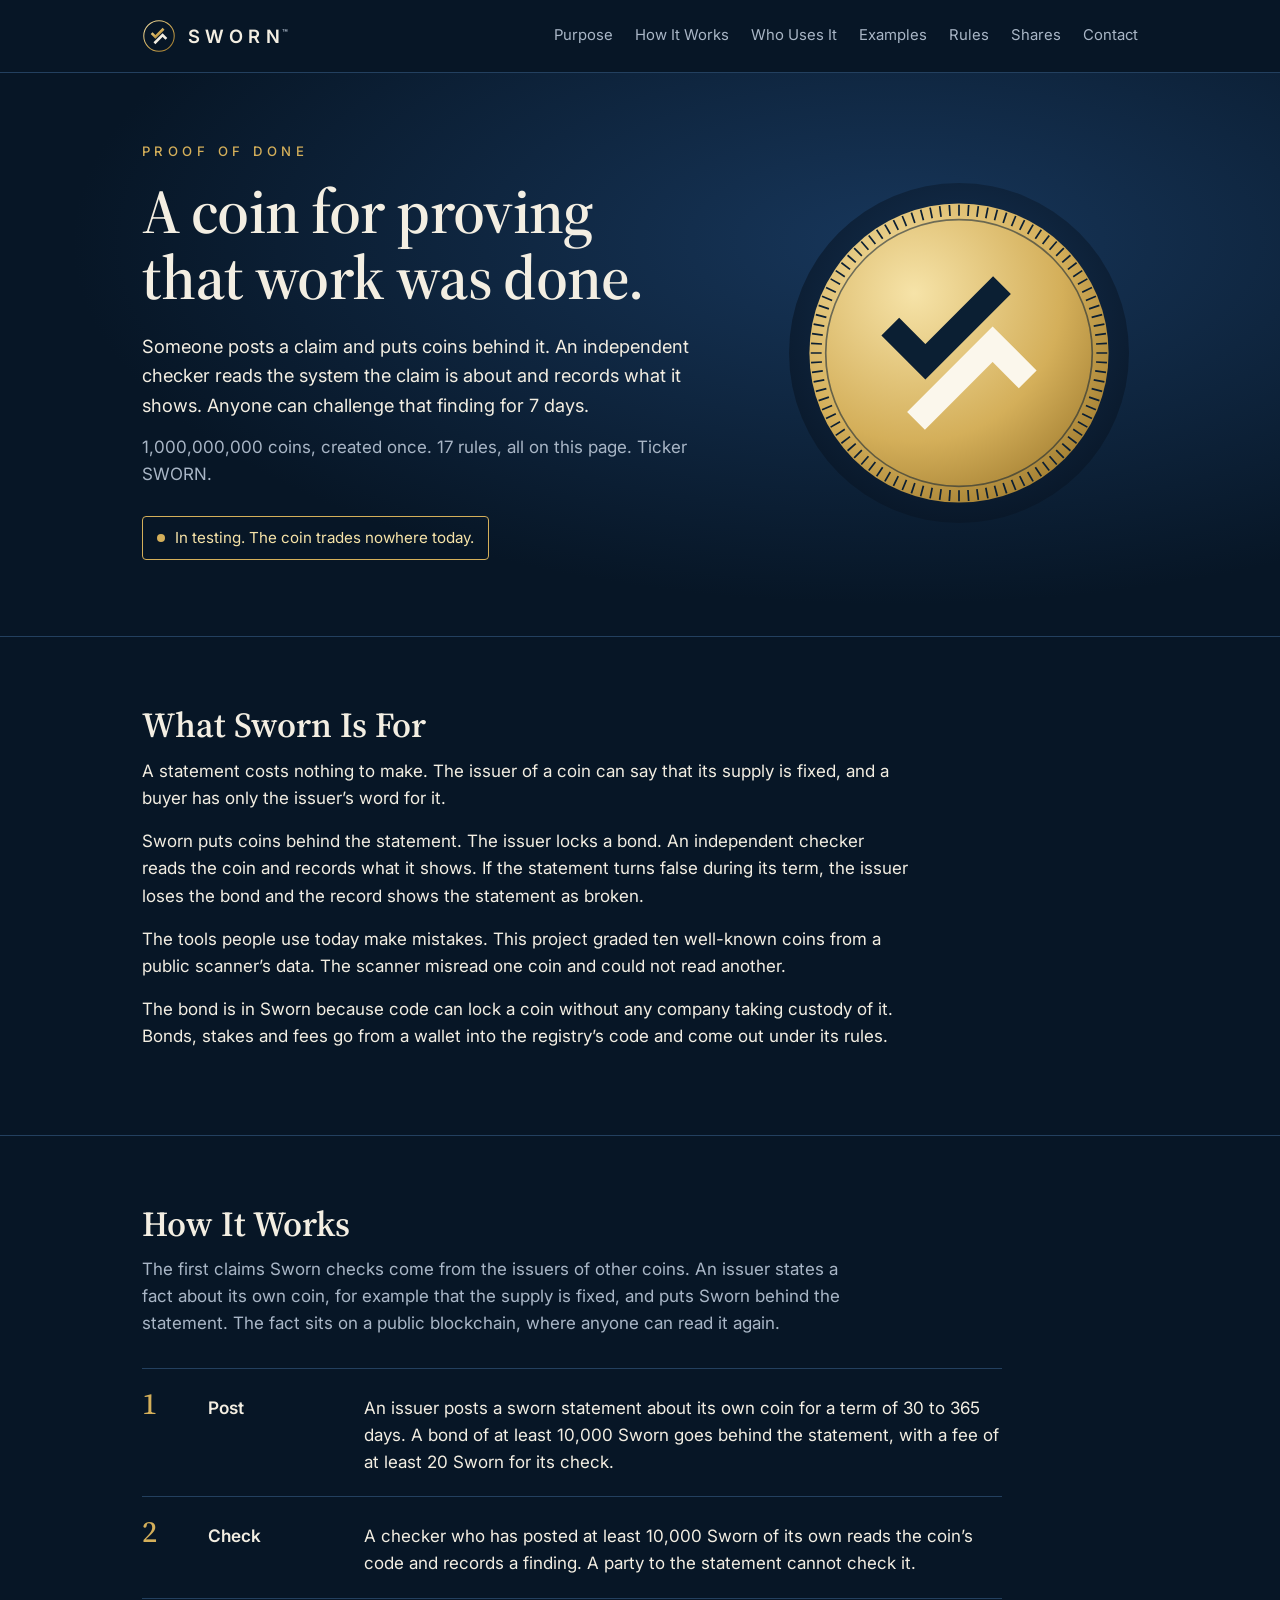
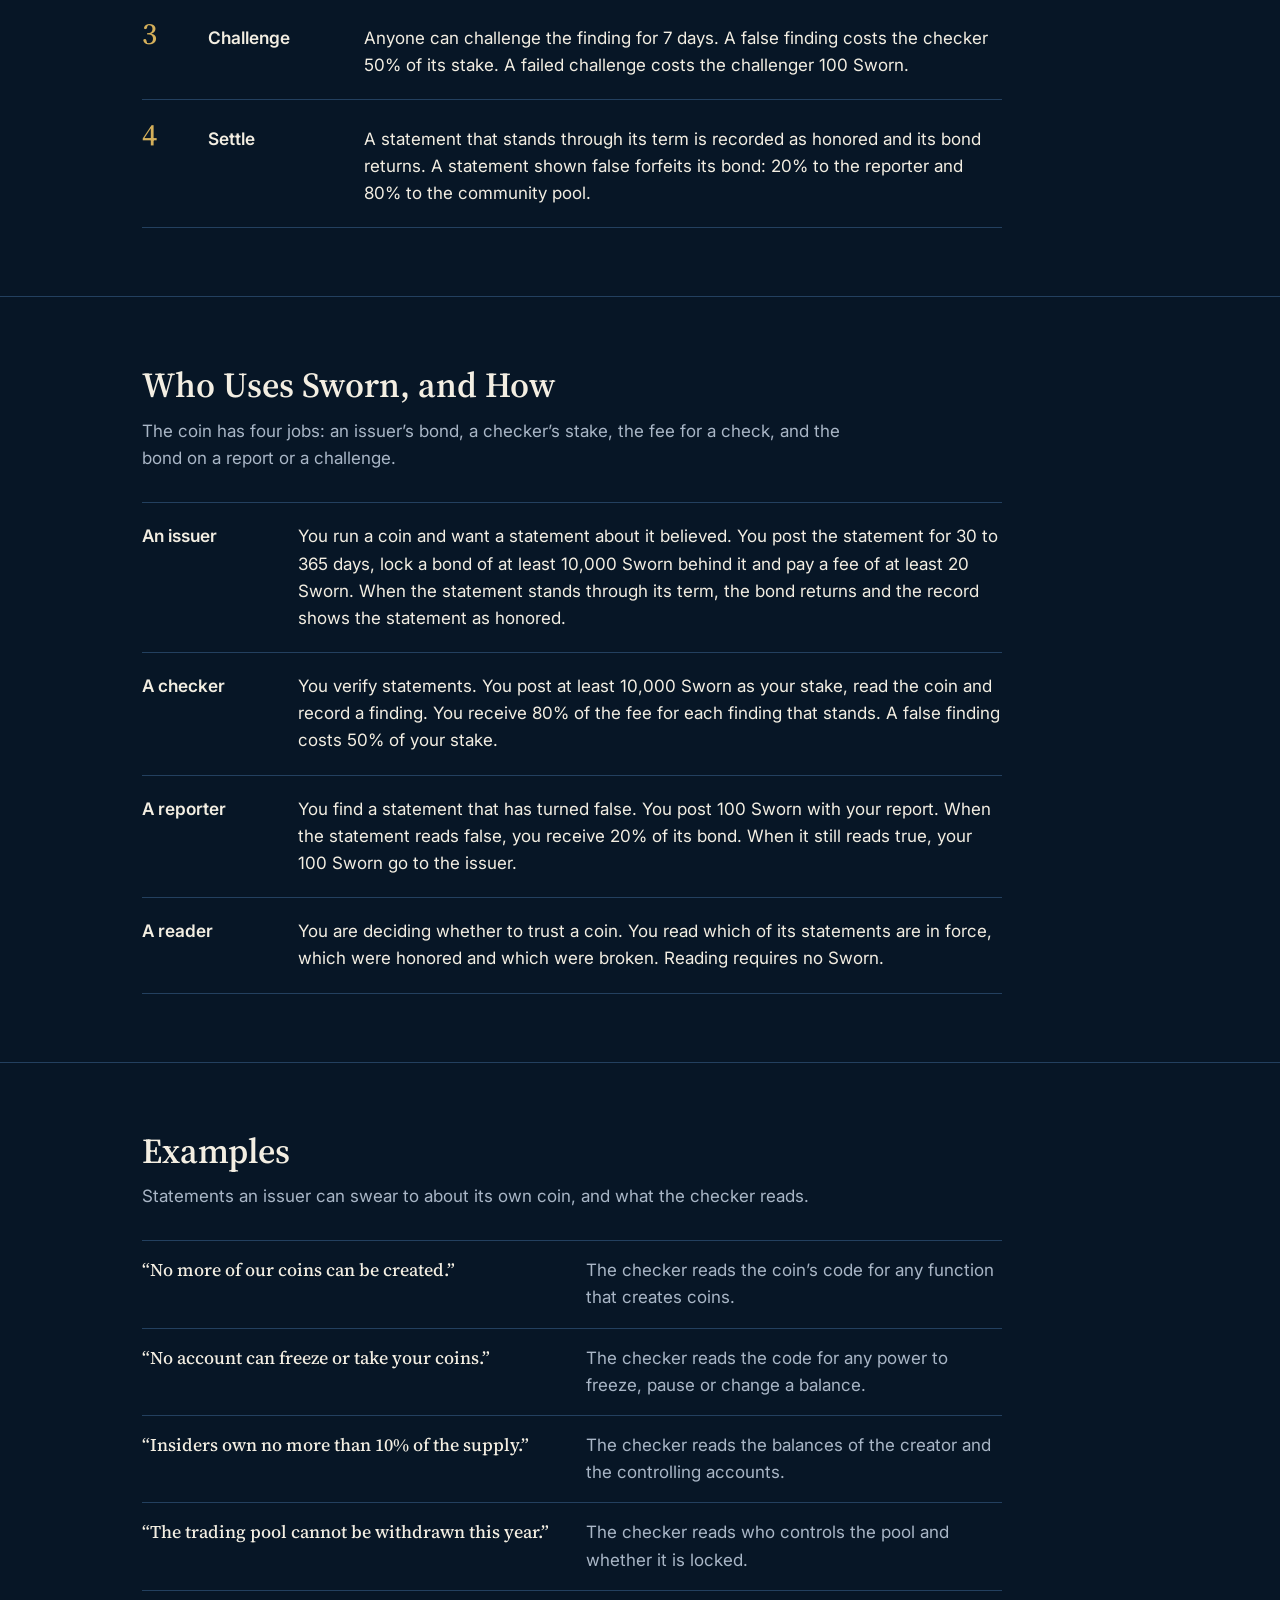
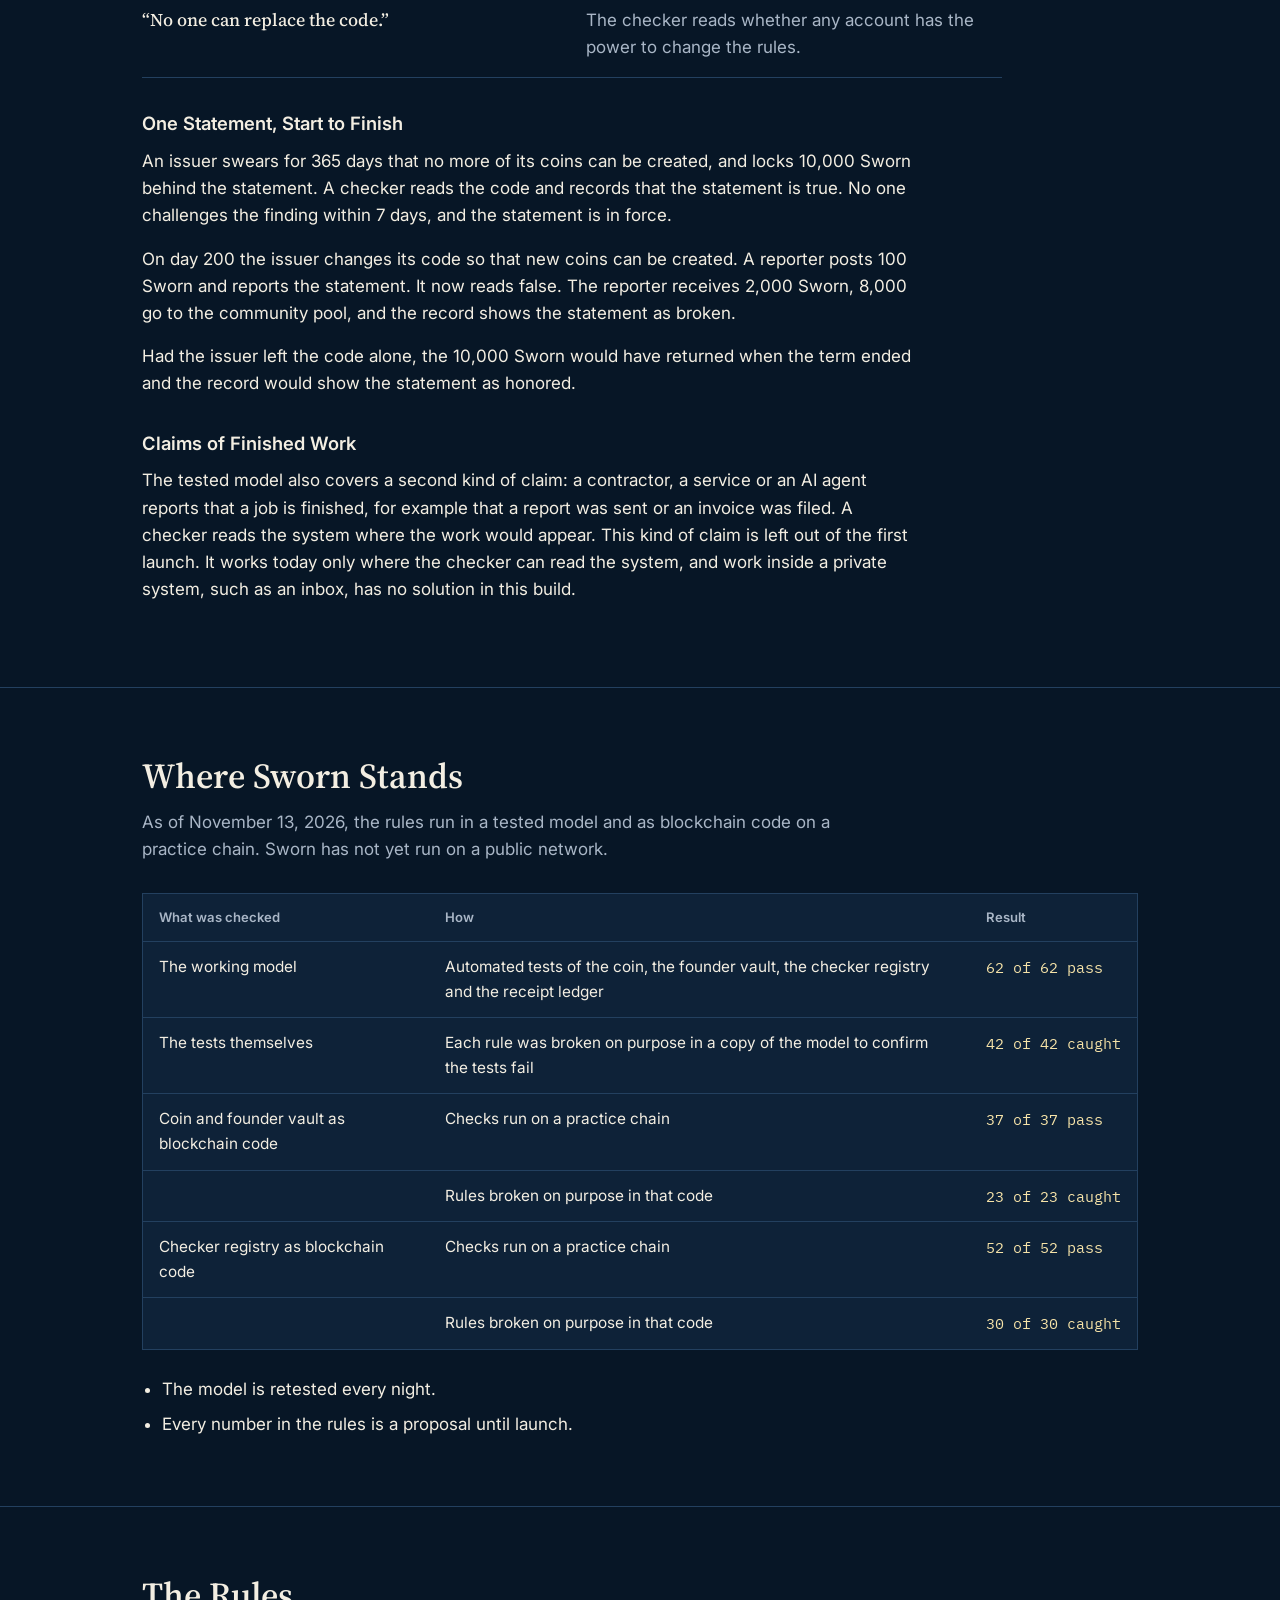
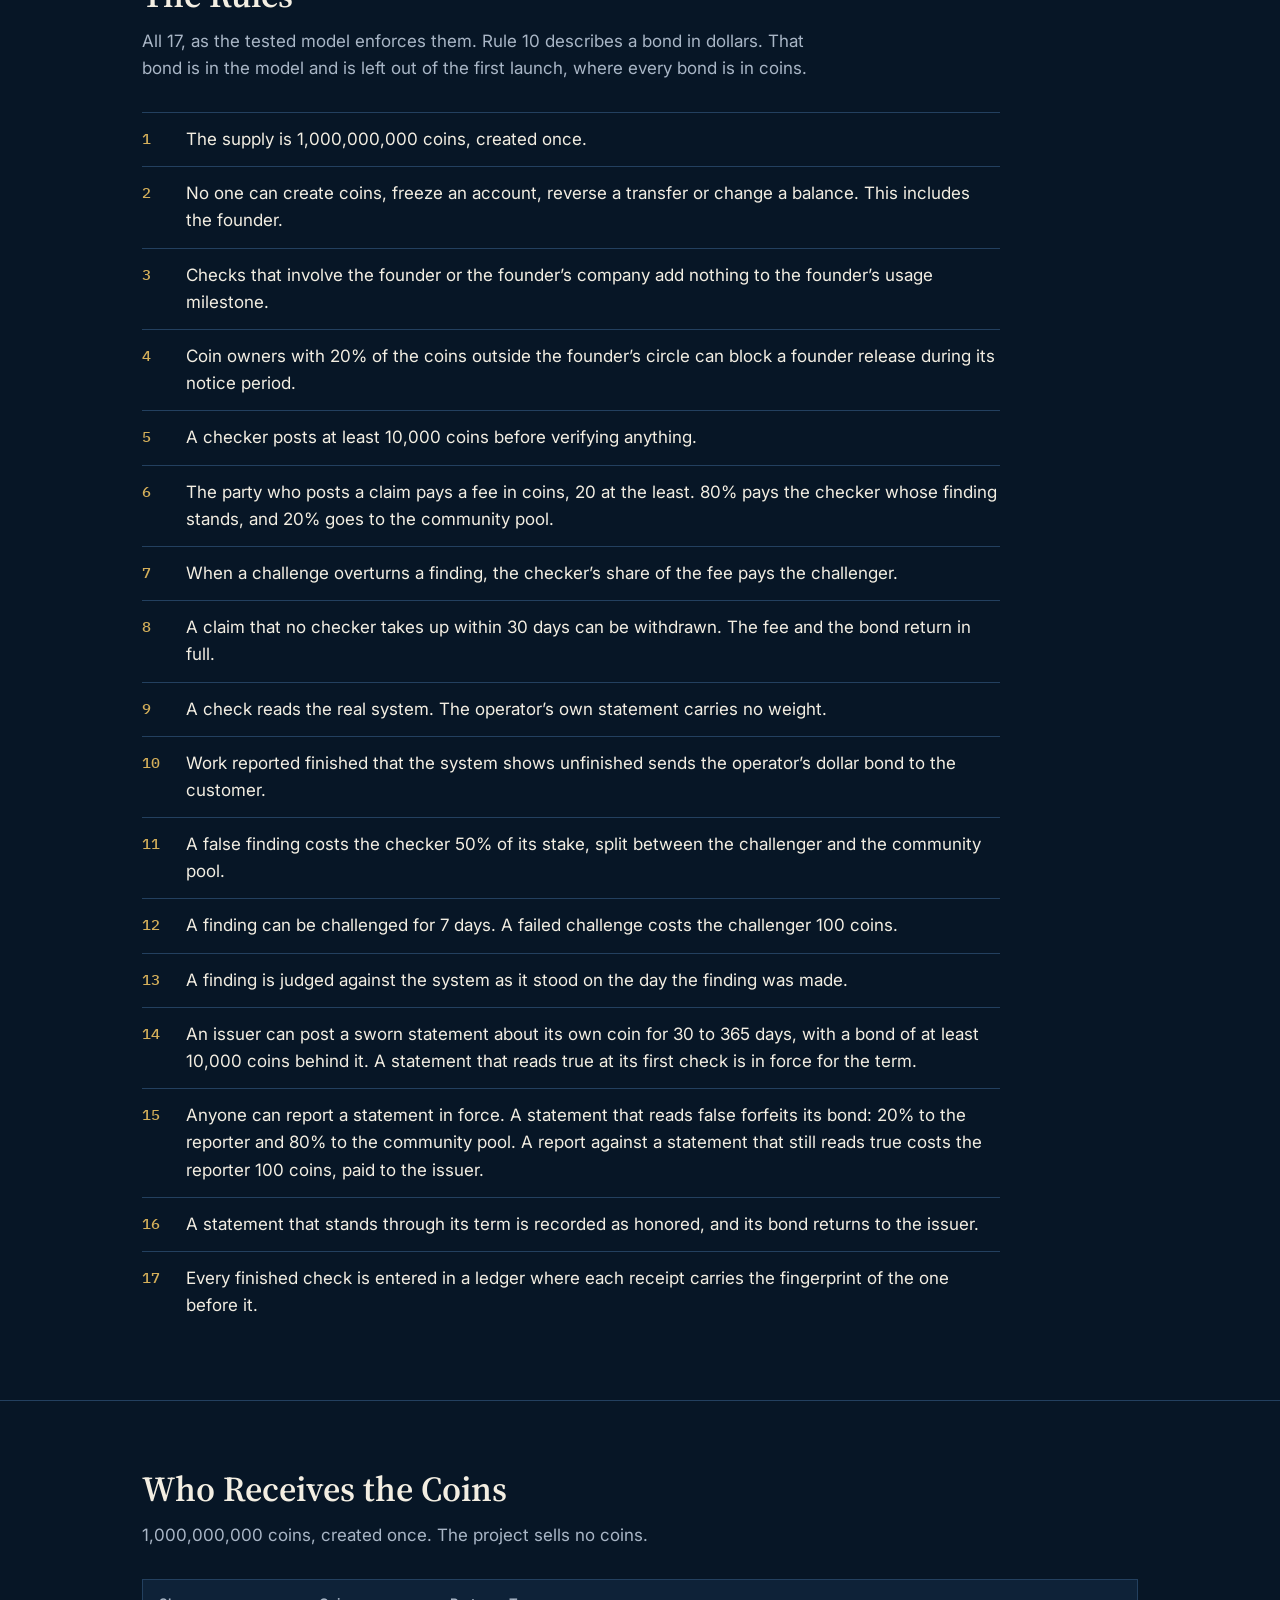
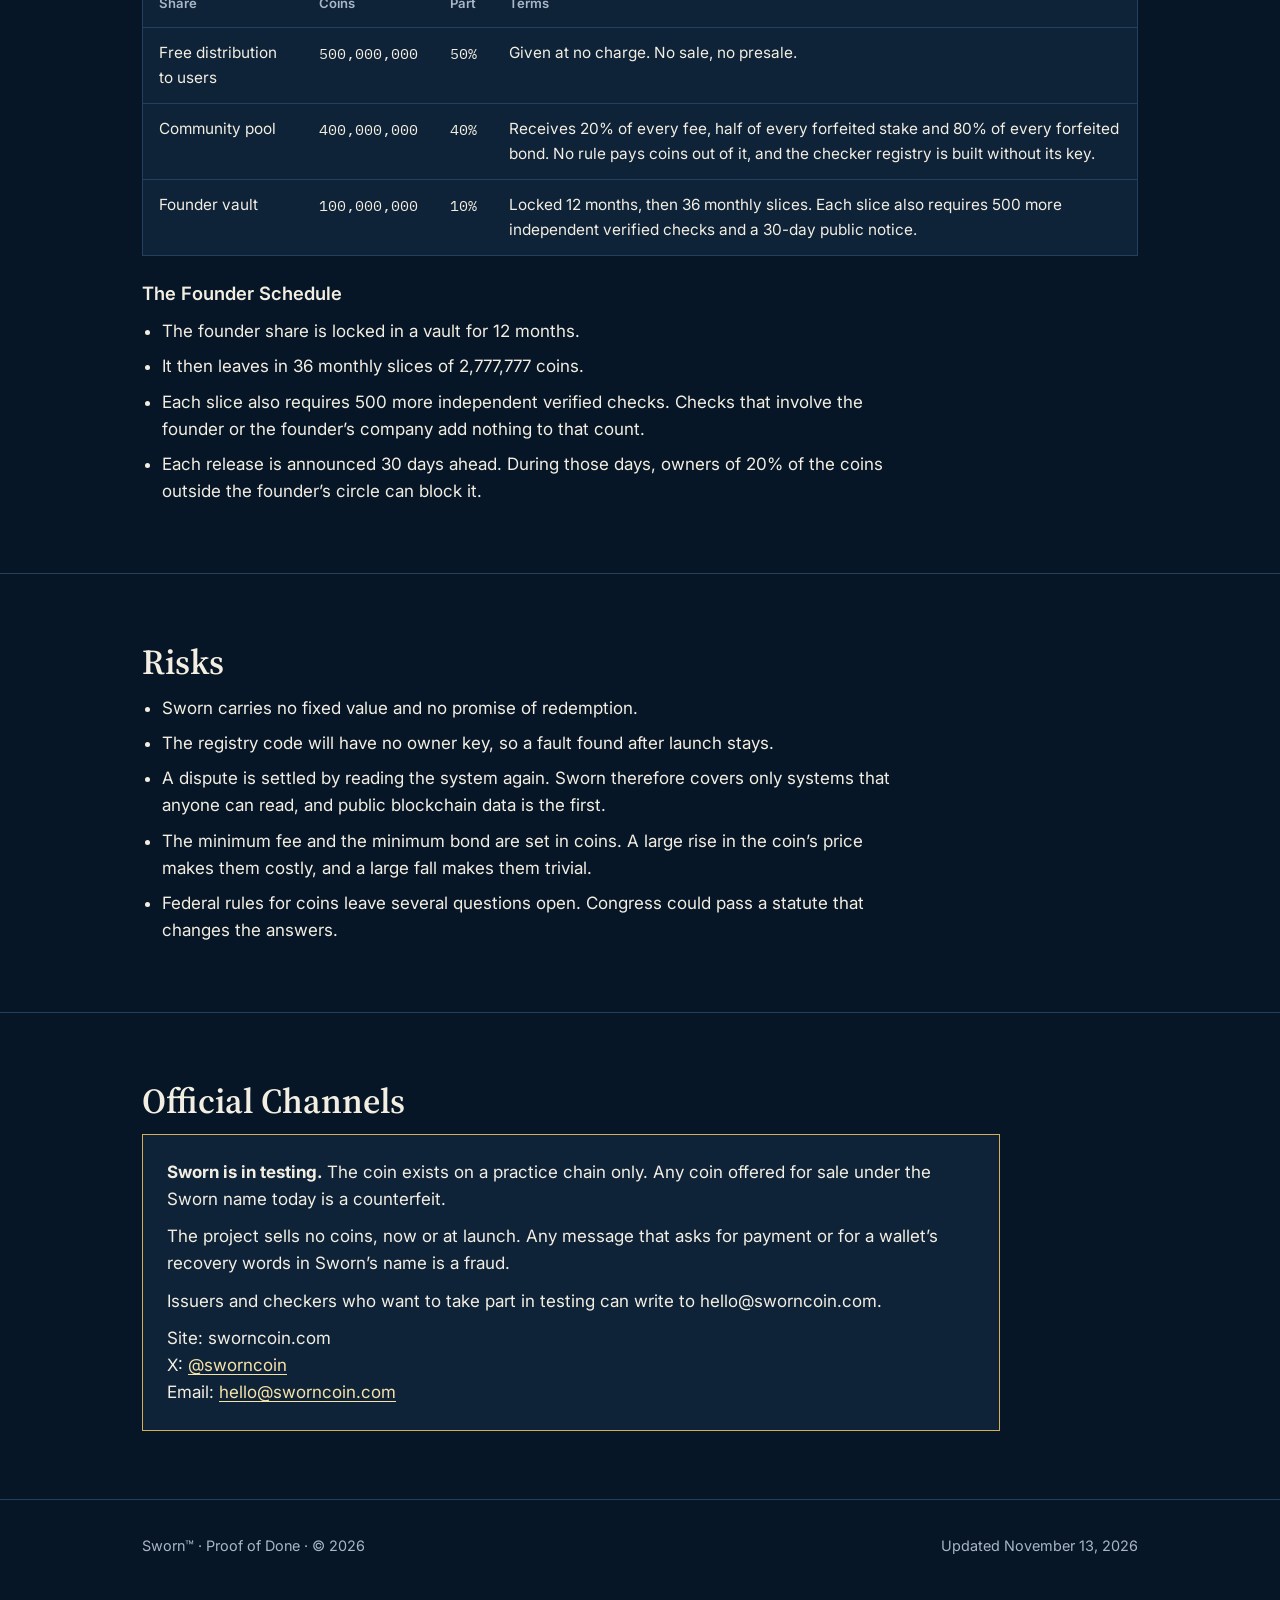
==== index.html @ 5431f6a1 "Phone layout for tables, not-found page, sitemap, example wording Co-Authored-By: Claude Fable 5.2 <" ====
<!DOCTYPE html>
<html lang="en">
<head>
<meta charset="utf-8">
<meta name="viewport" content="width=device-width, initial-scale=1">
<title>Sworn | Proof of Done</title>
<meta name="description" content="Sworn is a coin for proving that work was done. Fixed supply of 1 billion. Plain-English rules. In testing now.">
<link rel="canonical" href="https://sworncoin.com/">
<link rel="icon" type="image/svg+xml" href="/favicon.svg">
<link rel="apple-touch-icon" href="/sworn-profile-800.png">
<meta property="og:type" content="website">
<meta property="og:url" content="https://sworncoin.com/">
<meta property="og:title" content="Sworn | Proof of Done">
<meta property="og:description" content="A coin for proving that work was done. Fixed supply of 1 billion. Plain-English rules. In testing now.">
<meta property="og:image" content="https://sworncoin.com/sworn-banner-1500x500.png">
<meta property="og:image:width" content="1500">
<meta property="og:image:height" content="500">
<meta property="og:image:alt" content="The Sworn mark beside the words Sworn, Proof of Done">
<meta property="og:site_name" content="Sworn">
<meta name="twitter:card" content="summary_large_image">
<meta name="twitter:site" content="@sworncoin">
<meta name="theme-color" content="#071626">
<link rel="preconnect" href="https://fonts.googleapis.com">
<link rel="preconnect" href="https://fonts.gstatic.com" crossorigin>
<link href="https://fonts.googleapis.com/css2?family=IBM+Plex+Mono:wght@400;500&family=Inter:wght@400;500;600&family=Source+Serif+4:opsz,wght@8..60,500;8..60,600&display=swap" rel="stylesheet">
<style>
:root { color-scheme: dark; --field:#071626; --panel:#0E2238; --line:#23405F; --ink:#F3EEE2; --muted:#A9B6C6; --gold:#D4AF5A; --pale:#F6E3A8;
  --display:"Source Serif 4", Georgia, serif; --body:Inter, "Helvetica Neue", Arial, sans-serif; --mono:"IBM Plex Mono", ui-monospace, Menlo, monospace; }
* { box-sizing: border-box; }
html { -webkit-text-size-adjust: 100%; scroll-behavior: smooth; }
@media (prefers-reduced-motion: reduce) { html { scroll-behavior: auto; } }
body { margin: 0; background: var(--field); color: var(--ink); font: 17px/1.6 var(--body); }
a { color: var(--pale); text-underline-offset: 3px; }
a:focus-visible { outline: 2px solid var(--pale); outline-offset: 3px; border-radius: 2px; }
.skip { position: absolute; left: -999px; } .skip:focus { left: 12px; top: 12px; background: var(--panel); padding: 8px 12px; z-index: 5; }
.wrap { max-width: 1040px; margin: 0 auto; padding: 0 22px; }
header.top { border-bottom: 1px solid var(--line); }
header.top .wrap { display: flex; align-items: center; justify-content: space-between; gap: 16px; padding-top: 14px; padding-bottom: 14px; flex-wrap: wrap; }
.brand { display: flex; align-items: center; gap: 12px; text-decoration: none; color: var(--ink); font: 600 1.15rem/1 var(--body); letter-spacing: .28em; }
.brand sup { font-size: .5em; letter-spacing: 0; color: var(--muted); margin-left: -.3em; }
nav ul { list-style: none; display: flex; gap: 6px 22px; margin: 0; padding: 0; flex-wrap: wrap; }
nav a { color: var(--muted); text-decoration: none; font-size: .93rem; padding: 10px 0; display: inline-block; }
nav a:hover { color: var(--ink); }
.hero { background: radial-gradient(ellipse at 70% 30%, #17365A 0%, var(--field) 65%); border-bottom: 1px solid var(--line); }
.hero .wrap { display: grid; grid-template-columns: 1.25fr .75fr; gap: 40px; align-items: center; padding-top: 72px; padding-bottom: 76px; }
.eyebrow { font: 500 .82rem/1 var(--body); letter-spacing: .34em; color: var(--gold); text-transform: uppercase; margin: 0 0 20px; }
h1 { font: 600 clamp(2.3rem, 6vw, 3.9rem)/1.06 var(--display); margin: 0 0 22px; text-wrap: balance; letter-spacing: -.01em; }
.lede { font-size: 1.14rem; color: var(--ink); max-width: 56ch; margin: 0 0 14px; }
.facts { color: var(--muted); margin: 0 0 28px; max-width: 56ch; }
.status { display: inline-flex; align-items: center; gap: 10px; border: 1px solid var(--gold); color: var(--pale); padding: 9px 14px; border-radius: 4px; font-size: .95rem; }
.status::before { content: ""; width: 8px; height: 8px; border-radius: 50%; background: var(--gold); }
.hero img { width: 100%; max-width: 340px; height: auto; justify-self: center; border-radius: 50%; }
section { padding: 68px 0; border-bottom: 1px solid var(--line); }
h2 { font: 600 clamp(1.6rem, 3.6vw, 2.2rem)/1.15 var(--display); margin: 0 0 12px; text-wrap: balance; }
.sub { color: var(--muted); max-width: 64ch; margin: 0 0 30px; }
.steps { list-style: none; margin: 0; padding: 0; counter-reset: s; max-width: 860px; }
.steps li { counter-increment: s; display: grid; grid-template-columns: 3.4rem 9rem 1fr; gap: 0 12px; align-items: baseline; padding: 20px 0; border-top: 1px solid var(--line); }
.steps li:last-child { border-bottom: 1px solid var(--line); }
.steps li::before { content: counter(s); font: 500 1.9rem/1 var(--display); color: var(--gold); }
.steps h3 { font: 600 1.08rem/1.4 var(--body); margin: 0; }
.steps p { margin: 0; color: var(--ink); }
td.res { color: var(--pale); }
.h3 { font: 600 1.15rem/1.3 var(--body); margin: 0 0 12px; }
.roles li::before { content: none; } .roles li { grid-template-columns: 9rem 1fr; }
.prose { max-width: 70ch; } .prose p { margin: 0 0 16px; } .prose h3 { font: 600 1.15rem/1.3 var(--body); margin: 34px 0 12px; }
ul.ex { list-style: none; margin: 0 0 8px; padding: 0; max-width: 860px; }
ul.ex li { display: grid; grid-template-columns: 1fr 1fr; gap: 6px 28px; padding: 16px 0; border-top: 1px solid var(--line); color: var(--muted); }
ul.ex li:last-child { border-bottom: 1px solid var(--line); }
ul.ex .q { font: 500 1.12rem/1.4 var(--display); color: var(--ink); }
.tiles { display: grid; grid-template-columns: repeat(4, 1fr); gap: 14px; margin-bottom: 22px; }
.tile { background: var(--panel); border: 1px solid var(--line); padding: 18px; }
.tile .n { font: 500 1.6rem/1.2 var(--mono); color: var(--pale); font-variant-numeric: tabular-nums; display: block; margin-bottom: 6px; }
.tile .l { color: var(--muted); font-size: .92rem; }
ul.plain { margin: 0; padding-left: 1.2em; max-width: 70ch; display: flex; flex-direction: column; gap: 8px; }
ol.rules { margin: 0; padding: 0; list-style: none; counter-reset: r; max-width: 78ch; }
ol.rules li { counter-increment: r; display: grid; grid-template-columns: 2.6em 1fr; padding: 13px 0; border-top: 1px solid var(--line); }
ol.rules li::before { content: counter(r); font: 500 .95rem/1.7 var(--mono); color: var(--gold); }
.scroll { overflow-x: auto; border: 1px solid var(--line); background: var(--panel); margin-bottom: 26px; }
table { border-collapse: collapse; width: 100%; min-width: 560px; font-size: .96rem; }
th, td { text-align: left; vertical-align: top; padding: 13px 16px; border-bottom: 1px solid var(--line); }
th { color: var(--muted); font-weight: 600; font-size: .82rem; }
tr:last-child td { border-bottom: 0; }
td.num { font-family: var(--mono); white-space: nowrap; font-variant-numeric: tabular-nums; }
.notice { background: var(--panel); border: 1px solid var(--gold); padding: 24px; max-width: 78ch; }
.notice p { margin: 0 0 10px; } .notice p:last-child { margin: 0; }
footer { padding: 34px 0 48px; color: var(--muted); font-size: .9rem; }
footer .wrap { display: flex; justify-content: space-between; gap: 14px; flex-wrap: wrap; }
@media (max-width: 860px) {
  .hero .wrap { grid-template-columns: 1fr; padding-top: 44px; padding-bottom: 52px; }
  .hero img { max-width: 200px; order: -1; justify-self: start; }
  .steps li { grid-template-columns: 2.6rem 1fr; } .steps p { grid-column: 2; margin-top: 4px; }
  .roles li { grid-template-columns: 1fr; } .roles p { grid-column: 1; }
  ul.ex li { grid-template-columns: 1fr; }
  section { padding: 50px 0; }
}
@media (max-width: 640px) {
  nav ul { gap: 0 18px; }
  .scroll { overflow: visible; } table { min-width: 0; } thead { position: absolute; left: -999px; }
  tr { display: block; padding: 14px 16px; border-bottom: 1px solid var(--line); } tr:last-child { border-bottom: 0; } tr.cont { padding-top: 0; margin-top: -4px; }
  td { display: block; padding: 2px 0; border: 0; white-space: normal !important; } td:empty { display: none; }
  td:first-child { font-weight: 600; } td[data-l="Coins"]::before, td[data-l="Part"]::before { content: attr(data-l) ": "; color: var(--muted); font-family: var(--body); }
  td[data-l="How"], td[data-l="Terms"] { color: var(--muted); }
}
</style>
</head>
<body>
<a class="skip" href="#main">Go to the main text</a>
<header class="top"><div class="wrap">
  <a class="brand" href="/" aria-label="Sworn, home"><svg width="34" height="34" viewBox="0 0 1000 1000" aria-hidden="true"><defs><linearGradient id="mg" x1="0" y1="0" x2="1" y2="1"><stop offset="0" stop-color="#F6E3A8"/><stop offset=".5" stop-color="#D4AF5A"/><stop offset="1" stop-color="#9C7526"/></linearGradient></defs><circle cx="500" cy="500" r="448" fill="none" stroke="url(#mg)" stroke-width="30"/><g transform="translate(500 500) scale(.92) translate(-500 -500)"><path d="M265 410 L385 530 L647 268" fill="none" stroke="url(#mg)" stroke-width="84"/><path d="M735 590 L615 470 L353 732" fill="none" stroke="#F3EEE2" stroke-width="84"/></g></svg><span>SWORN<sup>™</sup></span></a>
  <nav aria-label="Sections"><ul>
    <li><a href="#purpose">Purpose</a></li><li><a href="#how">How It Works</a></li><li><a href="#uses">Who Uses It</a></li><li><a href="#examples">Examples</a></li><li><a href="#rules">Rules</a></li><li><a href="#shares">Shares</a></li><li><a href="#contact">Contact</a></li>
  </ul></nav>
</div></header>
<main id="main">
<div class="hero"><div class="wrap">
  <div>
    <p class="eyebrow">Proof of Done</p>
    <h1>A coin for proving that work was done.</h1>
    <p class="lede">Someone posts a claim and puts coins behind it. An independent checker reads the system the claim is about and records what it shows. Anyone can challenge that finding for 7 days.</p>
    <p class="facts">1,000,000,000 coins, created once. 17 rules, all on this page. Ticker SWORN.</p>
    <span class="status">In testing. The coin trades nowhere today.</span>
  </div>
  <img src="/sworn-coin.svg" width="340" height="340" alt="The Sworn coin: two interlocked check marks on a gold face">
</div></div>

<section id="purpose" aria-labelledby="h-purpose"><div class="wrap">
  <h2 id="h-purpose">What Sworn Is For</h2>
  <div class="prose">
    <p>A statement costs nothing to make. The issuer of a coin can say that its supply is fixed, and a buyer has only the issuer’s word for it.</p>
    <p>Sworn puts coins behind the statement. The issuer locks a bond. An independent checker reads the coin and records what it shows. If the statement turns false during its term, the issuer loses the bond and the record shows the statement as broken.</p>
    <p>The tools people use today make mistakes. This project graded ten well-known coins from a public scanner’s data. The scanner misread one coin and could not read another.</p>
    <p>The bond is in Sworn because code can lock a coin without any company taking custody of it. Bonds, stakes and fees go from a wallet into the registry’s code and come out under its rules.</p>
  </div>
</div></section>

<section id="how" aria-labelledby="h-how"><div class="wrap">
  <h2 id="h-how">How It Works</h2>
  <p class="sub">The first claims Sworn checks come from the issuers of other coins. An issuer states a fact about its own coin, for example that the supply is fixed, and puts Sworn behind the statement. The fact sits on a public blockchain, where anyone can read it again.</p>
  <ol class="steps"><li><h3>Post</h3><p>An issuer posts a sworn statement about its own coin for a term of 30 to 365 days. A bond of at least 10,000 Sworn goes behind the statement, with a fee of at least 20 Sworn for its check.</p></li><li><h3>Check</h3><p>A checker who has posted at least 10,000 Sworn of its own reads the coin’s code and records a finding. A party to the statement cannot check it.</p></li><li><h3>Challenge</h3><p>Anyone can challenge the finding for 7 days. A false finding costs the checker 50% of its stake. A failed challenge costs the challenger 100 Sworn.</p></li><li><h3>Settle</h3><p>A statement that stands through its term is recorded as honored and its bond returns. A statement shown false forfeits its bond: 20% to the reporter and 80% to the community pool.</p></li></ol>
</div></section>

<section id="uses" aria-labelledby="h-uses"><div class="wrap">
  <h2 id="h-uses">Who Uses Sworn, and How</h2>
  <p class="sub">The coin has four jobs: an issuer’s bond, a checker’s stake, the fee for a check, and the bond on a report or a challenge.</p>
  <ul class="steps roles"><li><h3>An issuer</h3><p>You run a coin and want a statement about it believed. You post the statement for 30 to 365 days, lock a bond of at least 10,000 Sworn behind it and pay a fee of at least 20 Sworn. When the statement stands through its term, the bond returns and the record shows the statement as honored.</p></li><li><h3>A checker</h3><p>You verify statements. You post at least 10,000 Sworn as your stake, read the coin and record a finding. You receive 80% of the fee for each finding that stands. A false finding costs 50% of your stake.</p></li><li><h3>A reporter</h3><p>You find a statement that has turned false. You post 100 Sworn with your report. When the statement reads false, you receive 20% of its bond. When it still reads true, your 100 Sworn go to the issuer.</p></li><li><h3>A reader</h3><p>You are deciding whether to trust a coin. You read which of its statements are in force, which were honored and which were broken. Reading requires no Sworn.</p></li></ul>
</div></section>

<section id="examples" aria-labelledby="h-examples"><div class="wrap">
  <h2 id="h-examples">Examples</h2>
  <p class="sub">Statements an issuer can swear to about its own coin, and what the checker reads.</p>
  <ul class="ex"><li><span class="q">“No more of our coins can be created.”</span><span>The checker reads the coin’s code for any function that creates coins.</span></li><li><span class="q">“No account can freeze or take your coins.”</span><span>The checker reads the code for any power to freeze, pause or change a balance.</span></li><li><span class="q">“Insiders own no more than 10% of the supply.”</span><span>The checker reads the balances of the creator and the controlling accounts.</span></li><li><span class="q">“The trading pool cannot be withdrawn this year.”</span><span>The checker reads who controls the pool and whether it is locked.</span></li><li><span class="q">“No one can replace the code.”</span><span>The checker reads whether any account has the power to change the rules.</span></li></ul>
  <div class="prose">
    <h3>One Statement, Start to Finish</h3>
    <p>An issuer swears for 365 days that no more of its coins can be created, and locks 10,000 Sworn behind the statement. A checker reads the code and records that the statement is true. No one challenges the finding within 7 days, and the statement is in force.</p>
    <p>On day 200 the issuer changes its code so that new coins can be created. A reporter posts 100 Sworn and reports the statement. It now reads false. The reporter receives 2,000 Sworn, 8,000 go to the community pool, and the record shows the statement as broken.</p>
    <p>Had the issuer left the code alone, the 10,000 Sworn would have returned when the term ended and the record would show the statement as honored.</p>
    <h3>Claims of Finished Work</h3>
    <p>The tested model also covers a second kind of claim: a contractor, a service or an AI agent reports that a job is finished, for example that a report was sent or an invoice was filed. A checker reads the system where the work would appear. This kind of claim is left out of the first launch. It works today only where the checker can read the system, and work inside a private system, such as an inbox, has no solution in this build.</p>
  </div>
</div></section>

<section id="standing" aria-labelledby="h-standing"><div class="wrap">
  <h2 id="h-standing">Where Sworn Stands</h2>
  <p class="sub">As of November 13, 2026, the rules run in a tested model and as blockchain code on a practice chain. Sworn has not yet run on a public network.</p>
  <div class="scroll"><table><thead><tr><th scope="col">What was checked</th><th scope="col">How</th><th scope="col">Result</th></tr></thead><tbody>
  <tr><td data-l="Checked">The working model</td><td data-l="How">Automated tests of the coin, the founder vault, the checker registry and the receipt ledger</td><td class="num res" data-l="Result">62 of 62 pass</td></tr><tr><td data-l="Checked">The tests themselves</td><td data-l="How">Each rule was broken on purpose in a copy of the model to confirm the tests fail</td><td class="num res" data-l="Result">42 of 42 caught</td></tr><tr><td data-l="Checked">Coin and founder vault as blockchain code</td><td data-l="How">Checks run on a practice chain</td><td class="num res" data-l="Result">37 of 37 pass</td></tr><tr class="cont"><td data-l="Checked"></td><td data-l="How">Rules broken on purpose in that code</td><td class="num res" data-l="Result">23 of 23 caught</td></tr><tr><td data-l="Checked">Checker registry as blockchain code</td><td data-l="How">Checks run on a practice chain</td><td class="num res" data-l="Result">52 of 52 pass</td></tr><tr class="cont"><td data-l="Checked"></td><td data-l="How">Rules broken on purpose in that code</td><td class="num res" data-l="Result">30 of 30 caught</td></tr>
  </tbody></table></div>
  <ul class="plain">
    <li>The model is retested every night.</li>
    <li>Every number in the rules is a proposal until launch.</li>
  </ul>
</div></section>

<section id="rules" aria-labelledby="h-rules"><div class="wrap">
  <h2 id="h-rules">The Rules</h2>
  <p class="sub">All 17, as the tested model enforces them. Rule 10 describes a bond in dollars. That bond is in the model and is left out of the first launch, where every bond is in coins.</p>
  <ol class="rules"><li><span>The supply is 1,000,000,000 coins, created once.</span></li><li><span>No one can create coins, freeze an account, reverse a transfer or change a balance. This includes the founder.</span></li><li><span>Checks that involve the founder or the founder’s company add nothing to the founder’s usage milestone.</span></li><li><span>Coin owners with 20% of the coins outside the founder’s circle can block a founder release during its notice period.</span></li><li><span>A checker posts at least 10,000 coins before verifying anything.</span></li><li><span>The party who posts a claim pays a fee in coins, 20 at the least. 80% pays the checker whose finding stands, and 20% goes to the community pool.</span></li><li><span>When a challenge overturns a finding, the checker’s share of the fee pays the challenger.</span></li><li><span>A claim that no checker takes up within 30 days can be withdrawn. The fee and the bond return in full.</span></li><li><span>A check reads the real system. The operator’s own statement carries no weight.</span></li><li><span>Work reported finished that the system shows unfinished sends the operator’s dollar bond to the customer.</span></li><li><span>A false finding costs the checker 50% of its stake, split between the challenger and the community pool.</span></li><li><span>A finding can be challenged for 7 days. A failed challenge costs the challenger 100 coins.</span></li><li><span>A finding is judged against the system as it stood on the day the finding was made.</span></li><li><span>An issuer can post a sworn statement about its own coin for 30 to 365 days, with a bond of at least 10,000 coins behind it. A statement that reads true at its first check is in force for the term.</span></li><li><span>Anyone can report a statement in force. A statement that reads false forfeits its bond: 20% to the reporter and 80% to the community pool. A report against a statement that still reads true costs the reporter 100 coins, paid to the issuer.</span></li><li><span>A statement that stands through its term is recorded as honored, and its bond returns to the issuer.</span></li><li><span>Every finished check is entered in a ledger where each receipt carries the fingerprint of the one before it.</span></li></ol>
</div></section>

<section id="shares" aria-labelledby="h-shares"><div class="wrap">
  <h2 id="h-shares">Who Receives the Coins</h2>
  <p class="sub">1,000,000,000 coins, created once. The project sells no coins.</p>
  <div class="scroll"><table><thead><tr><th scope="col">Share</th><th scope="col">Coins</th><th scope="col">Part</th><th scope="col">Terms</th></tr></thead><tbody>
  <tr><td data-l="Share">Free distribution to users</td><td class="num" data-l="Coins">500,000,000</td><td class="num" data-l="Part">50%</td><td data-l="Terms">Given at no charge. No sale, no presale.</td></tr><tr><td data-l="Share">Community pool</td><td class="num" data-l="Coins">400,000,000</td><td class="num" data-l="Part">40%</td><td data-l="Terms">Receives 20% of every fee, half of every forfeited stake and 80% of every forfeited bond. No rule pays coins out of it, and the checker registry is built without its key.</td></tr><tr><td data-l="Share">Founder vault</td><td class="num" data-l="Coins">100,000,000</td><td class="num" data-l="Part">10%</td><td data-l="Terms">Locked 12 months, then 36 monthly slices. Each slice also requires 500 more independent verified checks and a 30-day public notice.</td></tr>
  </tbody></table></div>
  <h3 class="h3">The Founder Schedule</h3>
  <ul class="plain">
    <li>The founder share is locked in a vault for 12 months.</li>
    <li>It then leaves in 36 monthly slices of 2,777,777 coins.</li>
    <li>Each slice also requires 500 more independent verified checks. Checks that involve the founder or the founder’s company add nothing to that count.</li>
    <li>Each release is announced 30 days ahead. During those days, owners of 20% of the coins outside the founder’s circle can block it.</li>
  </ul>
</div></section>

<section id="risks" aria-labelledby="h-risks"><div class="wrap">
  <h2 id="h-risks">Risks</h2>
  <ul class="plain">
    <li>Sworn carries no fixed value and no promise of redemption.</li>
    <li>The registry code will have no owner key, so a fault found after launch stays.</li>
    <li>A dispute is settled by reading the system again. Sworn therefore covers only systems that anyone can read, and public blockchain data is the first.</li>
    <li>The minimum fee and the minimum bond are set in coins. A large rise in the coin’s price makes them costly, and a large fall makes them trivial.</li>
    <li>Federal rules for coins leave several questions open. Congress could pass a statute that changes the answers.</li>
  </ul>
</div></section>

<section id="contact" aria-labelledby="h-contact"><div class="wrap">
  <h2 id="h-contact">Official Channels</h2>
  <div class="notice">
    <p><strong>Sworn is in testing.</strong> The coin exists on a practice chain only. Any coin offered for sale under the Sworn name today is a counterfeit.</p>
    <p>The project sells no coins, now or at launch. Any message that asks for payment or for a wallet’s recovery words in Sworn’s name is a fraud.</p>
    <p>Issuers and checkers who want to take part in testing can write to hello@sworncoin.com.</p>
    <p>Site: sworncoin.com<br>X: <a href="https://x.com/sworncoin" rel="noopener">@sworncoin</a><br>Email: <a href="mailto:hello@sworncoin.com">hello@sworncoin.com</a></p>
  </div>
</div></section>
</main>
<footer><div class="wrap"><span>Sworn™ · Proof of Done · © 2026</span><span>Updated November 13, 2026</span></div></footer>
</body>
</html>
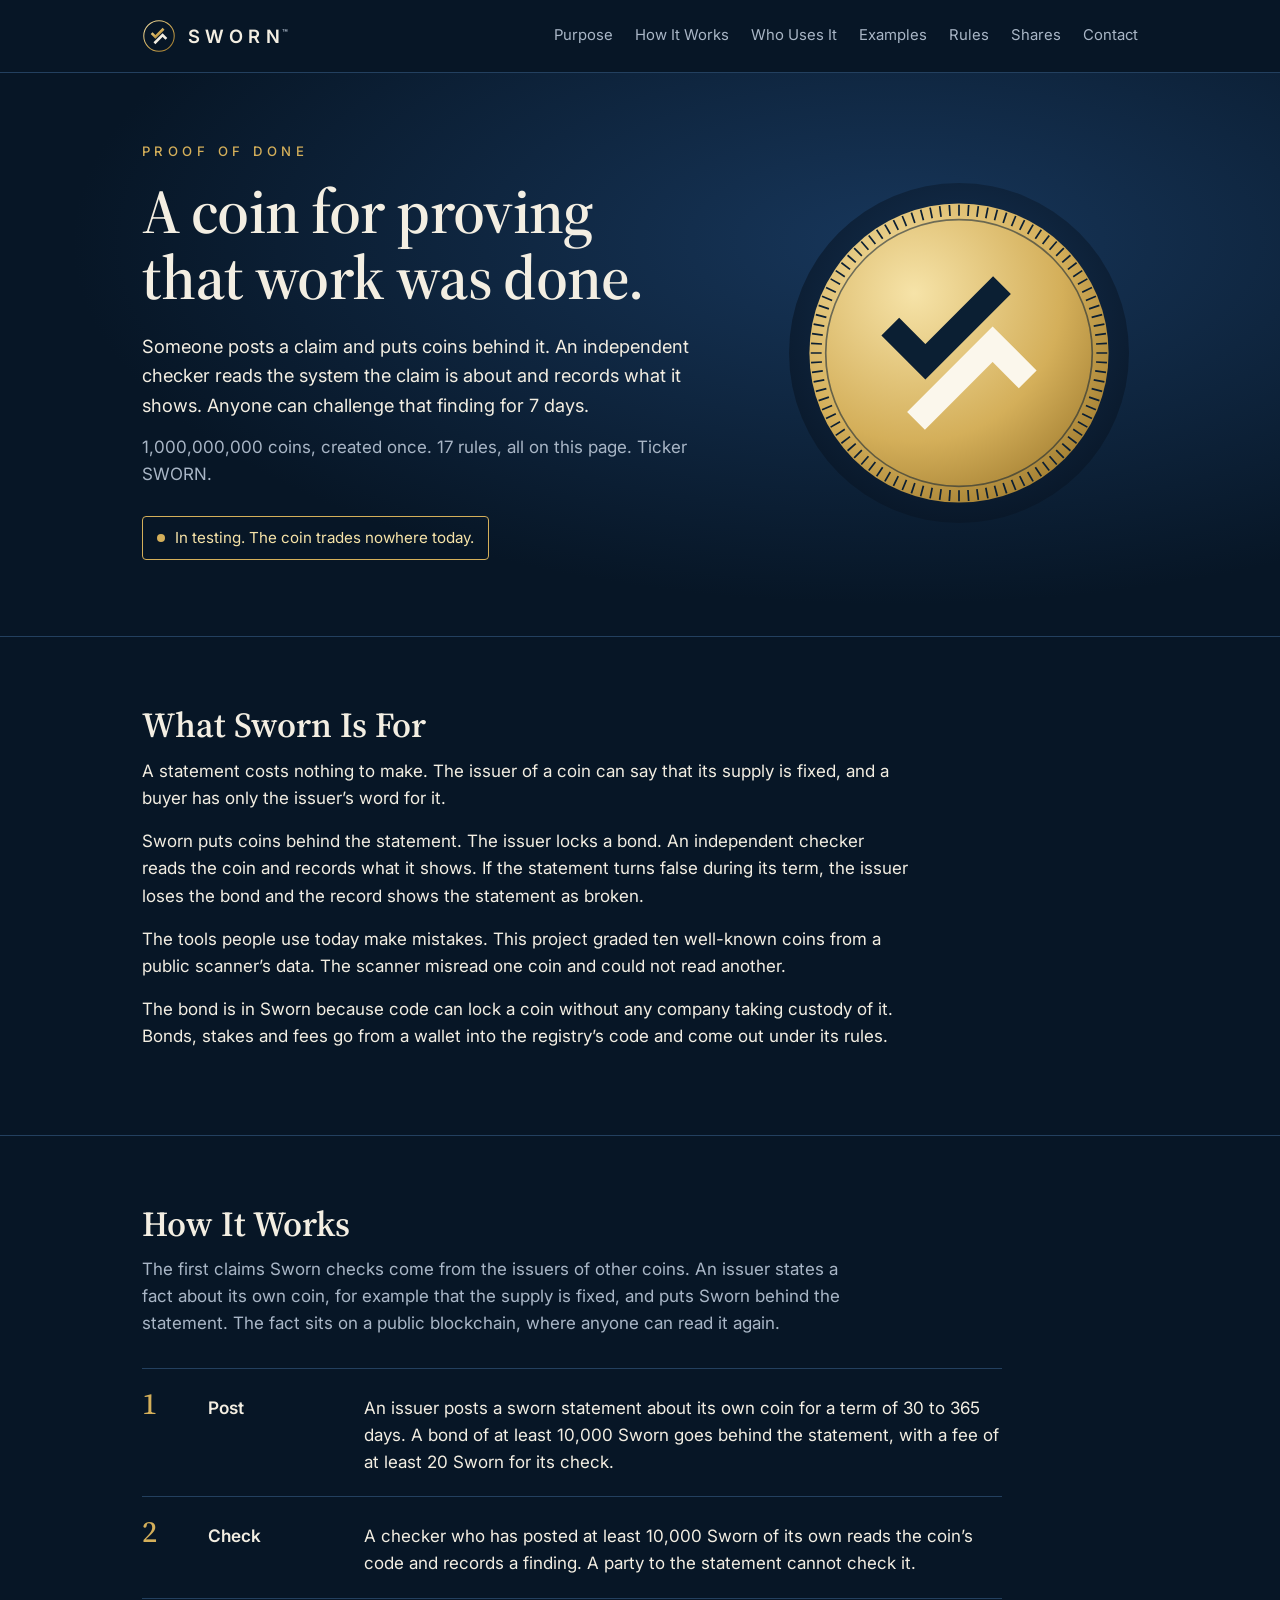
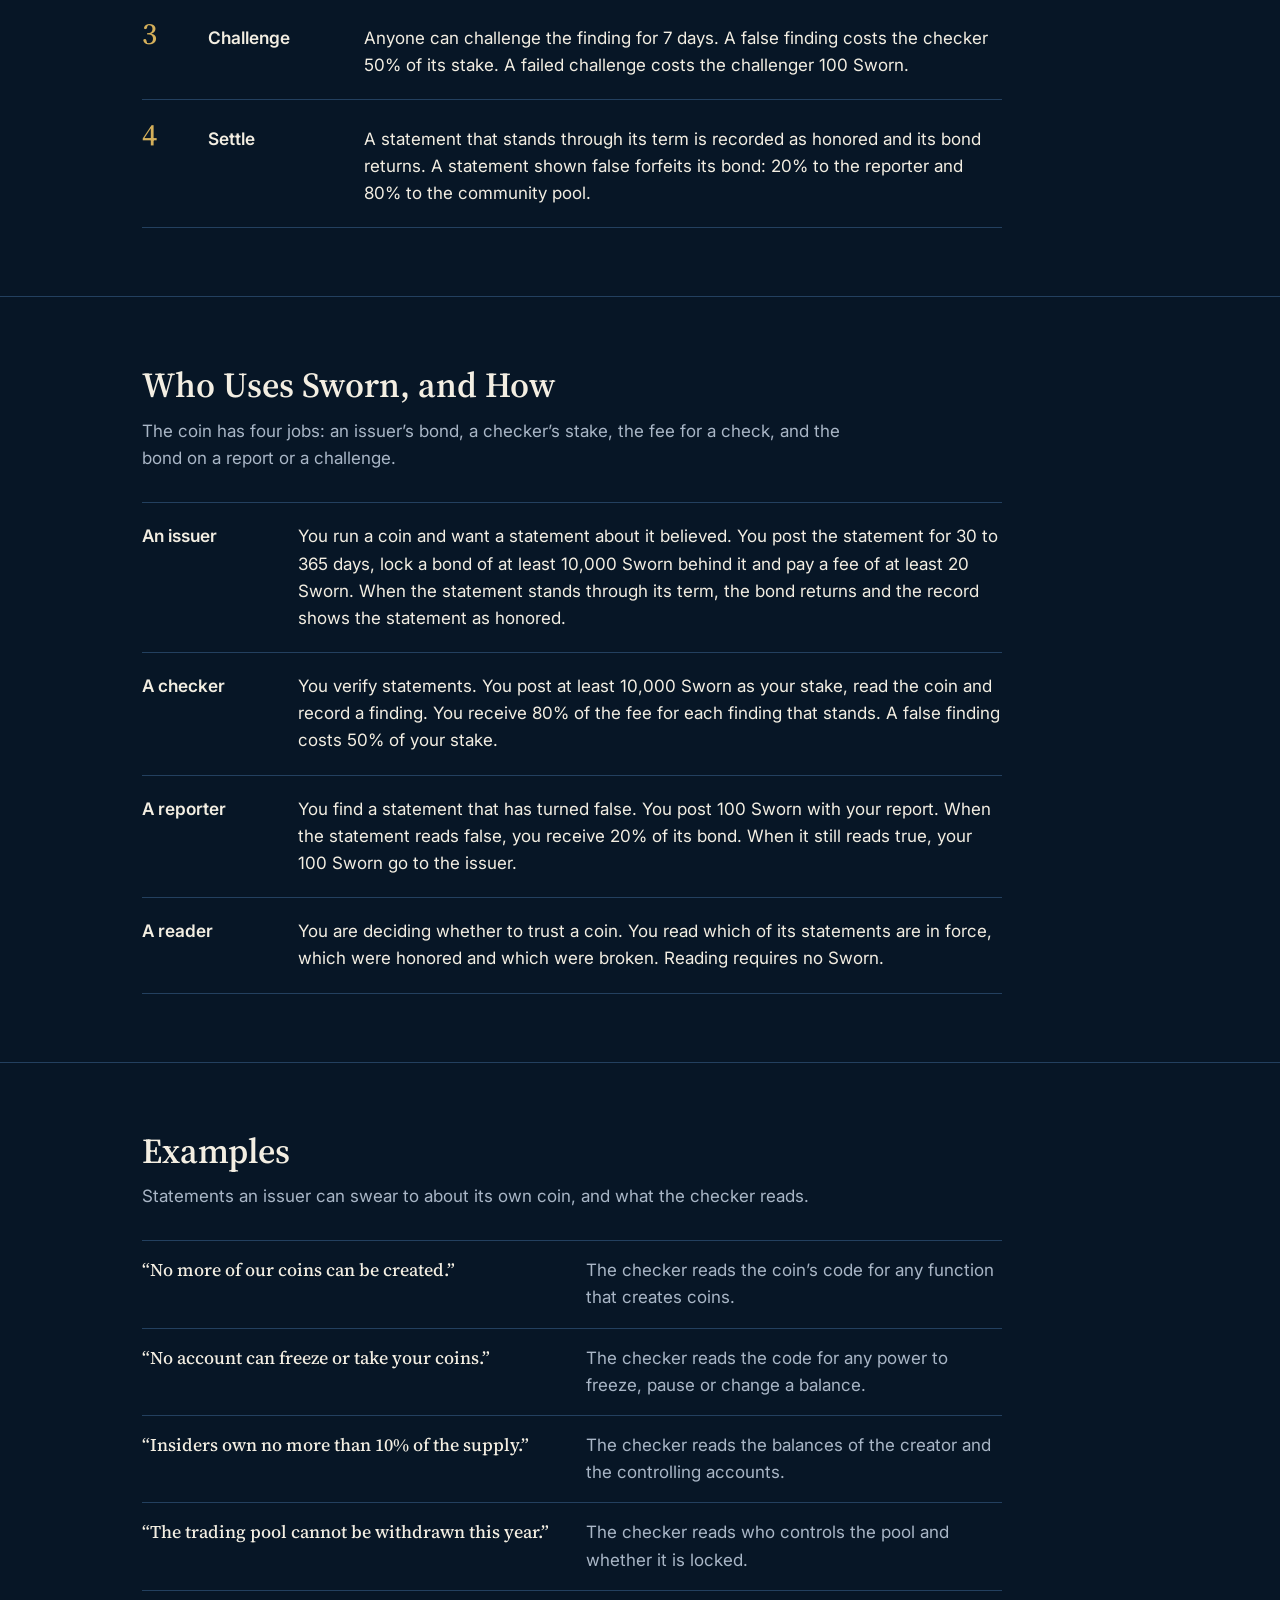
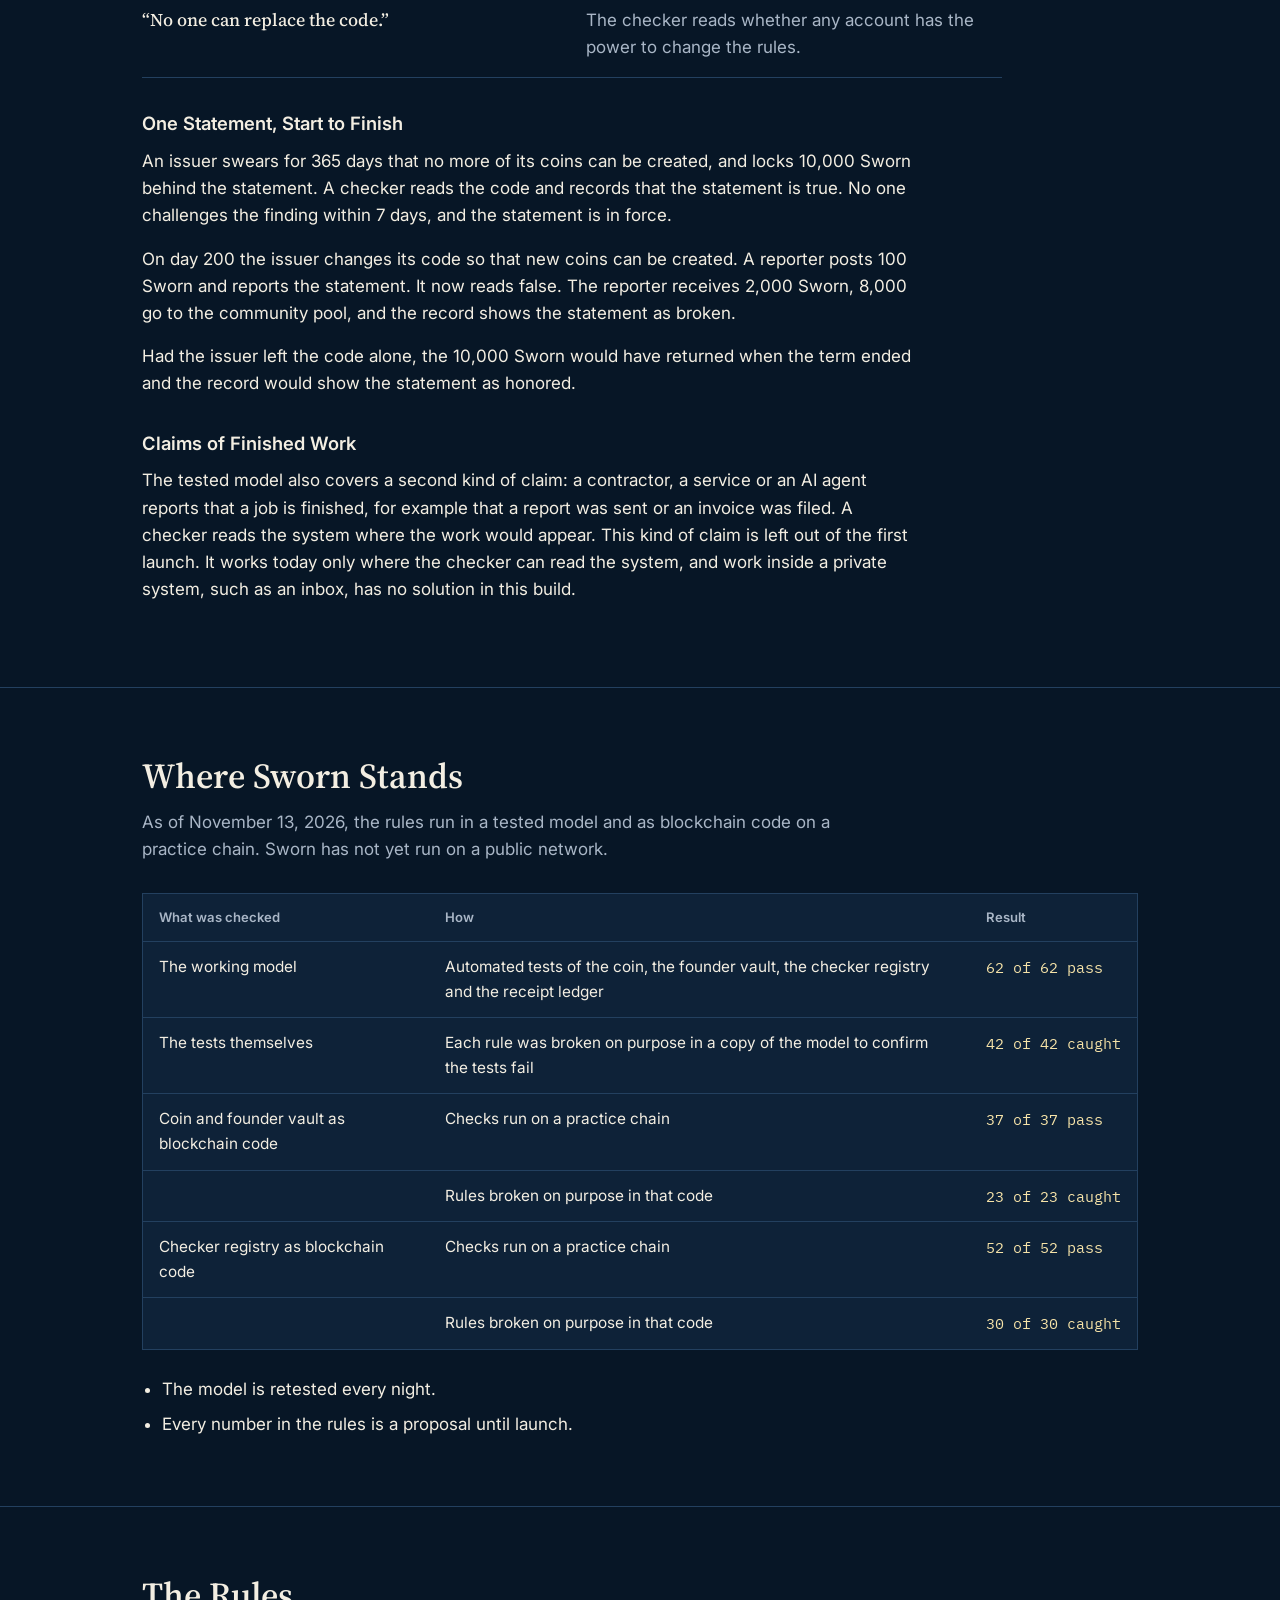
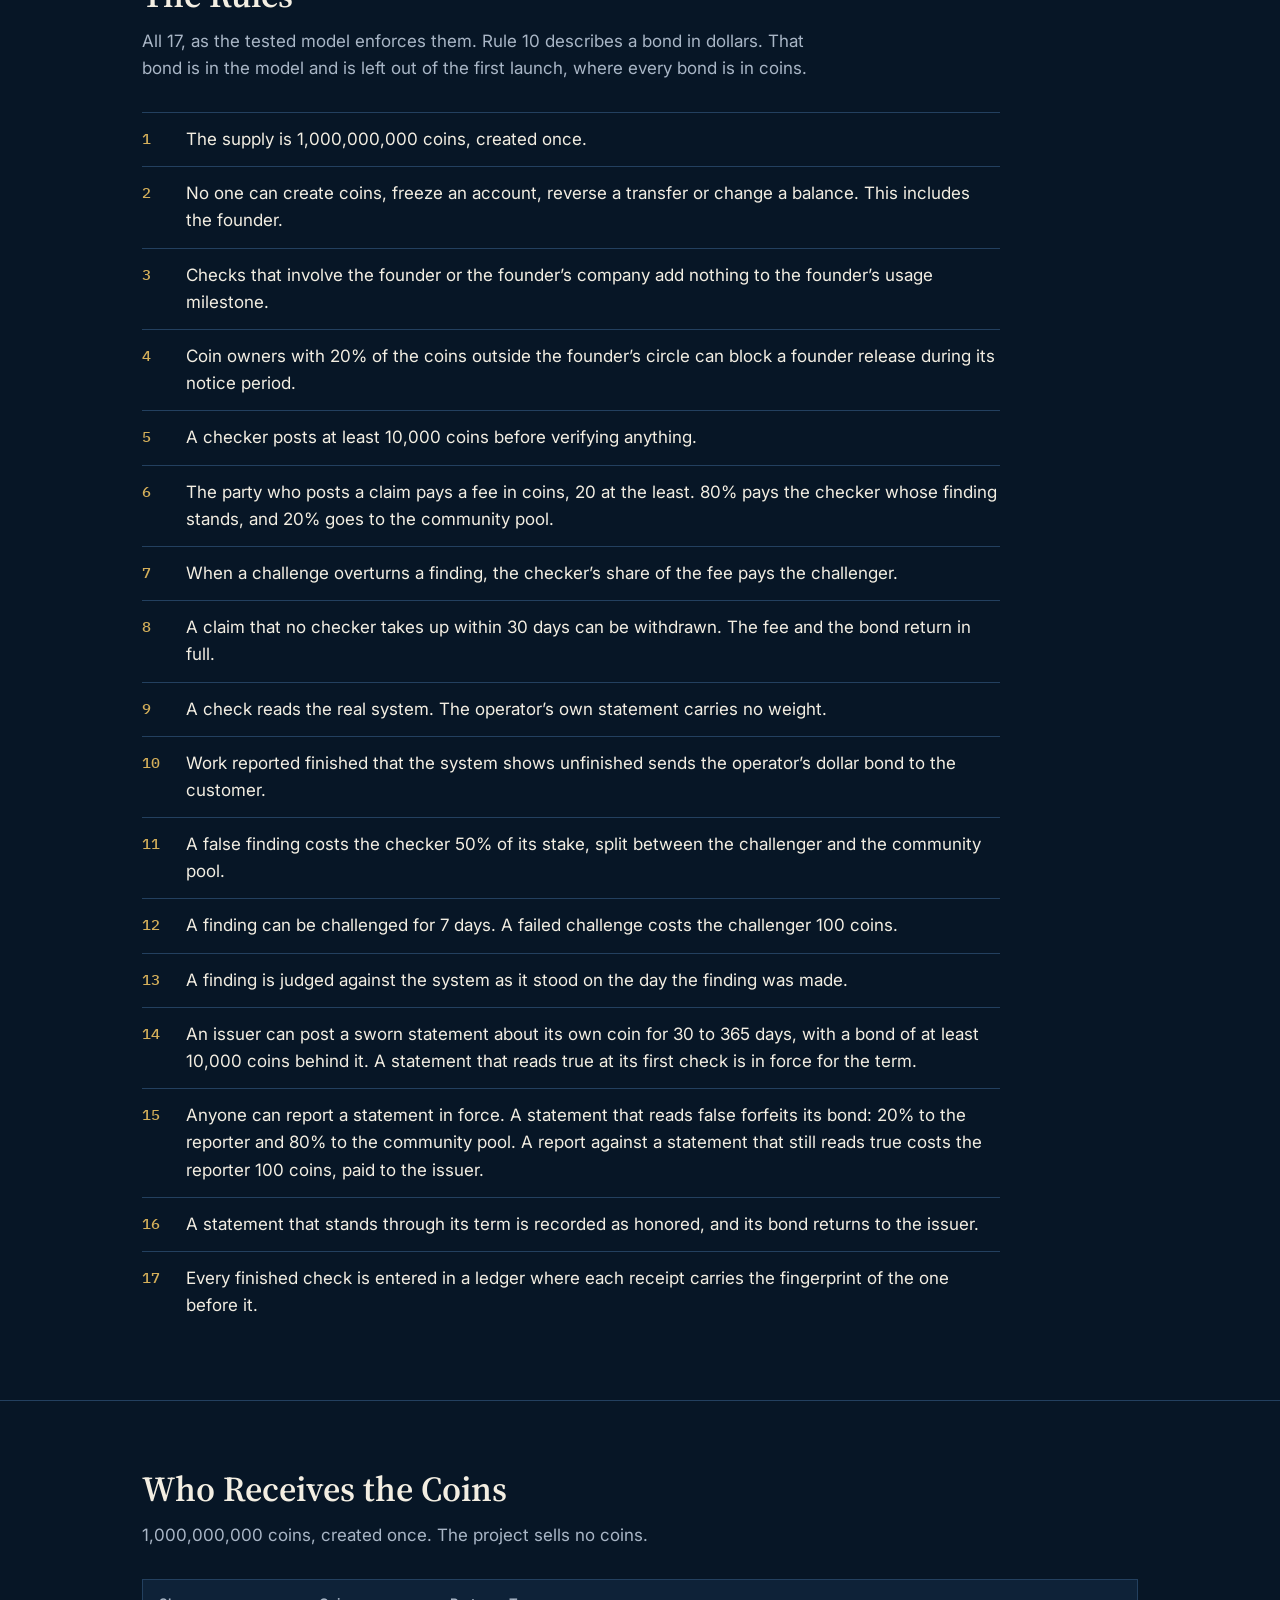
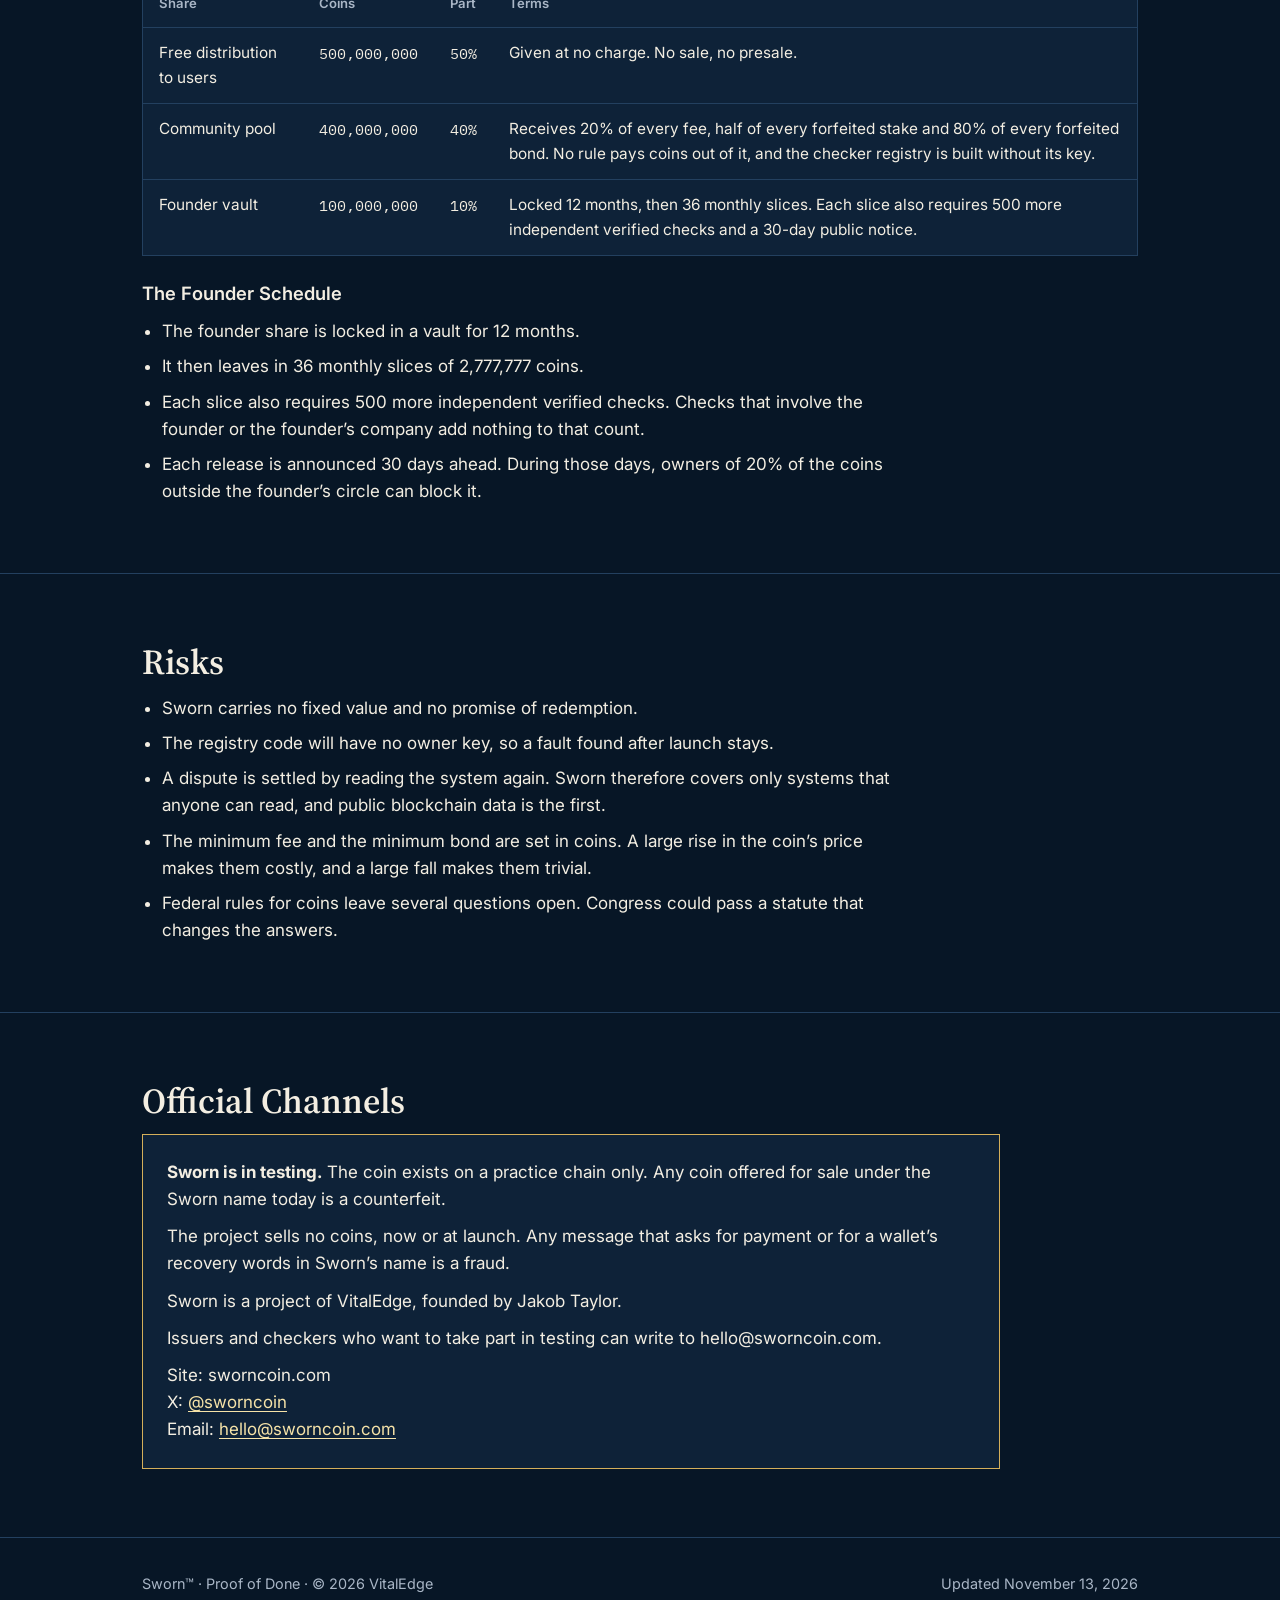
==== commit 6cf1d6e9: "Name the company and the founder Co-Authored-By: Claude Fable 5.2 <noreply@anthropic.com> Claude-Ses" ====
--- a/index.html
+++ b/index.html
@@ -208,11 +208,12 @@
   <div class="notice">
     <p><strong>Sworn is in testing.</strong> The coin exists on a practice chain only. Any coin offered for sale under the Sworn name today is a counterfeit.</p>
     <p>The project sells no coins, now or at launch. Any message that asks for payment or for a wallet’s recovery words in Sworn’s name is a fraud.</p>
+    <p>Sworn is a project of VitalEdge, founded by Jakob Taylor.</p>
     <p>Issuers and checkers who want to take part in testing can write to hello@sworncoin.com.</p>
     <p>Site: sworncoin.com<br>X: <a href="https://x.com/sworncoin" rel="noopener">@sworncoin</a><br>Email: <a href="mailto:hello@sworncoin.com">hello@sworncoin.com</a></p>
   </div>
 </div></section>
 </main>
-<footer><div class="wrap"><span>Sworn™ · Proof of Done · © 2026</span><span>Updated November 13, 2026</span></div></footer>
+<footer><div class="wrap"><span>Sworn™ · Proof of Done · © 2026 VitalEdge</span><span>Updated November 13, 2026</span></div></footer>
 </body>
 </html>
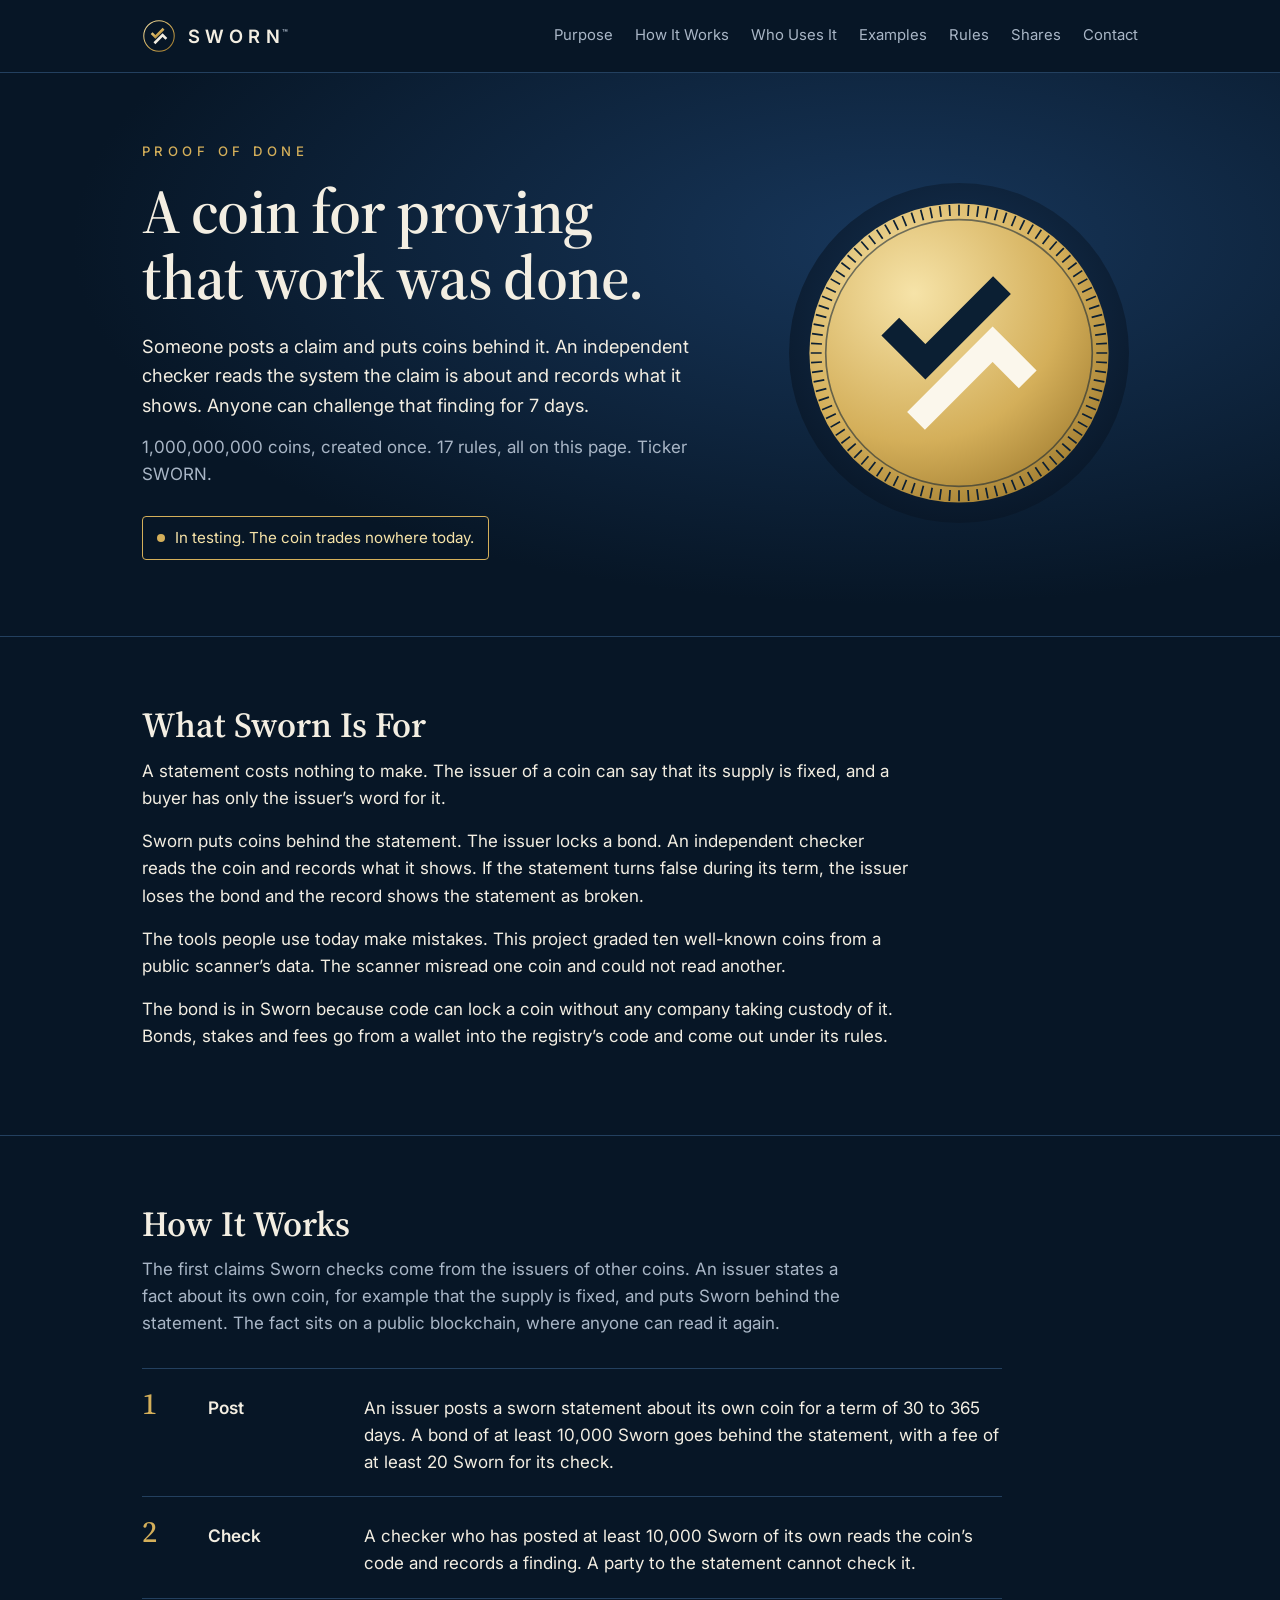
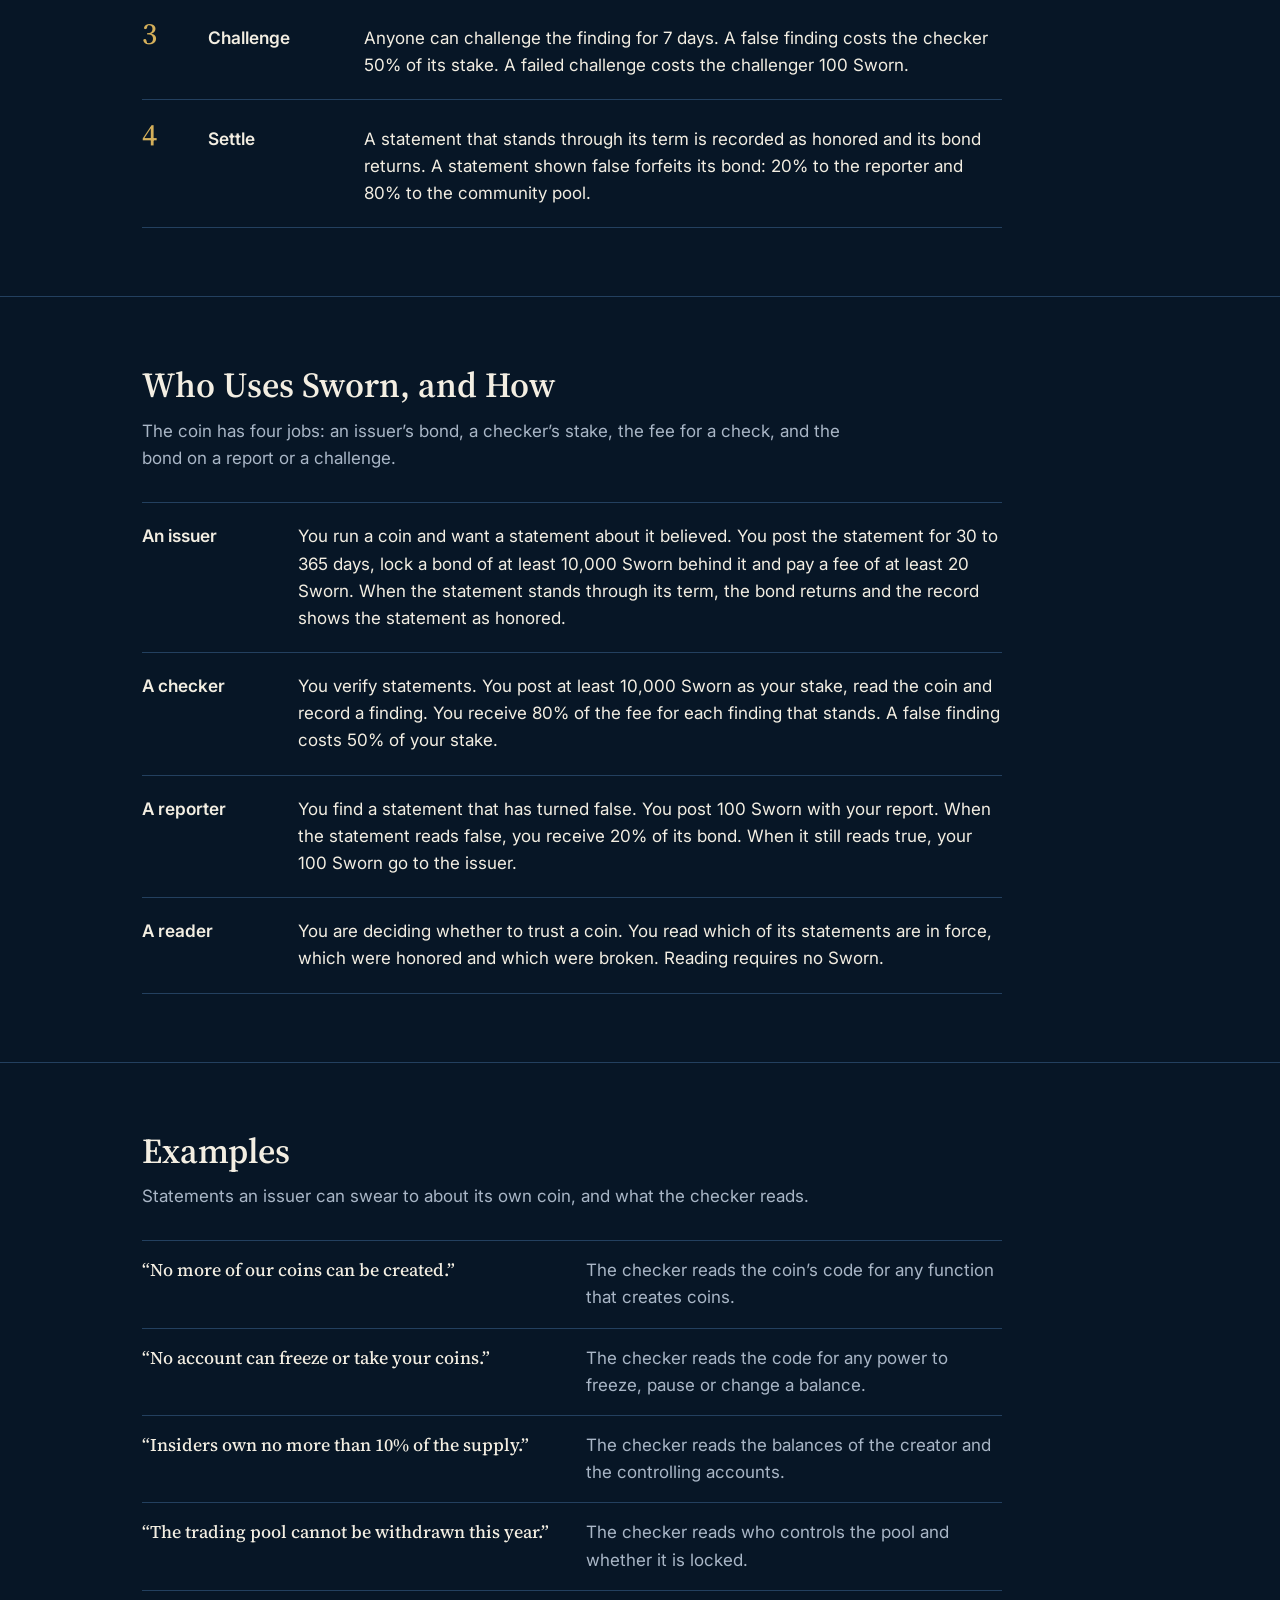
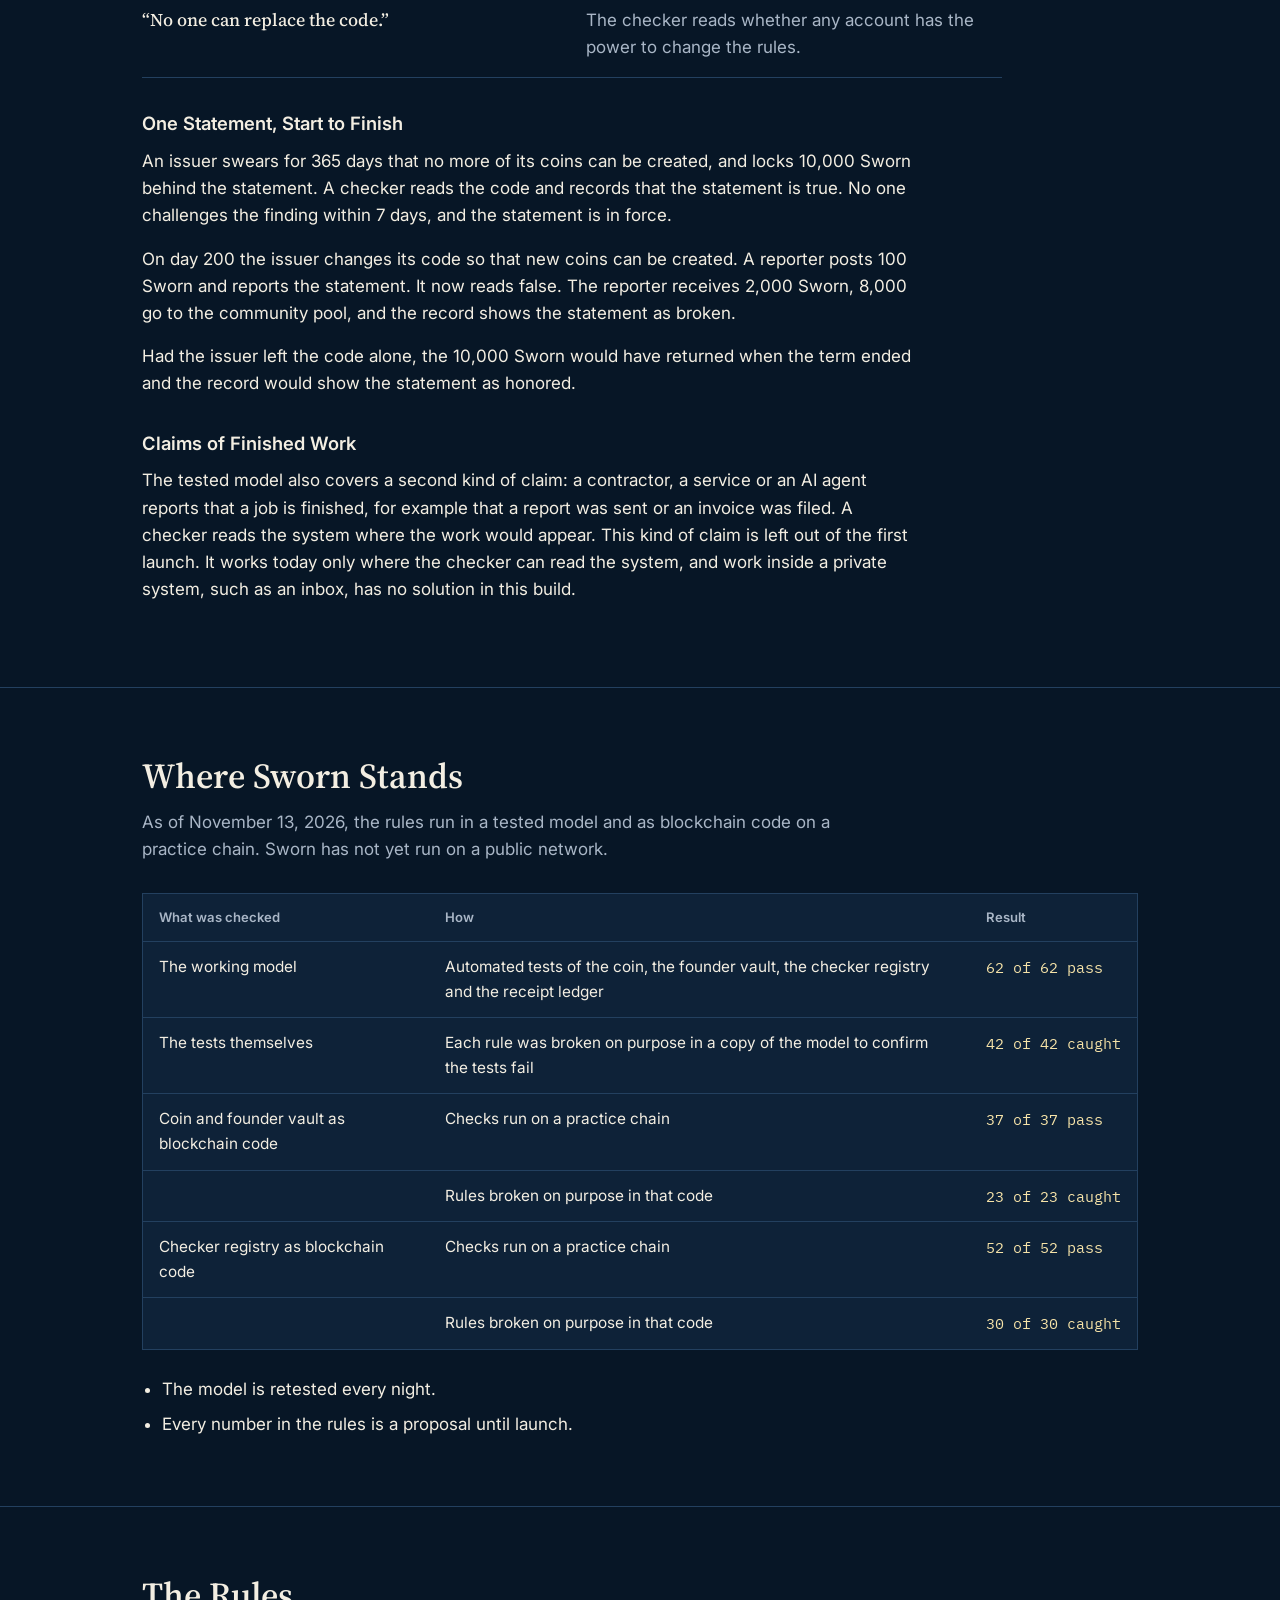
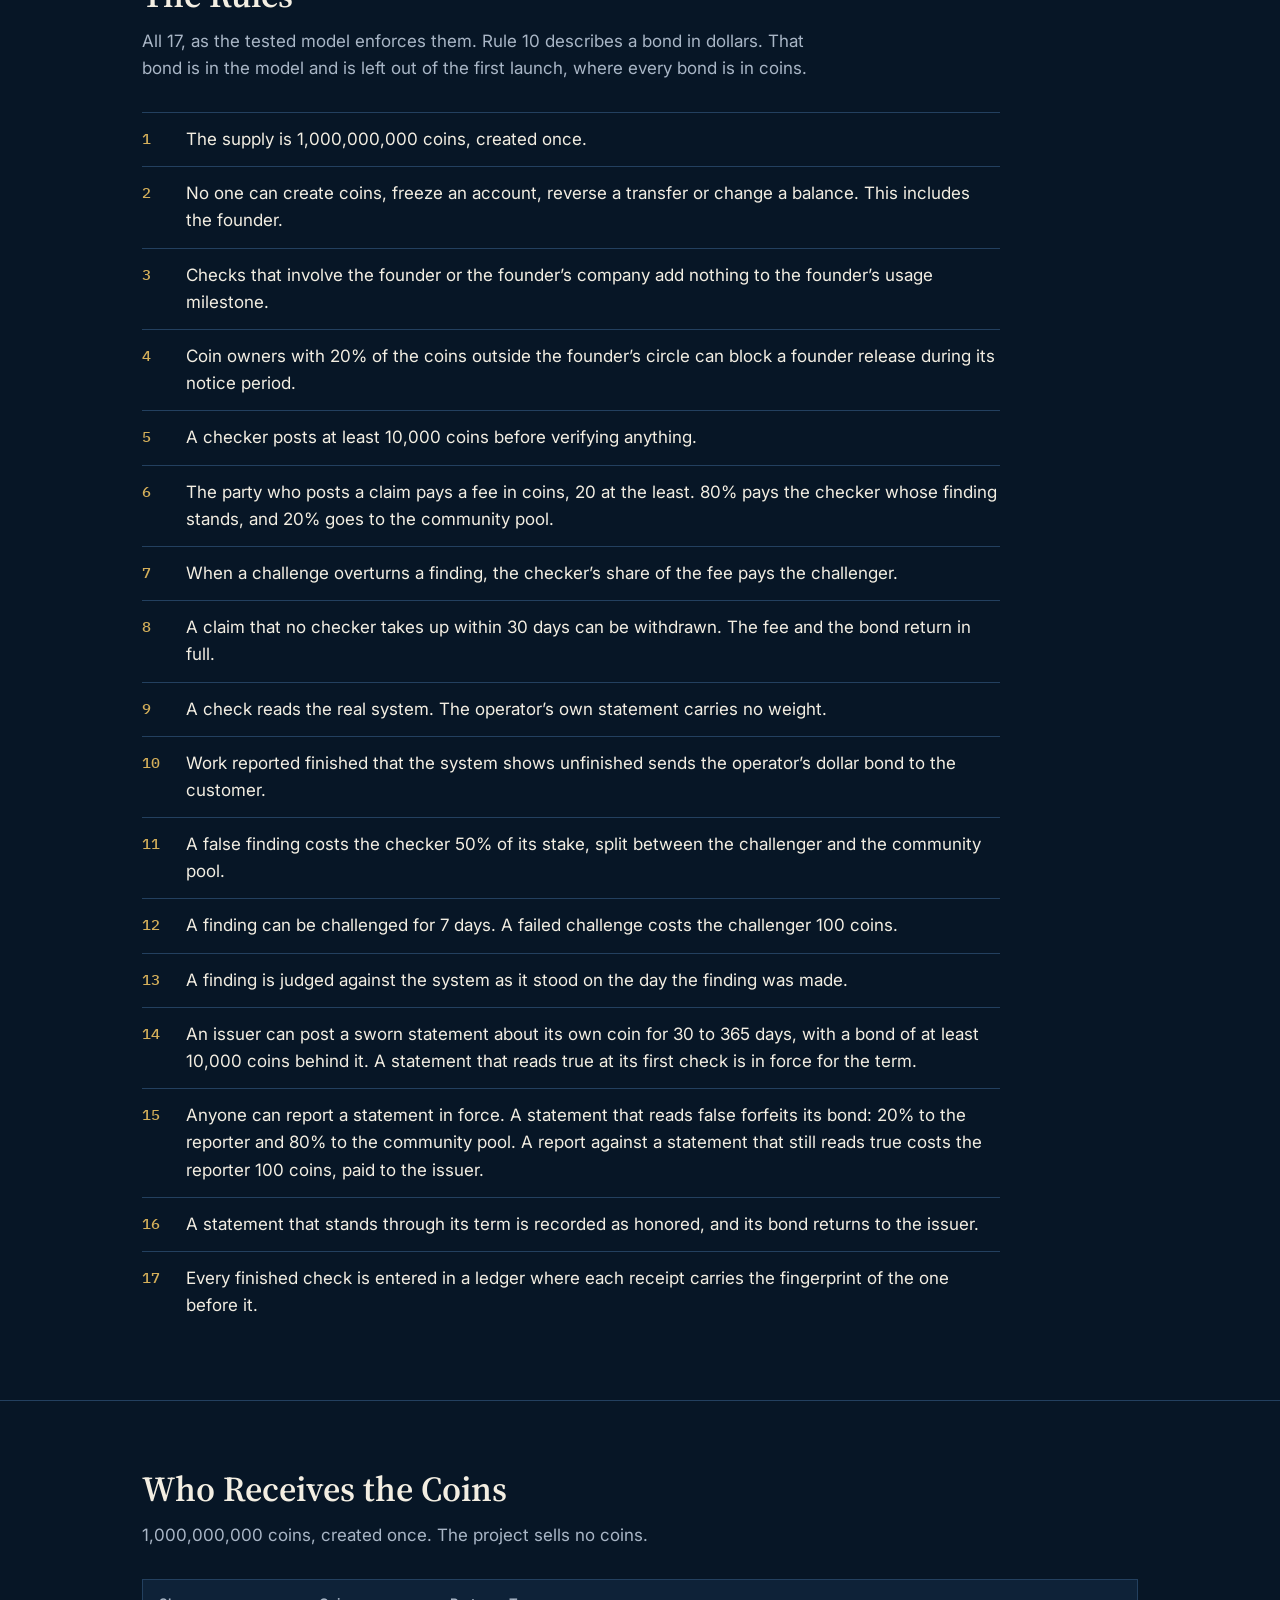
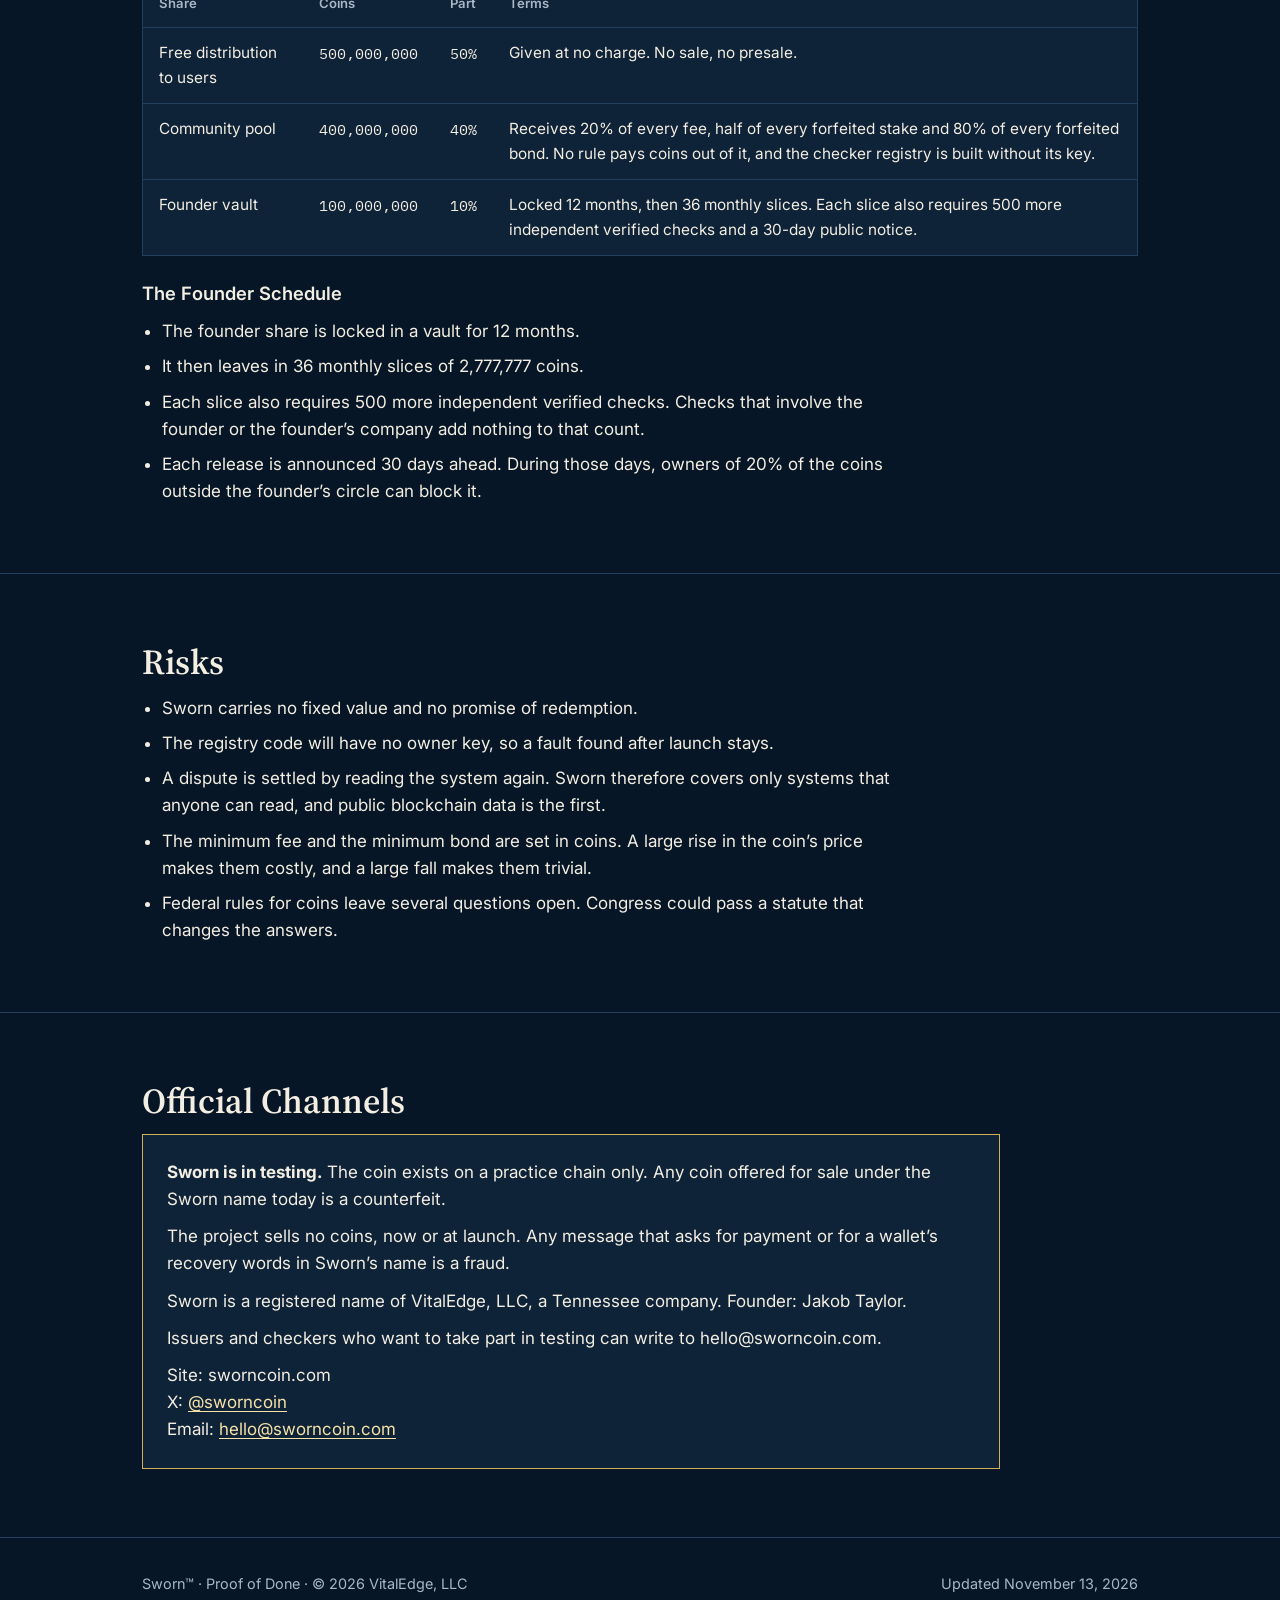
==== commit ce1527dd: "Company's legal name Co-Authored-By: Claude Fable 5.2 <noreply@anthropic.com> Claude-Session: https:" ====
--- a/index.html
+++ b/index.html
@@ -208,12 +208,12 @@
   <div class="notice">
     <p><strong>Sworn is in testing.</strong> The coin exists on a practice chain only. Any coin offered for sale under the Sworn name today is a counterfeit.</p>
     <p>The project sells no coins, now or at launch. Any message that asks for payment or for a wallet’s recovery words in Sworn’s name is a fraud.</p>
-    <p>Sworn is a project of VitalEdge, founded by Jakob Taylor.</p>
+    <p>Sworn is a registered name of VitalEdge, LLC, a Tennessee company. Founder: Jakob Taylor.</p>
     <p>Issuers and checkers who want to take part in testing can write to hello@sworncoin.com.</p>
     <p>Site: sworncoin.com<br>X: <a href="https://x.com/sworncoin" rel="noopener">@sworncoin</a><br>Email: <a href="mailto:hello@sworncoin.com">hello@sworncoin.com</a></p>
   </div>
 </div></section>
 </main>
-<footer><div class="wrap"><span>Sworn™ · Proof of Done · © 2026 VitalEdge</span><span>Updated November 13, 2026</span></div></footer>
+<footer><div class="wrap"><span>Sworn™ · Proof of Done · © 2026 VitalEdge, LLC</span><span>Updated November 13, 2026</span></div></footer>
 </body>
 </html>
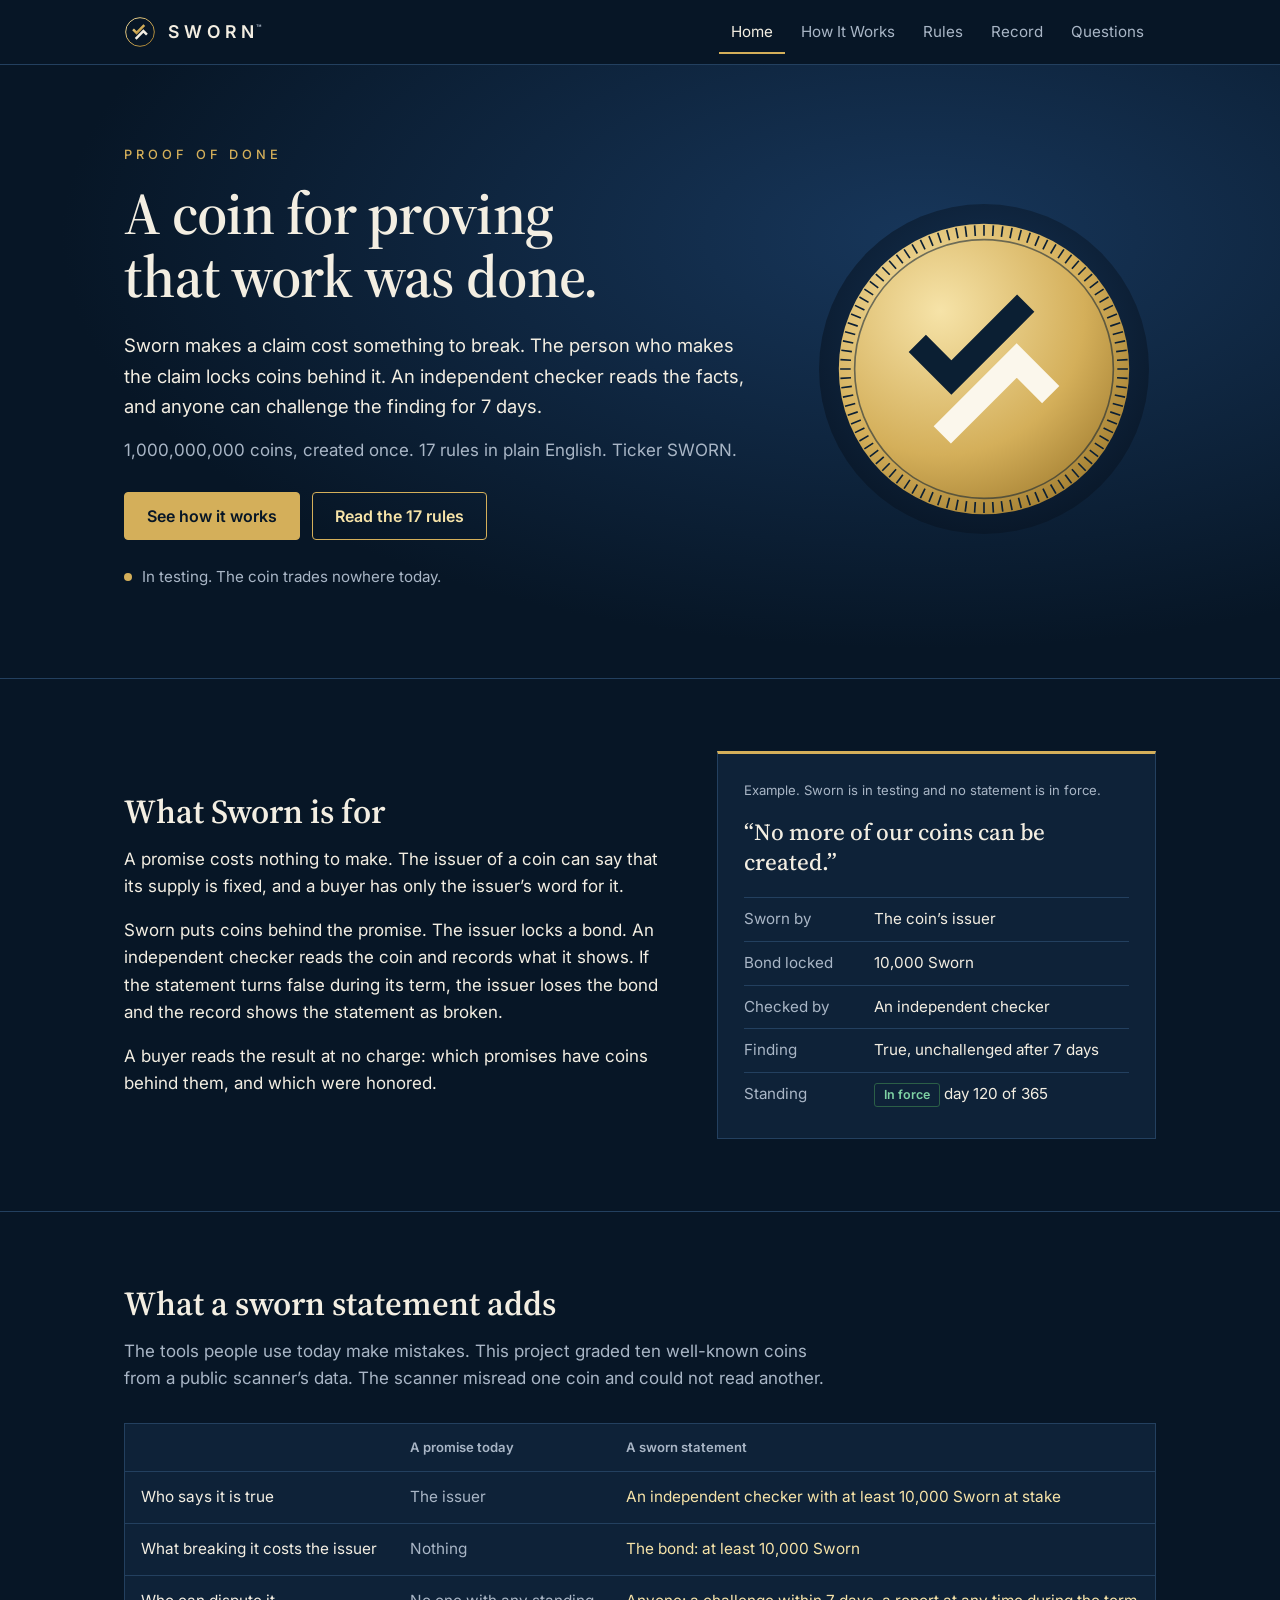
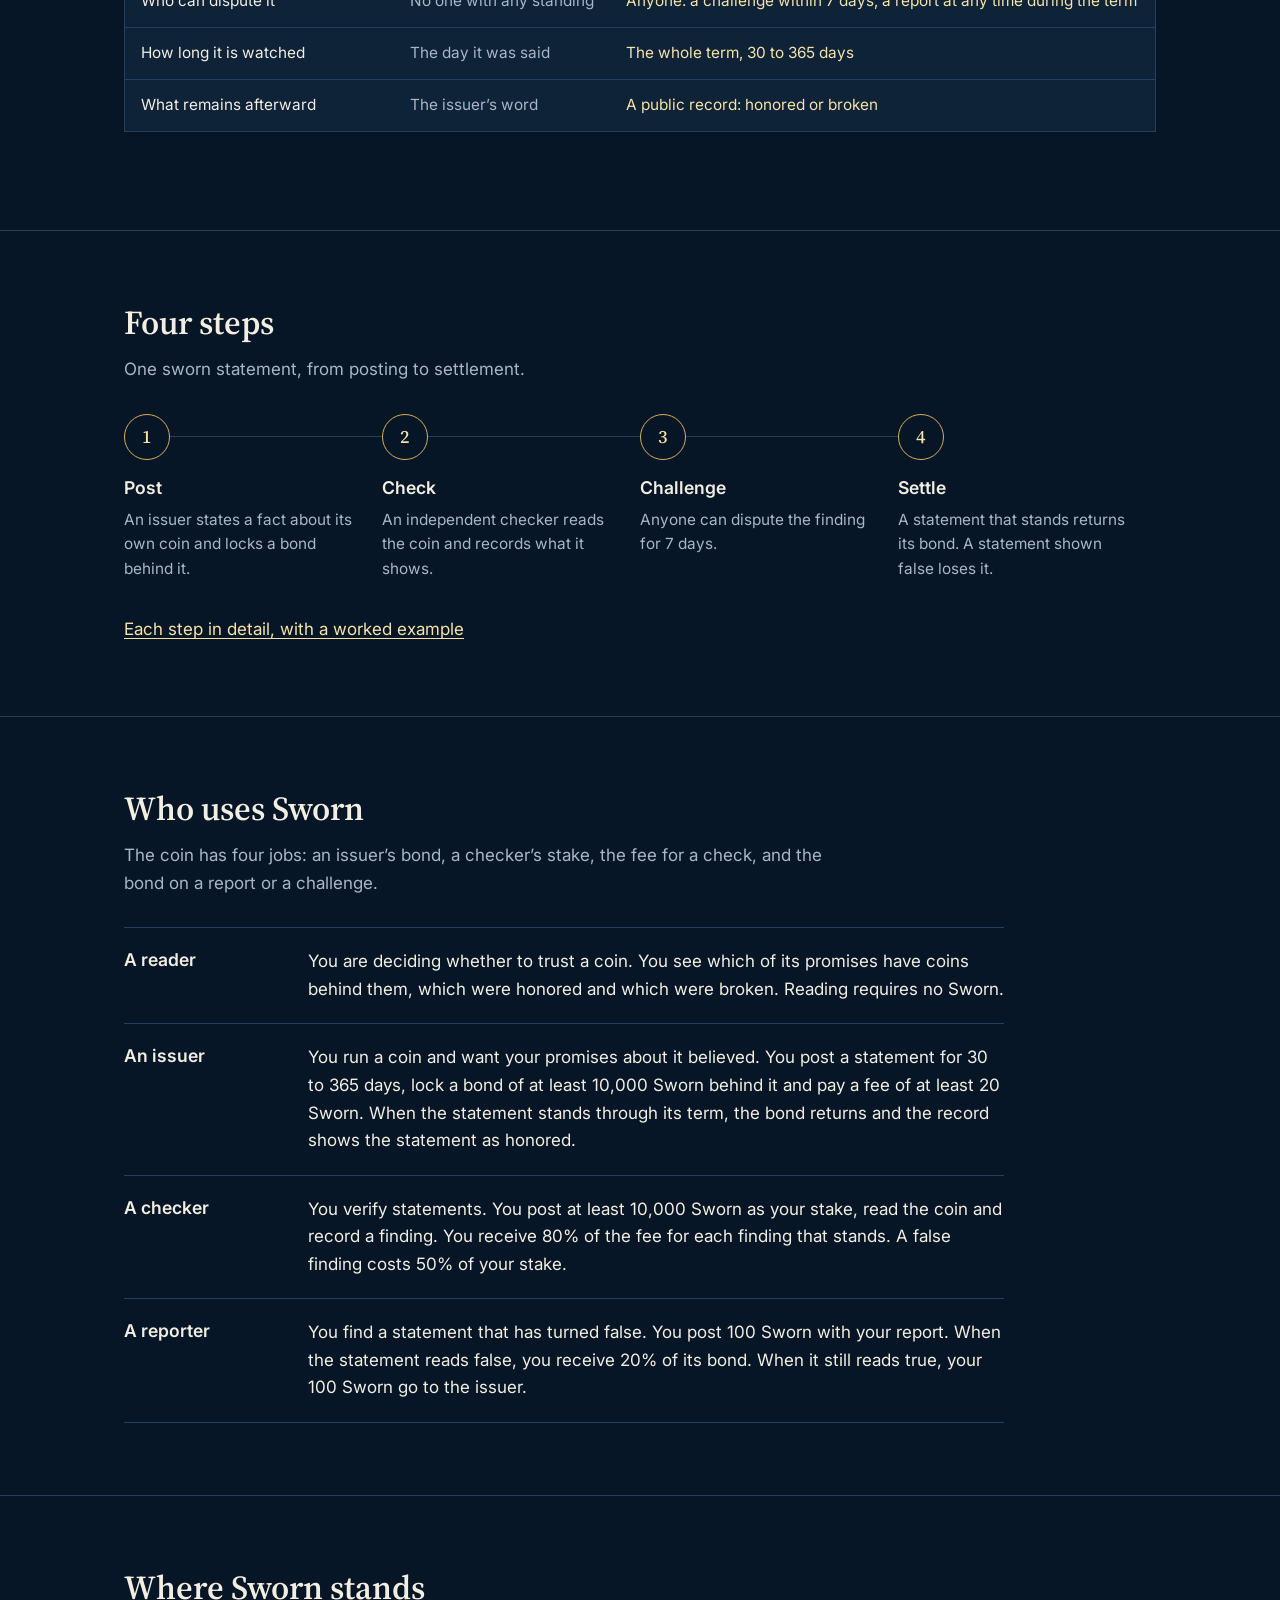
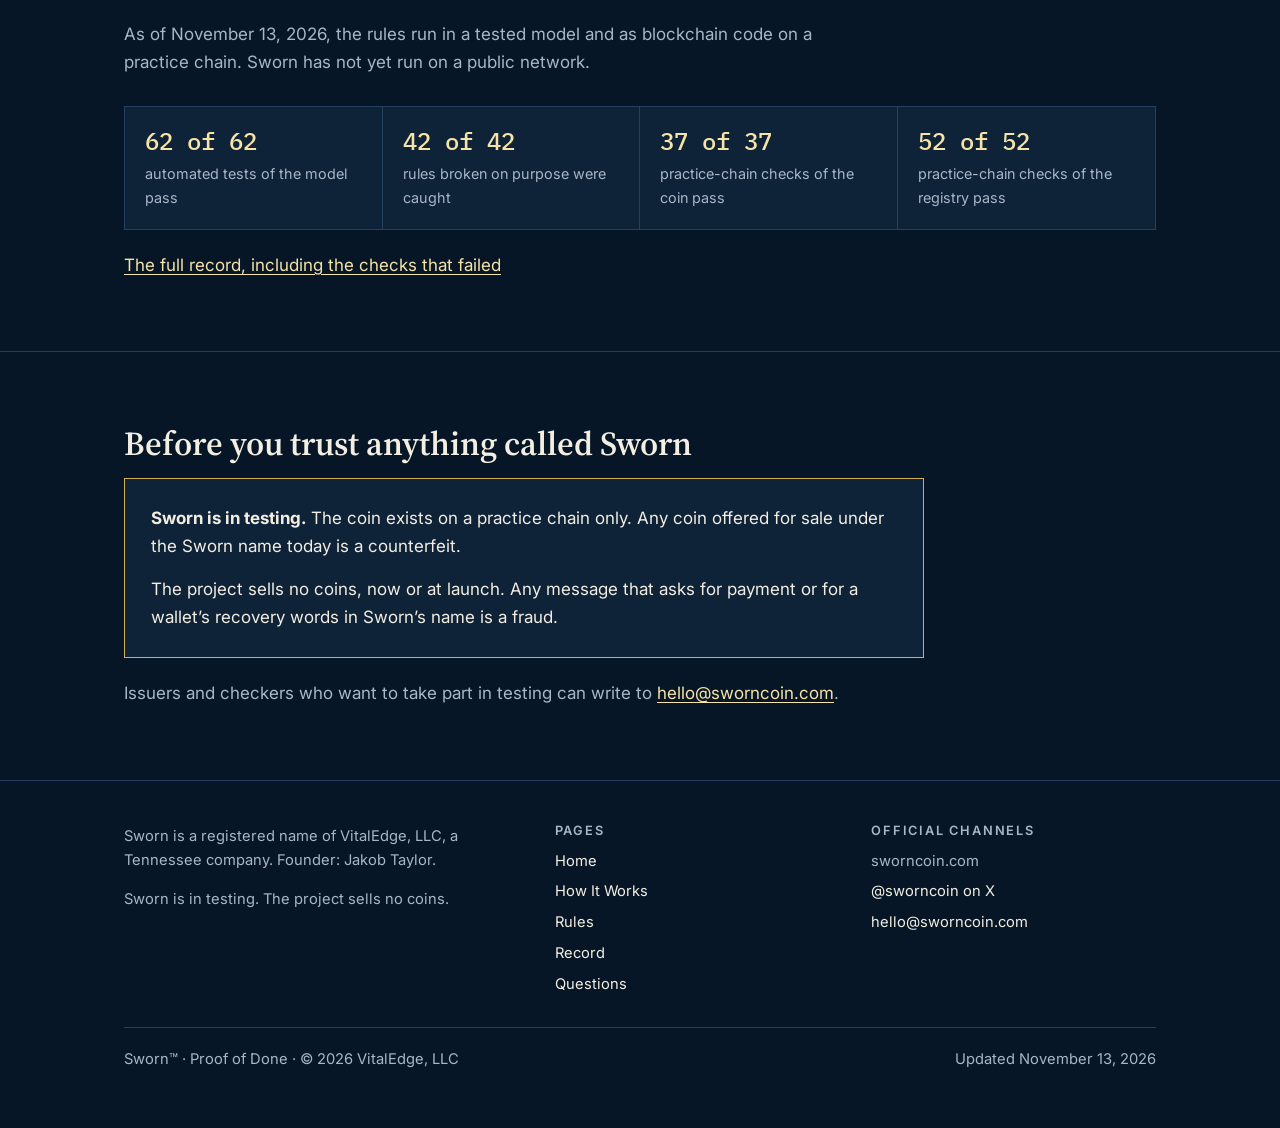
==== commit 7a570ebd: "Version 2: five pages Co-Authored-By: Claude Fable 5.2 <noreply@anthropic.com> Claude-Session: https" ====
--- a/index.html
+++ b/index.html
@@ -3,217 +3,119 @@
 <head>
 <meta charset="utf-8">
 <meta name="viewport" content="width=device-width, initial-scale=1">
-<title>Sworn | Proof of Done</title>
-<meta name="description" content="Sworn is a coin for proving that work was done. Fixed supply of 1 billion. Plain-English rules. In testing now.">
+<title>Sworn | A Coin for Proving That Work Was Done</title>
+<meta name="description" content="Sworn is a coin for proving that a claim is true: a bond, an independent check and a 7-day challenge. Fixed supply of 1 billion. In testing now.">
 <link rel="canonical" href="https://sworncoin.com/">
-<link rel="icon" type="image/svg+xml" href="/favicon.svg">
-<link rel="apple-touch-icon" href="/sworn-profile-800.png">
+<link rel="icon" type="image/svg+xml" href="favicon.svg">
+<link rel="apple-touch-icon" href="sworn-profile-800.png">
 <meta property="og:type" content="website">
+<meta property="og:site_name" content="Sworn">
 <meta property="og:url" content="https://sworncoin.com/">
-<meta property="og:title" content="Sworn | Proof of Done">
-<meta property="og:description" content="A coin for proving that work was done. Fixed supply of 1 billion. Plain-English rules. In testing now.">
-<meta property="og:image" content="https://sworncoin.com/sworn-banner-1500x500.png">
-<meta property="og:image:width" content="1500">
-<meta property="og:image:height" content="500">
-<meta property="og:image:alt" content="The Sworn mark beside the words Sworn, Proof of Done">
-<meta property="og:site_name" content="Sworn">
+<meta property="og:title" content="Sworn | A Coin for Proving That Work Was Done">
+<meta property="og:description" content="Sworn is a coin for proving that a claim is true: a bond, an independent check and a 7-day challenge. Fixed supply of 1 billion. In testing now.">
+<meta property="og:image" content="https://sworncoin.com/sworn-share-1200x630.png">
+<meta property="og:image:width" content="1200">
+<meta property="og:image:height" content="630">
+<meta property="og:image:alt" content="The Sworn coin beside the words Sworn, Proof of Done">
 <meta name="twitter:card" content="summary_large_image">
 <meta name="twitter:site" content="@sworncoin">
 <meta name="theme-color" content="#071626">
 <link rel="preconnect" href="https://fonts.googleapis.com">
 <link rel="preconnect" href="https://fonts.gstatic.com" crossorigin>
 <link href="https://fonts.googleapis.com/css2?family=IBM+Plex+Mono:wght@400;500&family=Inter:wght@400;500;600&family=Source+Serif+4:opsz,wght@8..60,500;8..60,600&display=swap" rel="stylesheet">
-<style>
-:root { color-scheme: dark; --field:#071626; --panel:#0E2238; --line:#23405F; --ink:#F3EEE2; --muted:#A9B6C6; --gold:#D4AF5A; --pale:#F6E3A8;
-  --display:"Source Serif 4", Georgia, serif; --body:Inter, "Helvetica Neue", Arial, sans-serif; --mono:"IBM Plex Mono", ui-monospace, Menlo, monospace; }
-* { box-sizing: border-box; }
-html { -webkit-text-size-adjust: 100%; scroll-behavior: smooth; }
-@media (prefers-reduced-motion: reduce) { html { scroll-behavior: auto; } }
-body { margin: 0; background: var(--field); color: var(--ink); font: 17px/1.6 var(--body); }
-a { color: var(--pale); text-underline-offset: 3px; }
-a:focus-visible { outline: 2px solid var(--pale); outline-offset: 3px; border-radius: 2px; }
-.skip { position: absolute; left: -999px; } .skip:focus { left: 12px; top: 12px; background: var(--panel); padding: 8px 12px; z-index: 5; }
-.wrap { max-width: 1040px; margin: 0 auto; padding: 0 22px; }
-header.top { border-bottom: 1px solid var(--line); }
-header.top .wrap { display: flex; align-items: center; justify-content: space-between; gap: 16px; padding-top: 14px; padding-bottom: 14px; flex-wrap: wrap; }
-.brand { display: flex; align-items: center; gap: 12px; text-decoration: none; color: var(--ink); font: 600 1.15rem/1 var(--body); letter-spacing: .28em; }
-.brand sup { font-size: .5em; letter-spacing: 0; color: var(--muted); margin-left: -.3em; }
-nav ul { list-style: none; display: flex; gap: 6px 22px; margin: 0; padding: 0; flex-wrap: wrap; }
-nav a { color: var(--muted); text-decoration: none; font-size: .93rem; padding: 10px 0; display: inline-block; }
-nav a:hover { color: var(--ink); }
-.hero { background: radial-gradient(ellipse at 70% 30%, #17365A 0%, var(--field) 65%); border-bottom: 1px solid var(--line); }
-.hero .wrap { display: grid; grid-template-columns: 1.25fr .75fr; gap: 40px; align-items: center; padding-top: 72px; padding-bottom: 76px; }
-.eyebrow { font: 500 .82rem/1 var(--body); letter-spacing: .34em; color: var(--gold); text-transform: uppercase; margin: 0 0 20px; }
-h1 { font: 600 clamp(2.3rem, 6vw, 3.9rem)/1.06 var(--display); margin: 0 0 22px; text-wrap: balance; letter-spacing: -.01em; }
-.lede { font-size: 1.14rem; color: var(--ink); max-width: 56ch; margin: 0 0 14px; }
-.facts { color: var(--muted); margin: 0 0 28px; max-width: 56ch; }
-.status { display: inline-flex; align-items: center; gap: 10px; border: 1px solid var(--gold); color: var(--pale); padding: 9px 14px; border-radius: 4px; font-size: .95rem; }
-.status::before { content: ""; width: 8px; height: 8px; border-radius: 50%; background: var(--gold); }
-.hero img { width: 100%; max-width: 340px; height: auto; justify-self: center; border-radius: 50%; }
-section { padding: 68px 0; border-bottom: 1px solid var(--line); }
-h2 { font: 600 clamp(1.6rem, 3.6vw, 2.2rem)/1.15 var(--display); margin: 0 0 12px; text-wrap: balance; }
-.sub { color: var(--muted); max-width: 64ch; margin: 0 0 30px; }
-.steps { list-style: none; margin: 0; padding: 0; counter-reset: s; max-width: 860px; }
-.steps li { counter-increment: s; display: grid; grid-template-columns: 3.4rem 9rem 1fr; gap: 0 12px; align-items: baseline; padding: 20px 0; border-top: 1px solid var(--line); }
-.steps li:last-child { border-bottom: 1px solid var(--line); }
-.steps li::before { content: counter(s); font: 500 1.9rem/1 var(--display); color: var(--gold); }
-.steps h3 { font: 600 1.08rem/1.4 var(--body); margin: 0; }
-.steps p { margin: 0; color: var(--ink); }
-td.res { color: var(--pale); }
-.h3 { font: 600 1.15rem/1.3 var(--body); margin: 0 0 12px; }
-.roles li::before { content: none; } .roles li { grid-template-columns: 9rem 1fr; }
-.prose { max-width: 70ch; } .prose p { margin: 0 0 16px; } .prose h3 { font: 600 1.15rem/1.3 var(--body); margin: 34px 0 12px; }
-ul.ex { list-style: none; margin: 0 0 8px; padding: 0; max-width: 860px; }
-ul.ex li { display: grid; grid-template-columns: 1fr 1fr; gap: 6px 28px; padding: 16px 0; border-top: 1px solid var(--line); color: var(--muted); }
-ul.ex li:last-child { border-bottom: 1px solid var(--line); }
-ul.ex .q { font: 500 1.12rem/1.4 var(--display); color: var(--ink); }
-.tiles { display: grid; grid-template-columns: repeat(4, 1fr); gap: 14px; margin-bottom: 22px; }
-.tile { background: var(--panel); border: 1px solid var(--line); padding: 18px; }
-.tile .n { font: 500 1.6rem/1.2 var(--mono); color: var(--pale); font-variant-numeric: tabular-nums; display: block; margin-bottom: 6px; }
-.tile .l { color: var(--muted); font-size: .92rem; }
-ul.plain { margin: 0; padding-left: 1.2em; max-width: 70ch; display: flex; flex-direction: column; gap: 8px; }
-ol.rules { margin: 0; padding: 0; list-style: none; counter-reset: r; max-width: 78ch; }
-ol.rules li { counter-increment: r; display: grid; grid-template-columns: 2.6em 1fr; padding: 13px 0; border-top: 1px solid var(--line); }
-ol.rules li::before { content: counter(r); font: 500 .95rem/1.7 var(--mono); color: var(--gold); }
-.scroll { overflow-x: auto; border: 1px solid var(--line); background: var(--panel); margin-bottom: 26px; }
-table { border-collapse: collapse; width: 100%; min-width: 560px; font-size: .96rem; }
-th, td { text-align: left; vertical-align: top; padding: 13px 16px; border-bottom: 1px solid var(--line); }
-th { color: var(--muted); font-weight: 600; font-size: .82rem; }
-tr:last-child td { border-bottom: 0; }
-td.num { font-family: var(--mono); white-space: nowrap; font-variant-numeric: tabular-nums; }
-.notice { background: var(--panel); border: 1px solid var(--gold); padding: 24px; max-width: 78ch; }
-.notice p { margin: 0 0 10px; } .notice p:last-child { margin: 0; }
-footer { padding: 34px 0 48px; color: var(--muted); font-size: .9rem; }
-footer .wrap { display: flex; justify-content: space-between; gap: 14px; flex-wrap: wrap; }
-@media (max-width: 860px) {
-  .hero .wrap { grid-template-columns: 1fr; padding-top: 44px; padding-bottom: 52px; }
-  .hero img { max-width: 200px; order: -1; justify-self: start; }
-  .steps li { grid-template-columns: 2.6rem 1fr; } .steps p { grid-column: 2; margin-top: 4px; }
-  .roles li { grid-template-columns: 1fr; } .roles p { grid-column: 1; }
-  ul.ex li { grid-template-columns: 1fr; }
-  section { padding: 50px 0; }
-}
-@media (max-width: 640px) {
-  nav ul { gap: 0 18px; }
-  .scroll { overflow: visible; } table { min-width: 0; } thead { position: absolute; left: -999px; }
-  tr { display: block; padding: 14px 16px; border-bottom: 1px solid var(--line); } tr:last-child { border-bottom: 0; } tr.cont { padding-top: 0; margin-top: -4px; }
-  td { display: block; padding: 2px 0; border: 0; white-space: normal !important; } td:empty { display: none; }
-  td:first-child { font-weight: 600; } td[data-l="Coins"]::before, td[data-l="Part"]::before { content: attr(data-l) ": "; color: var(--muted); font-family: var(--body); }
-  td[data-l="How"], td[data-l="Terms"] { color: var(--muted); }
-}
-</style>
+<link rel="stylesheet" href="site.css">
+<script type="application/ld+json">{"@context":"https://schema.org","@type":"Organization","name":"Sworn","legalName":"VITALEDGE, LLC","url":"https://sworncoin.com/","logo":"https://sworncoin.com/sworn-profile-800.png","email":"hello@sworncoin.com","founder":{"@type":"Person","name":"Jakob Taylor"},"sameAs":["https://x.com/sworncoin"]}</script>
 </head>
 <body>
 <a class="skip" href="#main">Go to the main text</a>
 <header class="top"><div class="wrap">
-  <a class="brand" href="/" aria-label="Sworn, home"><svg width="34" height="34" viewBox="0 0 1000 1000" aria-hidden="true"><defs><linearGradient id="mg" x1="0" y1="0" x2="1" y2="1"><stop offset="0" stop-color="#F6E3A8"/><stop offset=".5" stop-color="#D4AF5A"/><stop offset="1" stop-color="#9C7526"/></linearGradient></defs><circle cx="500" cy="500" r="448" fill="none" stroke="url(#mg)" stroke-width="30"/><g transform="translate(500 500) scale(.92) translate(-500 -500)"><path d="M265 410 L385 530 L647 268" fill="none" stroke="url(#mg)" stroke-width="84"/><path d="M735 590 L615 470 L353 732" fill="none" stroke="#F3EEE2" stroke-width="84"/></g></svg><span>SWORN<sup>™</sup></span></a>
-  <nav aria-label="Sections"><ul>
-    <li><a href="#purpose">Purpose</a></li><li><a href="#how">How It Works</a></li><li><a href="#uses">Who Uses It</a></li><li><a href="#examples">Examples</a></li><li><a href="#rules">Rules</a></li><li><a href="#shares">Shares</a></li><li><a href="#contact">Contact</a></li>
-  </ul></nav>
+  <a class="brand" href="./" aria-label="Sworn, home"><svg width="32" height="32" viewBox="0 0 1000 1000" aria-hidden="true"><defs><linearGradient id="mg" x1="0" y1="0" x2="1" y2="1"><stop offset="0" stop-color="#F6E3A8"/><stop offset=".5" stop-color="#D4AF5A"/><stop offset="1" stop-color="#9C7526"/></linearGradient></defs><circle cx="500" cy="500" r="448" fill="none" stroke="url(#mg)" stroke-width="30"/><g transform="translate(500 500) scale(.92) translate(-500 -500)"><path d="M265 410 L385 530 L647 268" fill="none" stroke="url(#mg)" stroke-width="84"/><path d="M735 590 L615 470 L353 732" fill="none" stroke="#F3EEE2" stroke-width="84"/></g></svg><span>SWORN<sup>™</sup></span></a>
+  <nav aria-label="Main"><ul><li><a href="./" aria-current="page">Home</a></li><li><a href="how-it-works/">How It Works</a></li><li><a href="rules/">Rules</a></li><li><a href="record/">Record</a></li><li><a href="questions/">Questions</a></li></ul></nav>
 </div></header>
 <main id="main">
+
 <div class="hero"><div class="wrap">
   <div>
     <p class="eyebrow">Proof of Done</p>
     <h1>A coin for proving that work was done.</h1>
-    <p class="lede">Someone posts a claim and puts coins behind it. An independent checker reads the system the claim is about and records what it shows. Anyone can challenge that finding for 7 days.</p>
-    <p class="facts">1,000,000,000 coins, created once. 17 rules, all on this page. Ticker SWORN.</p>
+    <p class="lede">Sworn makes a claim cost something to break. The person who makes the claim locks coins behind it. An independent checker reads the facts, and anyone can challenge the finding for 7 days.</p>
+    <p class="facts">1,000,000,000 coins, created once. 17 rules in plain English. Ticker SWORN.</p>
+    <div class="actions"><a class="btn primary" href="how-it-works/">See how it works</a><a class="btn quiet" href="rules/">Read the 17 rules</a></div>
     <span class="status">In testing. The coin trades nowhere today.</span>
   </div>
-  <img src="/sworn-coin.svg" width="340" height="340" alt="The Sworn coin: two interlocked check marks on a gold face">
+  <img src="sworn-coin.svg" width="330" height="330" alt="The Sworn coin: two interlocked check marks on a gold face">
 </div></div>
 
-<section id="purpose" aria-labelledby="h-purpose"><div class="wrap">
-  <h2 id="h-purpose">What Sworn Is For</h2>
+<section aria-labelledby="h-purpose"><div class="wrap two">
   <div class="prose">
-    <p>A statement costs nothing to make. The issuer of a coin can say that its supply is fixed, and a buyer has only the issuer’s word for it.</p>
-    <p>Sworn puts coins behind the statement. The issuer locks a bond. An independent checker reads the coin and records what it shows. If the statement turns false during its term, the issuer loses the bond and the record shows the statement as broken.</p>
-    <p>The tools people use today make mistakes. This project graded ten well-known coins from a public scanner’s data. The scanner misread one coin and could not read another.</p>
-    <p>The bond is in Sworn because code can lock a coin without any company taking custody of it. Bonds, stakes and fees go from a wallet into the registry’s code and come out under its rules.</p>
+    <h2 id="h-purpose">What Sworn is for</h2>
+    <p>A promise costs nothing to make. The issuer of a coin can say that its supply is fixed, and a buyer has only the issuer’s word for it.</p>
+    <p>Sworn puts coins behind the promise. The issuer locks a bond. An independent checker reads the coin and records what it shows. If the statement turns false during its term, the issuer loses the bond and the record shows the statement as broken.</p>
+    <p>A buyer reads the result at no charge: which promises have coins behind them, and which were honored.</p>
   </div>
+  <figure class="scard" aria-label="An example of a sworn statement as a reader sees it">
+    <figcaption>Example. Sworn is in testing and no statement is in force.</figcaption>
+    <p class="st">“No more of our coins can be created.”</p>
+    <dl>
+      <div><dt>Sworn by</dt><dd>The coin’s issuer</dd></div>
+      <div><dt>Bond locked</dt><dd>10,000 Sworn</dd></div>
+      <div><dt>Checked by</dt><dd>An independent checker</dd></div>
+      <div><dt>Finding</dt><dd>True, unchallenged after 7 days</dd></div>
+      <div><dt>Standing</dt><dd><span class="chip good">In force</span> day 120 of 365</dd></div>
+    </dl>
+  </figure>
 </div></section>
 
-<section id="how" aria-labelledby="h-how"><div class="wrap">
-  <h2 id="h-how">How It Works</h2>
-  <p class="sub">The first claims Sworn checks come from the issuers of other coins. An issuer states a fact about its own coin, for example that the supply is fixed, and puts Sworn behind the statement. The fact sits on a public blockchain, where anyone can read it again.</p>
-  <ol class="steps"><li><h3>Post</h3><p>An issuer posts a sworn statement about its own coin for a term of 30 to 365 days. A bond of at least 10,000 Sworn goes behind the statement, with a fee of at least 20 Sworn for its check.</p></li><li><h3>Check</h3><p>A checker who has posted at least 10,000 Sworn of its own reads the coin’s code and records a finding. A party to the statement cannot check it.</p></li><li><h3>Challenge</h3><p>Anyone can challenge the finding for 7 days. A false finding costs the checker 50% of its stake. A failed challenge costs the challenger 100 Sworn.</p></li><li><h3>Settle</h3><p>A statement that stands through its term is recorded as honored and its bond returns. A statement shown false forfeits its bond: 20% to the reporter and 80% to the community pool.</p></li></ol>
+<section aria-labelledby="h-compare"><div class="wrap">
+  <h2 id="h-compare">What a sworn statement adds</h2>
+  <p class="sub">The tools people use today make mistakes. This project graded ten well-known coins from a public scanner’s data. The scanner misread one coin and could not read another.</p>
+  <div class="scroll"><table><thead><tr><th scope="col"></th><th scope="col">A promise today</th><th scope="col">A sworn statement</th></tr></thead><tbody>
+  <tr><td data-l="Question">Who says it is true</td><td data-l="A promise today" class="muted">The issuer</td><td data-l="A sworn statement" class="sw">An independent checker with at least 10,000 Sworn at stake</td></tr><tr><td data-l="Question">What breaking it costs the issuer</td><td data-l="A promise today" class="muted">Nothing</td><td data-l="A sworn statement" class="sw">The bond: at least 10,000 Sworn</td></tr><tr><td data-l="Question">Who can dispute it</td><td data-l="A promise today" class="muted">No one with any standing</td><td data-l="A sworn statement" class="sw">Anyone: a challenge within 7 days, a report at any time during the term</td></tr><tr><td data-l="Question">How long it is watched</td><td data-l="A promise today" class="muted">The day it was said</td><td data-l="A sworn statement" class="sw">The whole term, 30 to 365 days</td></tr><tr><td data-l="Question">What remains afterward</td><td data-l="A promise today" class="muted">The issuer’s word</td><td data-l="A sworn statement" class="sw">A public record: honored or broken</td></tr>
+  </tbody></table></div>
 </div></section>
 
-<section id="uses" aria-labelledby="h-uses"><div class="wrap">
-  <h2 id="h-uses">Who Uses Sworn, and How</h2>
-  <p class="sub">The coin has four jobs: an issuer’s bond, a checker’s stake, the fee for a check, and the bond on a report or a challenge.</p>
-  <ul class="steps roles"><li><h3>An issuer</h3><p>You run a coin and want a statement about it believed. You post the statement for 30 to 365 days, lock a bond of at least 10,000 Sworn behind it and pay a fee of at least 20 Sworn. When the statement stands through its term, the bond returns and the record shows the statement as honored.</p></li><li><h3>A checker</h3><p>You verify statements. You post at least 10,000 Sworn as your stake, read the coin and record a finding. You receive 80% of the fee for each finding that stands. A false finding costs 50% of your stake.</p></li><li><h3>A reporter</h3><p>You find a statement that has turned false. You post 100 Sworn with your report. When the statement reads false, you receive 20% of its bond. When it still reads true, your 100 Sworn go to the issuer.</p></li><li><h3>A reader</h3><p>You are deciding whether to trust a coin. You read which of its statements are in force, which were honored and which were broken. Reading requires no Sworn.</p></li></ul>
+<section aria-labelledby="h-flow"><div class="wrap">
+  <h2 id="h-flow">Four steps</h2>
+  <p class="sub">One sworn statement, from posting to settlement.</p>
+  <ol class="flow"><li><h3>Post</h3><p>An issuer states a fact about its own coin and locks a bond behind it.</p></li><li><h3>Check</h3><p>An independent checker reads the coin and records what it shows.</p></li><li><h3>Challenge</h3><p>Anyone can dispute the finding for 7 days.</p></li><li><h3>Settle</h3><p>A statement that stands returns its bond. A statement shown false loses it.</p></li></ol>
+  <p style="margin:34px 0 0"><a href="how-it-works/">Each step in detail, with a worked example</a></p>
 </div></section>
 
-<section id="examples" aria-labelledby="h-examples"><div class="wrap">
-  <h2 id="h-examples">Examples</h2>
-  <p class="sub">Statements an issuer can swear to about its own coin, and what the checker reads.</p>
-  <ul class="ex"><li><span class="q">“No more of our coins can be created.”</span><span>The checker reads the coin’s code for any function that creates coins.</span></li><li><span class="q">“No account can freeze or take your coins.”</span><span>The checker reads the code for any power to freeze, pause or change a balance.</span></li><li><span class="q">“Insiders own no more than 10% of the supply.”</span><span>The checker reads the balances of the creator and the controlling accounts.</span></li><li><span class="q">“The trading pool cannot be withdrawn this year.”</span><span>The checker reads who controls the pool and whether it is locked.</span></li><li><span class="q">“No one can replace the code.”</span><span>The checker reads whether any account has the power to change the rules.</span></li></ul>
-  <div class="prose">
-    <h3>One Statement, Start to Finish</h3>
-    <p>An issuer swears for 365 days that no more of its coins can be created, and locks 10,000 Sworn behind the statement. A checker reads the code and records that the statement is true. No one challenges the finding within 7 days, and the statement is in force.</p>
-    <p>On day 200 the issuer changes its code so that new coins can be created. A reporter posts 100 Sworn and reports the statement. It now reads false. The reporter receives 2,000 Sworn, 8,000 go to the community pool, and the record shows the statement as broken.</p>
-    <p>Had the issuer left the code alone, the 10,000 Sworn would have returned when the term ended and the record would show the statement as honored.</p>
-    <h3>Claims of Finished Work</h3>
-    <p>The tested model also covers a second kind of claim: a contractor, a service or an AI agent reports that a job is finished, for example that a report was sent or an invoice was filed. A checker reads the system where the work would appear. This kind of claim is left out of the first launch. It works today only where the checker can read the system, and work inside a private system, such as an inbox, has no solution in this build.</p>
-  </div>
+<section aria-labelledby="h-uses"><div class="wrap">
+  <h2 id="h-uses">Who uses Sworn</h2>
+  <p class="sub">The coin has four jobs: an issuer’s bond, a checker’s stake, the fee for a check, and the bond on a report or a challenge.</p>
+  <ul class="rows"><li><h3>A reader</h3><p>You are deciding whether to trust a coin. You see which of its promises have coins behind them, which were honored and which were broken. Reading requires no Sworn.</p></li><li><h3>An issuer</h3><p>You run a coin and want your promises about it believed. You post a statement for 30 to 365 days, lock a bond of at least 10,000 Sworn behind it and pay a fee of at least 20 Sworn. When the statement stands through its term, the bond returns and the record shows the statement as honored.</p></li><li><h3>A checker</h3><p>You verify statements. You post at least 10,000 Sworn as your stake, read the coin and record a finding. You receive 80% of the fee for each finding that stands. A false finding costs 50% of your stake.</p></li><li><h3>A reporter</h3><p>You find a statement that has turned false. You post 100 Sworn with your report. When the statement reads false, you receive 20% of its bond. When it still reads true, your 100 Sworn go to the issuer.</p></li></ul>
 </div></section>
 
-<section id="standing" aria-labelledby="h-standing"><div class="wrap">
-  <h2 id="h-standing">Where Sworn Stands</h2>
+<section aria-labelledby="h-standing"><div class="wrap">
+  <h2 id="h-standing">Where Sworn stands</h2>
   <p class="sub">As of November 13, 2026, the rules run in a tested model and as blockchain code on a practice chain. Sworn has not yet run on a public network.</p>
-  <div class="scroll"><table><thead><tr><th scope="col">What was checked</th><th scope="col">How</th><th scope="col">Result</th></tr></thead><tbody>
-  <tr><td data-l="Checked">The working model</td><td data-l="How">Automated tests of the coin, the founder vault, the checker registry and the receipt ledger</td><td class="num res" data-l="Result">62 of 62 pass</td></tr><tr><td data-l="Checked">The tests themselves</td><td data-l="How">Each rule was broken on purpose in a copy of the model to confirm the tests fail</td><td class="num res" data-l="Result">42 of 42 caught</td></tr><tr><td data-l="Checked">Coin and founder vault as blockchain code</td><td data-l="How">Checks run on a practice chain</td><td class="num res" data-l="Result">37 of 37 pass</td></tr><tr class="cont"><td data-l="Checked"></td><td data-l="How">Rules broken on purpose in that code</td><td class="num res" data-l="Result">23 of 23 caught</td></tr><tr><td data-l="Checked">Checker registry as blockchain code</td><td data-l="How">Checks run on a practice chain</td><td class="num res" data-l="Result">52 of 52 pass</td></tr><tr class="cont"><td data-l="Checked"></td><td data-l="How">Rules broken on purpose in that code</td><td class="num res" data-l="Result">30 of 30 caught</td></tr>
-  </tbody></table></div>
-  <ul class="plain">
-    <li>The model is retested every night.</li>
-    <li>Every number in the rules is a proposal until launch.</li>
-  </ul>
+  <dl class="figs">
+  <div><dd>62 of 62</dd><dt>automated tests of the model pass</dt></div>
+  <div><dd>42 of 42</dd><dt>rules broken on purpose were caught</dt></div>
+  <div><dd>37 of 37</dd><dt>practice-chain checks of the coin pass</dt></div>
+  <div><dd>52 of 52</dd><dt>practice-chain checks of the registry pass</dt></div>
+</dl>
+  <p style="margin:0"><a href="record/">The full record, including the checks that failed</a></p>
 </div></section>
 
-<section id="rules" aria-labelledby="h-rules"><div class="wrap">
-  <h2 id="h-rules">The Rules</h2>
-  <p class="sub">All 17, as the tested model enforces them. Rule 10 describes a bond in dollars. That bond is in the model and is left out of the first launch, where every bond is in coins.</p>
-  <ol class="rules"><li><span>The supply is 1,000,000,000 coins, created once.</span></li><li><span>No one can create coins, freeze an account, reverse a transfer or change a balance. This includes the founder.</span></li><li><span>Checks that involve the founder or the founder’s company add nothing to the founder’s usage milestone.</span></li><li><span>Coin owners with 20% of the coins outside the founder’s circle can block a founder release during its notice period.</span></li><li><span>A checker posts at least 10,000 coins before verifying anything.</span></li><li><span>The party who posts a claim pays a fee in coins, 20 at the least. 80% pays the checker whose finding stands, and 20% goes to the community pool.</span></li><li><span>When a challenge overturns a finding, the checker’s share of the fee pays the challenger.</span></li><li><span>A claim that no checker takes up within 30 days can be withdrawn. The fee and the bond return in full.</span></li><li><span>A check reads the real system. The operator’s own statement carries no weight.</span></li><li><span>Work reported finished that the system shows unfinished sends the operator’s dollar bond to the customer.</span></li><li><span>A false finding costs the checker 50% of its stake, split between the challenger and the community pool.</span></li><li><span>A finding can be challenged for 7 days. A failed challenge costs the challenger 100 coins.</span></li><li><span>A finding is judged against the system as it stood on the day the finding was made.</span></li><li><span>An issuer can post a sworn statement about its own coin for 30 to 365 days, with a bond of at least 10,000 coins behind it. A statement that reads true at its first check is in force for the term.</span></li><li><span>Anyone can report a statement in force. A statement that reads false forfeits its bond: 20% to the reporter and 80% to the community pool. A report against a statement that still reads true costs the reporter 100 coins, paid to the issuer.</span></li><li><span>A statement that stands through its term is recorded as honored, and its bond returns to the issuer.</span></li><li><span>Every finished check is entered in a ledger where each receipt carries the fingerprint of the one before it.</span></li></ol>
-</div></section>
-
-<section id="shares" aria-labelledby="h-shares"><div class="wrap">
-  <h2 id="h-shares">Who Receives the Coins</h2>
-  <p class="sub">1,000,000,000 coins, created once. The project sells no coins.</p>
-  <div class="scroll"><table><thead><tr><th scope="col">Share</th><th scope="col">Coins</th><th scope="col">Part</th><th scope="col">Terms</th></tr></thead><tbody>
-  <tr><td data-l="Share">Free distribution to users</td><td class="num" data-l="Coins">500,000,000</td><td class="num" data-l="Part">50%</td><td data-l="Terms">Given at no charge. No sale, no presale.</td></tr><tr><td data-l="Share">Community pool</td><td class="num" data-l="Coins">400,000,000</td><td class="num" data-l="Part">40%</td><td data-l="Terms">Receives 20% of every fee, half of every forfeited stake and 80% of every forfeited bond. No rule pays coins out of it, and the checker registry is built without its key.</td></tr><tr><td data-l="Share">Founder vault</td><td class="num" data-l="Coins">100,000,000</td><td class="num" data-l="Part">10%</td><td data-l="Terms">Locked 12 months, then 36 monthly slices. Each slice also requires 500 more independent verified checks and a 30-day public notice.</td></tr>
-  </tbody></table></div>
-  <h3 class="h3">The Founder Schedule</h3>
-  <ul class="plain">
-    <li>The founder share is locked in a vault for 12 months.</li>
-    <li>It then leaves in 36 monthly slices of 2,777,777 coins.</li>
-    <li>Each slice also requires 500 more independent verified checks. Checks that involve the founder or the founder’s company add nothing to that count.</li>
-    <li>Each release is announced 30 days ahead. During those days, owners of 20% of the coins outside the founder’s circle can block it.</li>
-  </ul>
-</div></section>
-
-<section id="risks" aria-labelledby="h-risks"><div class="wrap">
-  <h2 id="h-risks">Risks</h2>
-  <ul class="plain">
-    <li>Sworn carries no fixed value and no promise of redemption.</li>
-    <li>The registry code will have no owner key, so a fault found after launch stays.</li>
-    <li>A dispute is settled by reading the system again. Sworn therefore covers only systems that anyone can read, and public blockchain data is the first.</li>
-    <li>The minimum fee and the minimum bond are set in coins. A large rise in the coin’s price makes them costly, and a large fall makes them trivial.</li>
-    <li>Federal rules for coins leave several questions open. Congress could pass a statute that changes the answers.</li>
-  </ul>
-</div></section>
-
-<section id="contact" aria-labelledby="h-contact"><div class="wrap">
-  <h2 id="h-contact">Official Channels</h2>
+<section aria-labelledby="h-official"><div class="wrap">
+  <h2 id="h-official">Before you trust anything called Sworn</h2>
   <div class="notice">
     <p><strong>Sworn is in testing.</strong> The coin exists on a practice chain only. Any coin offered for sale under the Sworn name today is a counterfeit.</p>
     <p>The project sells no coins, now or at launch. Any message that asks for payment or for a wallet’s recovery words in Sworn’s name is a fraud.</p>
-    <p>Sworn is a registered name of VitalEdge, LLC, a Tennessee company. Founder: Jakob Taylor.</p>
-    <p>Issuers and checkers who want to take part in testing can write to hello@sworncoin.com.</p>
-    <p>Site: sworncoin.com<br>X: <a href="https://x.com/sworncoin" rel="noopener">@sworncoin</a><br>Email: <a href="mailto:hello@sworncoin.com">hello@sworncoin.com</a></p>
   </div>
+  <p style="margin:22px 0 0" class="muted">Issuers and checkers who want to take part in testing can write to <a href="mailto:hello@sworncoin.com">hello@sworncoin.com</a>.</p>
 </div></section>
+
 </main>
-<footer><div class="wrap"><span>Sworn™ · Proof of Done · © 2026 VitalEdge, LLC</span><span>Updated November 13, 2026</span></div></footer>
+<footer><div class="wrap">
+  <div class="cols">
+    <div><p style="max-width:38ch">Sworn is a registered name of VitalEdge, LLC, a Tennessee company. Founder: Jakob Taylor.</p><p>Sworn is in testing. The project sells no coins.</p></div>
+    <div><h2>Pages</h2><ul><li><a href="./">Home</a></li><li><a href="how-it-works/">How It Works</a></li><li><a href="rules/">Rules</a></li><li><a href="record/">Record</a></li><li><a href="questions/">Questions</a></li></ul></div>
+    <div><h2>Official Channels</h2><ul><li>sworncoin.com</li><li><a href="https://x.com/sworncoin" rel="noopener">@sworncoin on X</a></li><li><a href="mailto:hello@sworncoin.com">hello@sworncoin.com</a></li></ul></div>
+  </div>
+  <div class="fine"><span>Sworn™ · Proof of Done · © 2026 VitalEdge, LLC</span><span>Updated November 13, 2026</span></div>
+</div></footer>
 </body>
 </html>
--- a/site.css
+++ b/site.css
@@ -0,0 +1,175 @@
+:root { color-scheme: dark;
+  --field:#071626; --panel:#0E2238; --raised:#132B45; --line:#23405F;
+  --ink:#F3EEE2; --muted:#A9B6C6; --gold:#D4AF5A; --pale:#F6E3A8;
+  --good:#7FD3A4; --warn:#F0C56A; --bad:#F09A94;
+  --s-dist:#4A8FE0; --s-pool:#22A383; --s-founder:#B48E33;
+  --display:"Source Serif 4", Georgia, "Times New Roman", serif; --body:Inter, "Helvetica Neue", Arial, sans-serif; --mono:"IBM Plex Mono", ui-monospace, Menlo, monospace;
+  --w:1080px; }
+* { box-sizing: border-box; }
+html { -webkit-text-size-adjust: 100%; scroll-behavior: smooth; scroll-padding-top: 84px; }
+@media (prefers-reduced-motion: reduce) { html { scroll-behavior: auto; } * { transition: none !important; } }
+body { margin: 0; background: var(--field); color: var(--ink); font: 17px/1.62 var(--body); }
+a { color: var(--pale); text-underline-offset: 3px; text-decoration-thickness: 1px; }
+a:hover { color: #fff; }
+:focus-visible { outline: 2px solid var(--pale); outline-offset: 3px; border-radius: 2px; }
+.skip { position: absolute; left: -999px; } .skip:focus { left: 12px; top: 12px; background: var(--panel); padding: 8px 12px; z-index: 20; }
+.wrap { max-width: var(--w); margin: 0 auto; padding: 0 24px; }
+
+header.top { position: sticky; top: 0; z-index: 10; background: var(--field); border-bottom: 1px solid var(--line); }
+header.top .wrap { display: flex; align-items: center; justify-content: space-between; gap: 20px; min-height: 64px; }
+.brand { display: flex; align-items: center; gap: 12px; text-decoration: none; color: var(--ink); font: 600 1.1rem/1 var(--body); letter-spacing: .28em; flex: none; }
+.brand sup { font-size: .5em; letter-spacing: 0; color: var(--muted); margin-left: -.3em; }
+nav ul { list-style: none; display: flex; gap: 4px; margin: 0; padding: 0; }
+nav a { display: block; color: var(--muted); text-decoration: none; font-size: .95rem; padding: 10px 12px; border-radius: 4px; white-space: nowrap; }
+nav a:hover { color: var(--ink); background: var(--panel); }
+nav a[aria-current="page"] { color: var(--ink); box-shadow: inset 0 -2px 0 var(--gold); border-radius: 0; }
+
+h1 { font: 600 clamp(2.3rem, 5.6vw, 3.7rem)/1.07 var(--display); margin: 0 0 22px; letter-spacing: -.012em; text-wrap: balance; }
+h2 { font: 600 clamp(1.55rem, 3.2vw, 2.1rem)/1.18 var(--display); margin: 0 0 14px; text-wrap: balance; }
+h3 { font: 600 1.1rem/1.35 var(--body); margin: 0 0 8px; }
+p { margin: 0 0 16px; } .prose { max-width: 68ch; } .prose > :last-child { margin-bottom: 0; }
+.eyebrow { font: 500 .8rem/1 var(--body); letter-spacing: .32em; color: var(--gold); text-transform: uppercase; margin: 0 0 20px; }
+.lede { font-size: 1.16rem; max-width: 58ch; }
+.sub { color: var(--muted); max-width: 64ch; margin: 0 0 30px; }
+.muted { color: var(--muted); }
+section { padding: 72px 0; border-bottom: 1px solid var(--line); }
+section.tight { padding: 52px 0; }
+.pagehead { padding: 64px 0 52px; border-bottom: 1px solid var(--line); background: linear-gradient(180deg, #0C2038 0%, var(--field) 100%); }
+.pagehead h1 { font-size: clamp(2rem, 4.6vw, 3rem); margin-bottom: 14px; }
+.pagehead .lede { color: var(--muted); margin: 0; }
+
+.hero { background: radial-gradient(ellipse at 72% 28%, #17365A 0%, var(--field) 66%); border-bottom: 1px solid var(--line); }
+.hero .wrap { display: grid; grid-template-columns: 1.3fr .7fr; gap: 48px; align-items: center; padding-top: 84px; padding-bottom: 88px; }
+.hero img { width: 100%; max-width: 330px; height: auto; justify-self: center; border-radius: 50%; }
+.facts { color: var(--muted); max-width: 58ch; }
+.actions { display: flex; gap: 12px; flex-wrap: wrap; margin: 28px 0 22px; }
+.btn { display: inline-block; font: 600 1rem/1 var(--body); padding: 15px 22px; border-radius: 4px; text-decoration: none; border: 1px solid var(--gold); }
+.btn.primary { background: var(--gold); color: #071626; } .btn.primary:hover { background: var(--pale); color: #071626; }
+.btn.quiet { color: var(--pale); } .btn.quiet:hover { background: var(--panel); }
+.status { display: inline-flex; align-items: center; gap: 10px; color: var(--muted); font-size: .95rem; }
+.status::before { content: ""; width: 8px; height: 8px; border-radius: 50%; background: var(--gold); flex: none; }
+
+.split { display: grid; grid-template-columns: 300px 1fr; gap: 48px; align-items: start; }
+.split > h2 { margin: 0; }
+
+.flow { list-style: none; margin: 0; padding: 0; display: grid; grid-template-columns: repeat(4, 1fr); counter-reset: f; }
+.flow li { counter-increment: f; position: relative; padding: 0 22px 0 0; }
+.flow li::before { content: counter(f); display: grid; place-items: center; width: 44px; height: 44px; border: 1px solid var(--gold); border-radius: 50%; font: 500 1.15rem/1 var(--display); color: var(--pale); background: var(--field); position: relative; z-index: 1; margin-bottom: 16px; }
+.flow li::after { content: ""; position: absolute; top: 22px; left: 44px; right: 0; border-top: 1px solid var(--line); }
+.flow li:last-child::after { display: none; }
+.flow p { margin: 0; color: var(--muted); font-size: .96rem; }
+
+.rows { list-style: none; margin: 0; padding: 0; max-width: 880px; }
+.rows > li { display: grid; grid-template-columns: 10.5rem 1fr; gap: 0 16px; padding: 20px 0; border-top: 1px solid var(--line); }
+.rows > li:last-child { border-bottom: 1px solid var(--line); }
+.rows h3 { margin: 0; } .rows p { margin: 0; }
+.rows.num { counter-reset: s; } .rows.num > li { counter-increment: s; grid-template-columns: 3.2rem 9rem 1fr; align-items: baseline; }
+.rows.num > li::before { content: counter(s); font: 500 1.8rem/1 var(--display); color: var(--gold); }
+
+ul.plain { margin: 0; padding-left: 1.2em; max-width: 70ch; display: flex; flex-direction: column; gap: 8px; }
+ul.ex { list-style: none; margin: 0; padding: 0; max-width: 880px; }
+ul.ex li { display: grid; grid-template-columns: 1fr 1fr; gap: 6px 28px; padding: 16px 0; border-top: 1px solid var(--line); color: var(--muted); }
+ul.ex li:last-child { border-bottom: 1px solid var(--line); }
+ul.ex .q { font: 500 1.12rem/1.4 var(--display); color: var(--ink); }
+
+.tl { list-style: none; margin: 0; padding: 0; max-width: 760px; }
+.tl li { display: grid; grid-template-columns: 6.5rem 1fr; gap: 0 22px; padding: 0 0 26px; position: relative; }
+.tl li::before { content: ""; position: absolute; left: 6.5rem; margin-left: 5px; top: 10px; bottom: -10px; border-left: 1px solid var(--line); }
+.tl li:last-child::before { display: none; } .tl li:last-child { padding-bottom: 0; }
+.tl .d { font: 500 .92rem/1.8 var(--mono); color: var(--pale); text-align: right; }
+.tl .t { position: relative; padding-left: 26px; }
+.tl .t::before { content: ""; position: absolute; left: 0; top: 9px; width: 11px; height: 11px; border-radius: 50%; background: var(--field); border: 2px solid var(--gold); }
+.tl .t.bad::before { border-color: var(--bad); }
+.tl p { margin: 0; }
+
+ol.rules { margin: 0 0 34px; padding: 0; list-style: none; max-width: 800px; }
+ol.rules li { display: grid; grid-template-columns: 2.8em 1fr; padding: 13px 0; border-top: 1px solid var(--line); }
+ol.rules li:last-child { border-bottom: 1px solid var(--line); }
+ol.rules .no { font: 500 .95rem/1.75 var(--mono); color: var(--gold); }
+.group { font: 600 .82rem/1 var(--body); letter-spacing: .14em; text-transform: uppercase; color: var(--muted); margin: 0 0 12px; }
+
+.scroll { overflow-x: auto; border: 1px solid var(--line); background: var(--panel); margin-bottom: 26px; }
+table { border-collapse: collapse; width: 100%; min-width: 560px; font-size: .96rem; }
+caption { text-align: left; padding: 13px 16px; color: var(--muted); font-size: .88rem; border-bottom: 1px solid var(--line); caption-side: top; }
+th, td { text-align: left; vertical-align: top; padding: 13px 16px; border-bottom: 1px solid var(--line); }
+th { color: var(--muted); font-weight: 600; font-size: .82rem; }
+tr:last-child td { border-bottom: 0; }
+td.num { font-family: var(--mono); white-space: nowrap; font-variant-numeric: tabular-nums; }
+td.res, td.sw { color: var(--pale); }
+.chip { display: inline-block; font: 600 .78rem/1 var(--body); padding: 5px 9px; border-radius: 3px; white-space: nowrap; border: 1px solid var(--line); color: var(--muted); }
+.chip.good { color: var(--good); border-color: #2B5F47; } .chip.warn { color: var(--warn); border-color: #6A5520; } .chip.bad { color: var(--bad); border-color: #6E3532; }
+
+.figs { display: grid; grid-template-columns: repeat(4, 1fr); border: 1px solid var(--line); background: var(--panel); margin: 0 0 22px; }
+.figs div { padding: 20px; border-right: 1px solid var(--line); } .figs div:last-child { border-right: 0; }
+.figs dt { color: var(--muted); font-size: .9rem; order: 2; } .figs dd { margin: 0 0 6px; font: 500 1.5rem/1.2 var(--mono); color: var(--pale); font-variant-numeric: tabular-nums; }
+.figs div { display: flex; flex-direction: column; }
+
+.sharebar { display: flex; gap: 2px; height: 44px; margin: 0 0 14px; }
+.sharebar span { display: block; border-radius: 3px; min-width: 6px; }
+.legend { list-style: none; margin: 0 0 30px; padding: 0; display: flex; gap: 10px 28px; flex-wrap: wrap; font-size: .95rem; }
+.legend li { display: flex; align-items: center; gap: 9px; } .legend i { width: 12px; height: 12px; border-radius: 2px; flex: none; }
+.legend b { font: 500 .95rem/1 var(--mono); }
+
+.sched { margin: 0 0 12px; }
+.sched .bar { display: grid; grid-template-columns: 12fr 36fr; gap: 2px; height: 38px; }
+.sched .lock { background: repeating-linear-gradient(135deg, var(--raised) 0 8px, var(--panel) 8px 16px); border: 1px solid var(--line); border-radius: 3px; }
+.sched .rel { display: grid; grid-template-columns: repeat(36, 1fr); gap: 2px; }
+.sched .rel span { background: var(--s-founder); border-radius: 2px; }
+.sched .ax { display: grid; grid-template-columns: 12fr 36fr; gap: 2px; font-size: .86rem; color: var(--muted); margin-top: 8px; }
+.sched .ax div { line-height: 1.35; }
+
+.two { display: grid; grid-template-columns: 1.1fr .9fr; gap: 56px; align-items: center; }
+.scard { margin: 0; background: var(--panel); border: 1px solid var(--line); border-top: 3px solid var(--gold); padding: 26px 26px 22px; }
+.scard figcaption { font-size: .82rem; color: var(--muted); margin-bottom: 16px; }
+.scard .st { font: 500 1.45rem/1.3 var(--display); margin: 0 0 20px; }
+.scard dl { margin: 0; } .scard dl div { display: grid; grid-template-columns: 7.5rem 1fr; gap: 10px; padding: 9px 0; border-top: 1px solid var(--line); font-size: .95rem; }
+.scard dt { color: var(--muted); } .scard dd { margin: 0; }
+.notice { background: var(--panel); border: 1px solid var(--gold); padding: 26px; max-width: 800px; }
+.notice > :last-child { margin: 0; }
+.cta { display: flex; justify-content: space-between; align-items: center; gap: 20px; flex-wrap: wrap; }
+.cta h2 { margin: 0; }
+
+details { border-top: 1px solid var(--line); max-width: 800px; } details:last-of-type { border-bottom: 1px solid var(--line); }
+summary { cursor: pointer; padding: 18px 34px 18px 0; font: 600 1.08rem/1.4 var(--body); list-style: none; position: relative; }
+summary::-webkit-details-marker { display: none; }
+summary::after { content: "+"; position: absolute; right: 4px; top: 14px; font: 400 1.5rem/1 var(--body); color: var(--gold); }
+details[open] summary::after { content: "–"; }
+details .a { padding: 0 0 20px; max-width: 66ch; } details .a > :last-child { margin: 0; }
+
+footer { padding: 44px 0 56px; color: var(--muted); font-size: .92rem; }
+footer .cols { display: grid; grid-template-columns: 1.4fr 1fr 1fr; gap: 32px; margin-bottom: 30px; }
+footer h2 { font: 600 .8rem/1 var(--body); letter-spacing: .14em; text-transform: uppercase; color: var(--muted); margin: 0 0 12px; }
+footer ul { list-style: none; margin: 0; padding: 0; display: flex; flex-direction: column; gap: 7px; }
+footer a { color: var(--ink); text-decoration: none; } footer a:hover { text-decoration: underline; }
+footer .fine { border-top: 1px solid var(--line); padding-top: 20px; display: flex; justify-content: space-between; gap: 12px; flex-wrap: wrap; }
+
+@media (max-width: 900px) {
+  .hero .wrap { grid-template-columns: 1fr; padding-top: 44px; padding-bottom: 56px; gap: 28px; }
+  .hero img { max-width: 170px; order: -1; justify-self: start; }
+  .split { grid-template-columns: 1fr; gap: 16px; } .two { grid-template-columns: 1fr; gap: 30px; }
+  .flow { grid-template-columns: 1fr; gap: 0; }
+  .flow li { display: grid; grid-template-columns: 44px 1fr; gap: 0 16px; padding: 0 0 22px; }
+  .flow li::before { grid-row: span 2; margin: 0; }
+  .flow li::after { top: 44px; bottom: 0; left: 22px; right: auto; border-top: 0; border-left: 1px solid var(--line); }
+  .figs { grid-template-columns: 1fr 1fr; } .figs div:nth-child(2) { border-right: 0; } .figs div:nth-child(-n+2) { border-bottom: 1px solid var(--line); }
+  section { padding: 52px 0; }
+  .rows > li, .rows.num > li { grid-template-columns: 1fr; } .rows.num > li { grid-template-columns: 2.6rem 1fr; } .rows.num p { grid-column: 2; margin-top: 4px; } .rows p { margin-top: 4px; }
+  ul.ex li { grid-template-columns: 1fr; }
+  footer .cols { grid-template-columns: 1fr 1fr; }
+}
+@media (max-width: 760px) {
+  header.top .wrap { flex-direction: column; align-items: stretch; gap: 0; padding-top: 12px; }
+  nav { margin: 6px -24px 0; overflow-x: auto; -webkit-overflow-scrolling: touch; scrollbar-width: none; } nav::-webkit-scrollbar { display: none; }
+  nav ul { padding: 0 14px; } nav a { padding: 12px 10px; }
+  html { scroll-padding-top: 120px; }
+}
+@media (max-width: 640px) {
+  .scroll { overflow: visible; } table { min-width: 0; } thead { position: absolute; left: -999px; }
+  tr { display: block; padding: 14px 16px; border-bottom: 1px solid var(--line); } tr:last-child { border-bottom: 0; } tr.cont { padding-top: 0; margin-top: -4px; }
+  td { display: block; padding: 2px 0; border: 0; white-space: normal !important; } td:empty { display: none; }
+  td:first-child { font-weight: 600; } td[data-l]:not(:first-child):not(.res):not(.plainv)::before { content: attr(data-l) ": "; color: var(--muted); font-family: var(--body); font-weight: 400; }
+  .tl li { grid-template-columns: 4.6rem 1fr; gap: 0 14px; } .tl li::before { left: 4.6rem; }
+  .figs { grid-template-columns: 1fr; } .figs div { border-right: 0; border-bottom: 1px solid var(--line); } .figs div:last-child { border-bottom: 0; }
+  footer .cols { grid-template-columns: 1fr; }
+}
+@media print { header.top { position: static; } body { background: #fff; color: #000; } }
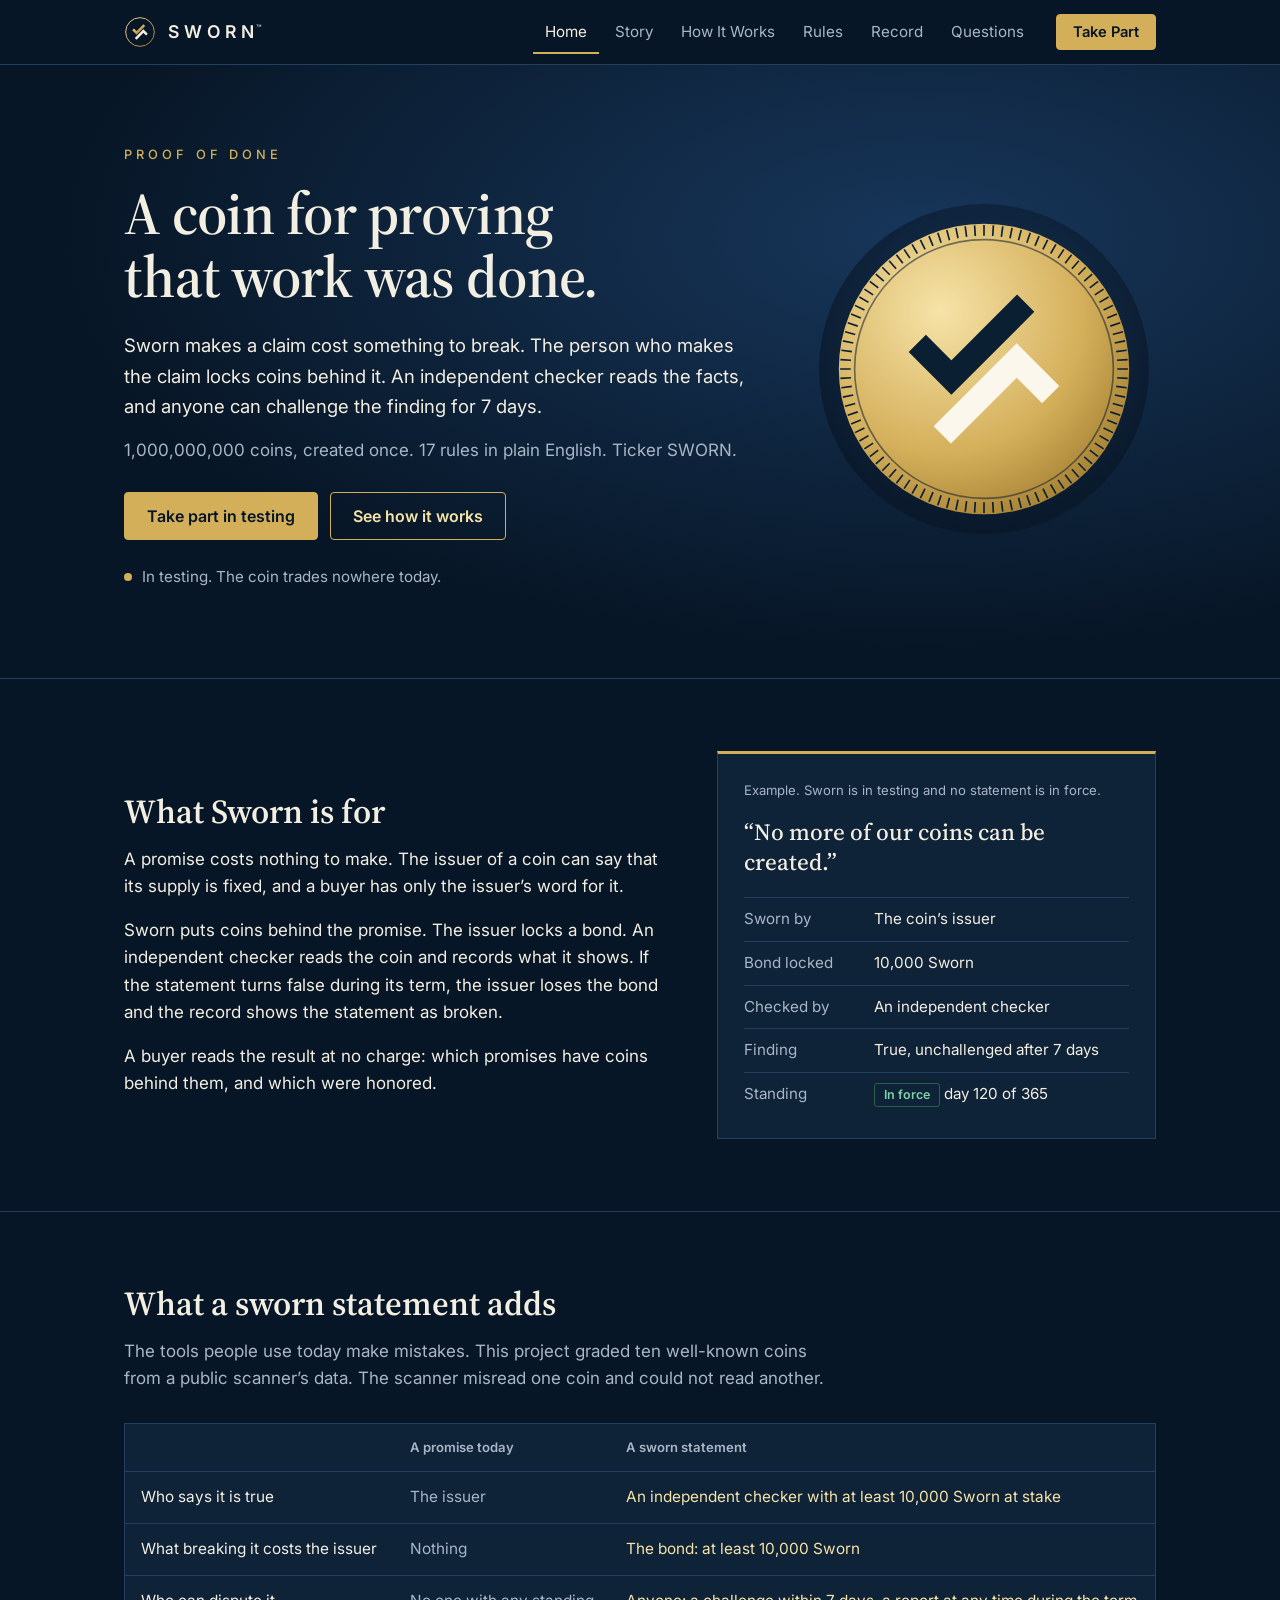
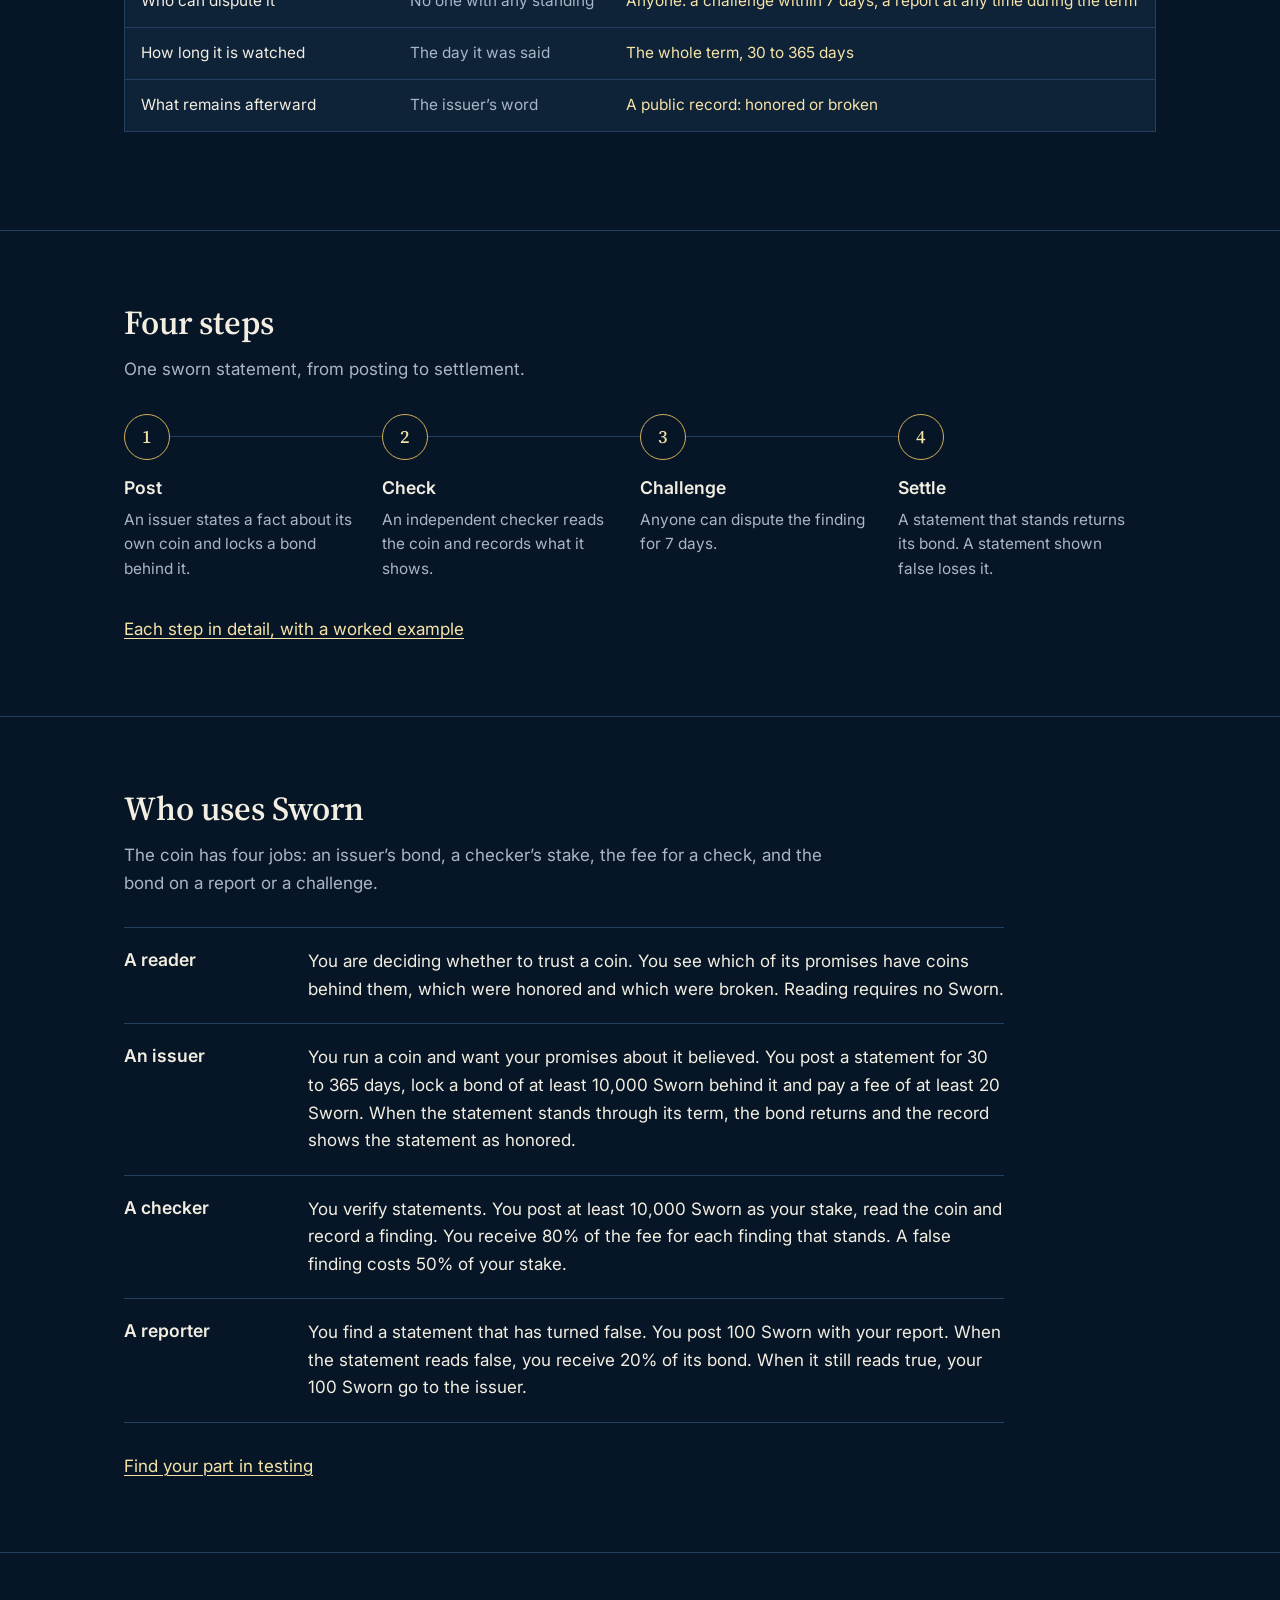
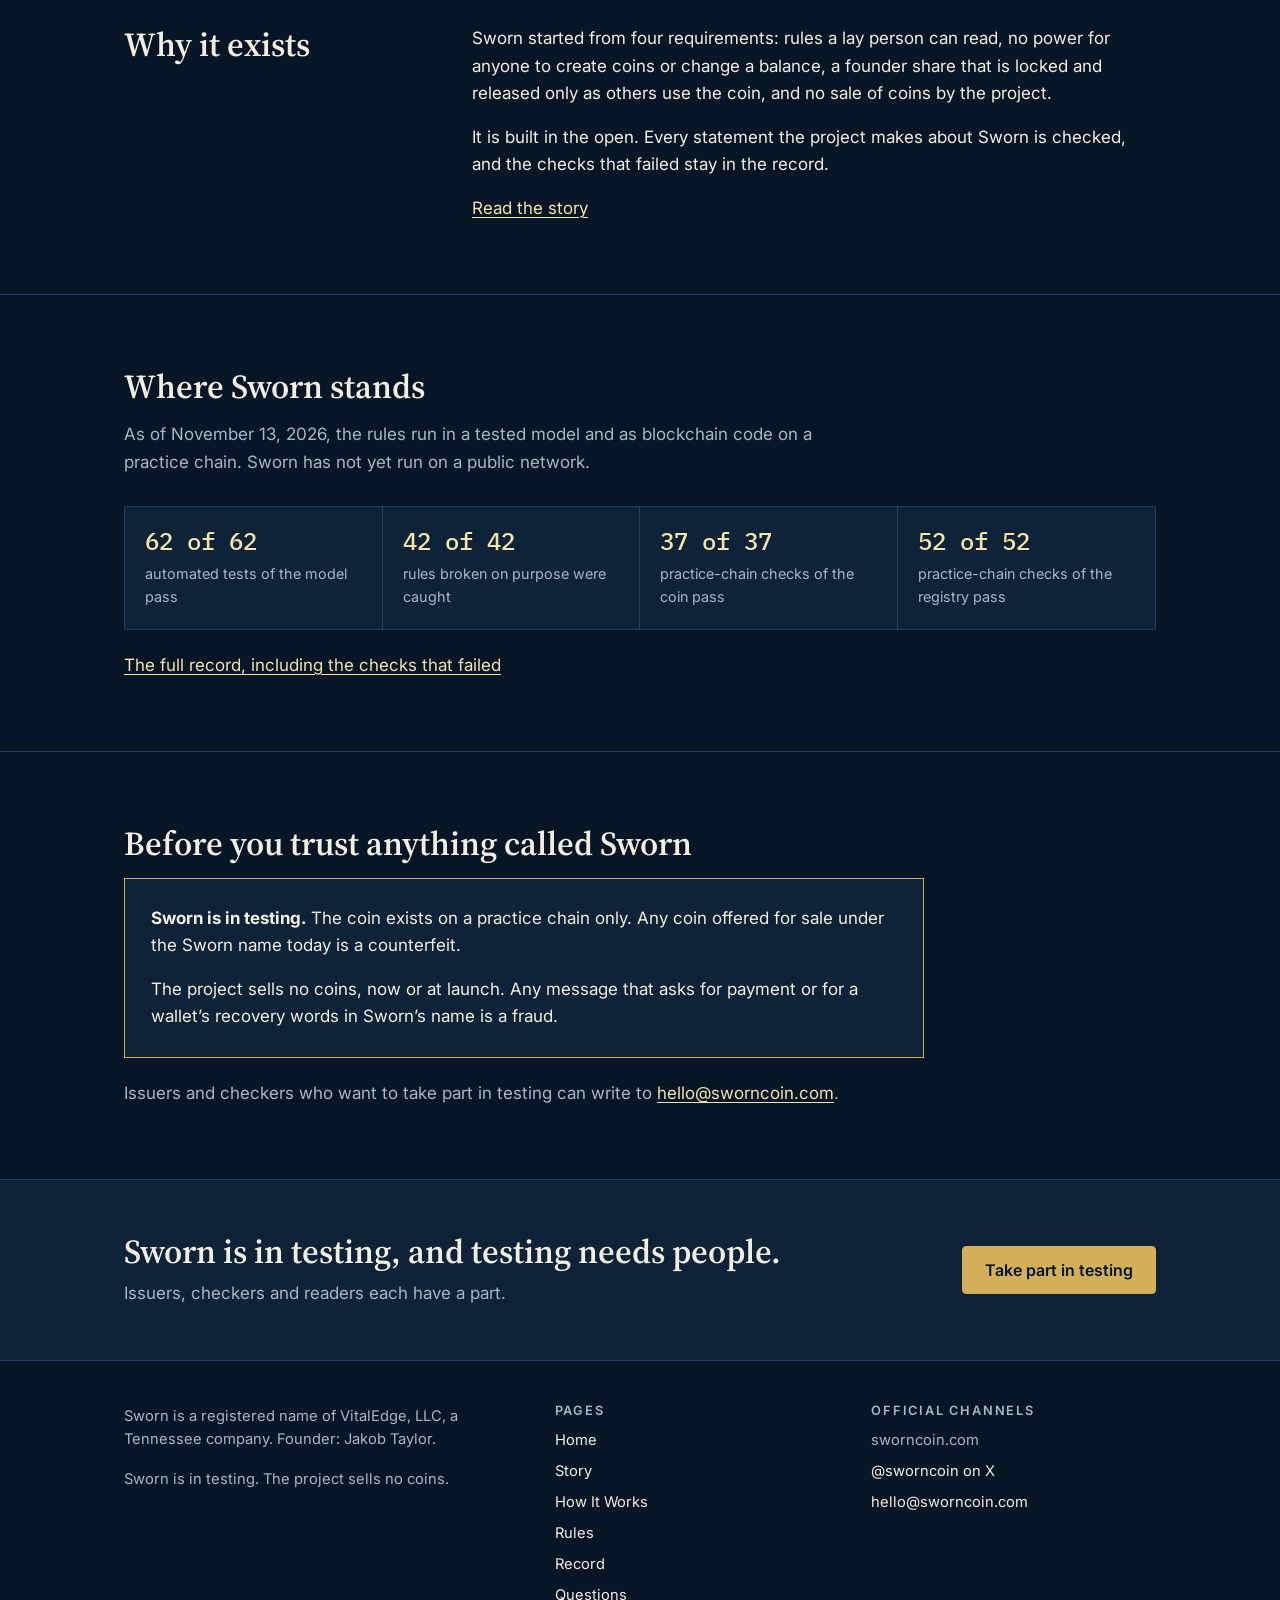
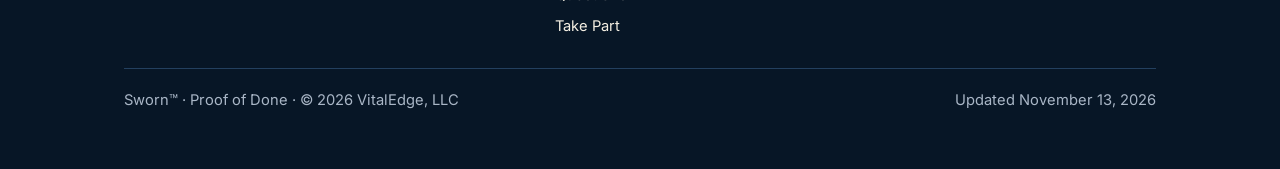
==== commit 1994f882: "Story and Take Part pages, statement builder Co-Authored-By: Claude Fable 5.2 <noreply@anthropic.com" ====
--- a/index.html
+++ b/index.html
@@ -30,7 +30,8 @@
 <a class="skip" href="#main">Go to the main text</a>
 <header class="top"><div class="wrap">
   <a class="brand" href="./" aria-label="Sworn, home"><svg width="32" height="32" viewBox="0 0 1000 1000" aria-hidden="true"><defs><linearGradient id="mg" x1="0" y1="0" x2="1" y2="1"><stop offset="0" stop-color="#F6E3A8"/><stop offset=".5" stop-color="#D4AF5A"/><stop offset="1" stop-color="#9C7526"/></linearGradient></defs><circle cx="500" cy="500" r="448" fill="none" stroke="url(#mg)" stroke-width="30"/><g transform="translate(500 500) scale(.92) translate(-500 -500)"><path d="M265 410 L385 530 L647 268" fill="none" stroke="url(#mg)" stroke-width="84"/><path d="M735 590 L615 470 L353 732" fill="none" stroke="#F3EEE2" stroke-width="84"/></g></svg><span>SWORN<sup>™</sup></span></a>
-  <nav aria-label="Main"><ul><li><a href="./" aria-current="page">Home</a></li><li><a href="how-it-works/">How It Works</a></li><li><a href="rules/">Rules</a></li><li><a href="record/">Record</a></li><li><a href="questions/">Questions</a></li></ul></nav>
+  <nav aria-label="Main"><ul><li><a href="./" aria-current="page">Home</a></li><li><a href="story/">Story</a></li><li><a href="how-it-works/">How It Works</a></li><li><a href="rules/">Rules</a></li><li><a href="record/">Record</a></li><li><a href="questions/">Questions</a></li></ul></nav>
+  <a class="btn primary small" href="take-part/">Take Part</a>
 </div></header>
 <main id="main">
 
@@ -40,7 +41,7 @@
     <h1>A coin for proving that work was done.</h1>
     <p class="lede">Sworn makes a claim cost something to break. The person who makes the claim locks coins behind it. An independent checker reads the facts, and anyone can challenge the finding for 7 days.</p>
     <p class="facts">1,000,000,000 coins, created once. 17 rules in plain English. Ticker SWORN.</p>
-    <div class="actions"><a class="btn primary" href="how-it-works/">See how it works</a><a class="btn quiet" href="rules/">Read the 17 rules</a></div>
+    <div class="actions"><a class="btn primary" href="take-part/">Take part in testing</a><a class="btn quiet" href="how-it-works/">See how it works</a></div>
     <span class="status">In testing. The coin trades nowhere today.</span>
   </div>
   <img src="sworn-coin.svg" width="330" height="330" alt="The Sworn coin: two interlocked check marks on a gold face">
@@ -85,6 +86,16 @@
   <h2 id="h-uses">Who uses Sworn</h2>
   <p class="sub">The coin has four jobs: an issuer’s bond, a checker’s stake, the fee for a check, and the bond on a report or a challenge.</p>
   <ul class="rows"><li><h3>A reader</h3><p>You are deciding whether to trust a coin. You see which of its promises have coins behind them, which were honored and which were broken. Reading requires no Sworn.</p></li><li><h3>An issuer</h3><p>You run a coin and want your promises about it believed. You post a statement for 30 to 365 days, lock a bond of at least 10,000 Sworn behind it and pay a fee of at least 20 Sworn. When the statement stands through its term, the bond returns and the record shows the statement as honored.</p></li><li><h3>A checker</h3><p>You verify statements. You post at least 10,000 Sworn as your stake, read the coin and record a finding. You receive 80% of the fee for each finding that stands. A false finding costs 50% of your stake.</p></li><li><h3>A reporter</h3><p>You find a statement that has turned false. You post 100 Sworn with your report. When the statement reads false, you receive 20% of its bond. When it still reads true, your 100 Sworn go to the issuer.</p></li></ul>
+  <p style="margin:30px 0 0"><a href="take-part/">Find your part in testing</a></p>
+</div></section>
+
+<section aria-labelledby="h-story"><div class="wrap split">
+  <h2 id="h-story">Why it exists</h2>
+  <div class="prose">
+    <p>Sworn started from four requirements: rules a lay person can read, no power for anyone to create coins or change a balance, a founder share that is locked and released only as others use the coin, and no sale of coins by the project.</p>
+    <p>It is built in the open. Every statement the project makes about Sworn is checked, and the checks that failed stay in the record.</p>
+    <p style="margin:0"><a href="story/">Read the story</a></p>
+  </div>
 </div></section>
 
 <section aria-labelledby="h-standing"><div class="wrap">
@@ -108,11 +119,12 @@
   <p style="margin:22px 0 0" class="muted">Issuers and checkers who want to take part in testing can write to <a href="mailto:hello@sworncoin.com">hello@sworncoin.com</a>.</p>
 </div></section>
 
+<section class="tight band" aria-labelledby="h-cta"><div class="wrap cta"><div><h2 id="h-cta">Sworn is in testing, and testing needs people.</h2><p class="muted" style="margin:8px 0 0">Issuers, checkers and readers each have a part.</p></div><a class="btn primary" href="take-part/">Take part in testing</a></div></section>
 </main>
 <footer><div class="wrap">
   <div class="cols">
     <div><p style="max-width:38ch">Sworn is a registered name of VitalEdge, LLC, a Tennessee company. Founder: Jakob Taylor.</p><p>Sworn is in testing. The project sells no coins.</p></div>
-    <div><h2>Pages</h2><ul><li><a href="./">Home</a></li><li><a href="how-it-works/">How It Works</a></li><li><a href="rules/">Rules</a></li><li><a href="record/">Record</a></li><li><a href="questions/">Questions</a></li></ul></div>
+    <div><h2>Pages</h2><ul><li><a href="./">Home</a></li><li><a href="story/">Story</a></li><li><a href="how-it-works/">How It Works</a></li><li><a href="rules/">Rules</a></li><li><a href="record/">Record</a></li><li><a href="questions/">Questions</a></li><li><a href="take-part/">Take Part</a></li></ul></div>
     <div><h2>Official Channels</h2><ul><li>sworncoin.com</li><li><a href="https://x.com/sworncoin" rel="noopener">@sworncoin on X</a></li><li><a href="mailto:hello@sworncoin.com">hello@sworncoin.com</a></li></ul></div>
   </div>
   <div class="fine"><span>Sworn™ · Proof of Done · © 2026 VitalEdge, LLC</span><span>Updated November 13, 2026</span></div>
--- a/site.css
+++ b/site.css
@@ -16,7 +16,10 @@
 .wrap { max-width: var(--w); margin: 0 auto; padding: 0 24px; }
 
 header.top { position: sticky; top: 0; z-index: 10; background: var(--field); border-bottom: 1px solid var(--line); }
-header.top .wrap { display: flex; align-items: center; justify-content: space-between; gap: 20px; min-height: 64px; }
+header.top .wrap { display: grid; grid-template-columns: auto 1fr auto; align-items: center; gap: 20px; min-height: 64px; }
+header.top nav { justify-self: end; }
+.btn.small { padding: 10px 16px; font-size: .92rem; }
+.band { background: var(--panel); }
 .brand { display: flex; align-items: center; gap: 12px; text-decoration: none; color: var(--ink); font: 600 1.1rem/1 var(--body); letter-spacing: .28em; flex: none; }
 .brand sup { font-size: .5em; letter-spacing: 0; color: var(--muted); margin-left: -.3em; }
 nav ul { list-style: none; display: flex; gap: 4px; margin: 0; padding: 0; }
@@ -124,6 +127,21 @@
 .scard .st { font: 500 1.45rem/1.3 var(--display); margin: 0 0 20px; }
 .scard dl { margin: 0; } .scard dl div { display: grid; grid-template-columns: 7.5rem 1fr; gap: 10px; padding: 9px 0; border-top: 1px solid var(--line); font-size: .95rem; }
 .scard dt { color: var(--muted); } .scard dd { margin: 0; }
+.tracks { display: grid; grid-template-columns: repeat(3, 1fr); gap: 0; border: 1px solid var(--line); background: var(--panel); }
+.tracks article { padding: 28px 26px; border-right: 1px solid var(--line); display: flex; flex-direction: column; } .tracks article:last-child { border-right: 0; }
+.tracks h3 { font: 600 1.35rem/1.25 var(--display); margin: 0 0 6px; } .tracks .who { color: var(--muted); font-size: .95rem; margin: 0 0 18px; }
+.tracks ol { margin: 0 0 22px; padding-left: 1.2em; display: flex; flex-direction: column; gap: 8px; font-size: .97rem; } .tracks .btn { margin-top: auto; text-align: center; }
+.builder { display: grid; grid-template-columns: 1fr 1fr; gap: 0; border: 1px solid var(--line); background: var(--panel); max-width: 980px; }
+.builder form { padding: 28px 26px; border-right: 1px solid var(--line); display: flex; flex-direction: column; gap: 20px; }
+.builder label { display: block; font-weight: 600; font-size: .95rem; margin-bottom: 8px; }
+.builder select, .builder input[type=text], .builder input[type=number] { width: 100%; background: var(--field); color: var(--ink); border: 1px solid var(--line); border-radius: 4px; padding: 12px; font: 400 1rem var(--body); }
+.builder input[type=range] { width: 100%; accent-color: var(--gold); }
+.builder .hint { color: var(--muted); font-size: .88rem; margin: 6px 0 0; }
+.builder .out { padding: 28px 26px; } .builder .out .st { font: 500 1.3rem/1.3 var(--display); margin: 0 0 18px; }
+.builder .out dl { margin: 0 0 22px; } .builder .out dl div { display: grid; grid-template-columns: 9.5rem 1fr; gap: 10px; padding: 9px 0; border-top: 1px solid var(--line); font-size: .95rem; }
+.builder .out dt { color: var(--muted); } .builder .out dd { margin: 0; }
+pre.msg { white-space: pre-wrap; background: var(--panel); border: 1px solid var(--line); padding: 20px; font: 400 .95rem/1.6 var(--body); max-width: 760px; margin: 0 0 14px; }
+.story h2 { margin-top: 0; } .story .prose p { font-size: 1.05rem; }
 .notice { background: var(--panel); border: 1px solid var(--gold); padding: 26px; max-width: 800px; }
 .notice > :last-child { margin: 0; }
 .cta { display: flex; justify-content: space-between; align-items: center; gap: 20px; flex-wrap: wrap; }
@@ -147,6 +165,8 @@
   .hero .wrap { grid-template-columns: 1fr; padding-top: 44px; padding-bottom: 56px; gap: 28px; }
   .hero img { max-width: 170px; order: -1; justify-self: start; }
   .split { grid-template-columns: 1fr; gap: 16px; } .two { grid-template-columns: 1fr; gap: 30px; }
+  .tracks { grid-template-columns: 1fr; } .tracks article { border-right: 0; border-bottom: 1px solid var(--line); } .tracks article:last-child { border-bottom: 0; }
+  .builder { grid-template-columns: 1fr; } .builder form { border-right: 0; border-bottom: 1px solid var(--line); }
   .flow { grid-template-columns: 1fr; gap: 0; }
   .flow li { display: grid; grid-template-columns: 44px 1fr; gap: 0 16px; padding: 0 0 22px; }
   .flow li::before { grid-row: span 2; margin: 0; }
@@ -157,8 +177,9 @@
   ul.ex li { grid-template-columns: 1fr; }
   footer .cols { grid-template-columns: 1fr 1fr; }
 }
-@media (max-width: 760px) {
-  header.top .wrap { flex-direction: column; align-items: stretch; gap: 0; padding-top: 12px; }
+@media (max-width: 1020px) {
+  header.top .wrap { grid-template-columns: 1fr auto; gap: 0 12px; padding-top: 10px; }
+  header.top nav { grid-column: 1 / -1; grid-row: 2; justify-self: stretch; }
   nav { margin: 6px -24px 0; overflow-x: auto; -webkit-overflow-scrolling: touch; scrollbar-width: none; } nav::-webkit-scrollbar { display: none; }
   nav ul { padding: 0 14px; } nav a { padding: 12px 10px; }
   html { scroll-padding-top: 120px; }
@@ -168,6 +189,7 @@
   tr { display: block; padding: 14px 16px; border-bottom: 1px solid var(--line); } tr:last-child { border-bottom: 0; } tr.cont { padding-top: 0; margin-top: -4px; }
   td { display: block; padding: 2px 0; border: 0; white-space: normal !important; } td:empty { display: none; }
   td:first-child { font-weight: 600; } td[data-l]:not(:first-child):not(.res):not(.plainv)::before { content: attr(data-l) ": "; color: var(--muted); font-family: var(--body); font-weight: 400; }
+  .builder .out dl div, .scard dl div { grid-template-columns: 1fr; gap: 2px; }
   .tl li { grid-template-columns: 4.6rem 1fr; gap: 0 14px; } .tl li::before { left: 4.6rem; }
   .figs { grid-template-columns: 1fr; } .figs div { border-right: 0; border-bottom: 1px solid var(--line); } .figs div:last-child { border-bottom: 0; }
   footer .cols { grid-template-columns: 1fr; }
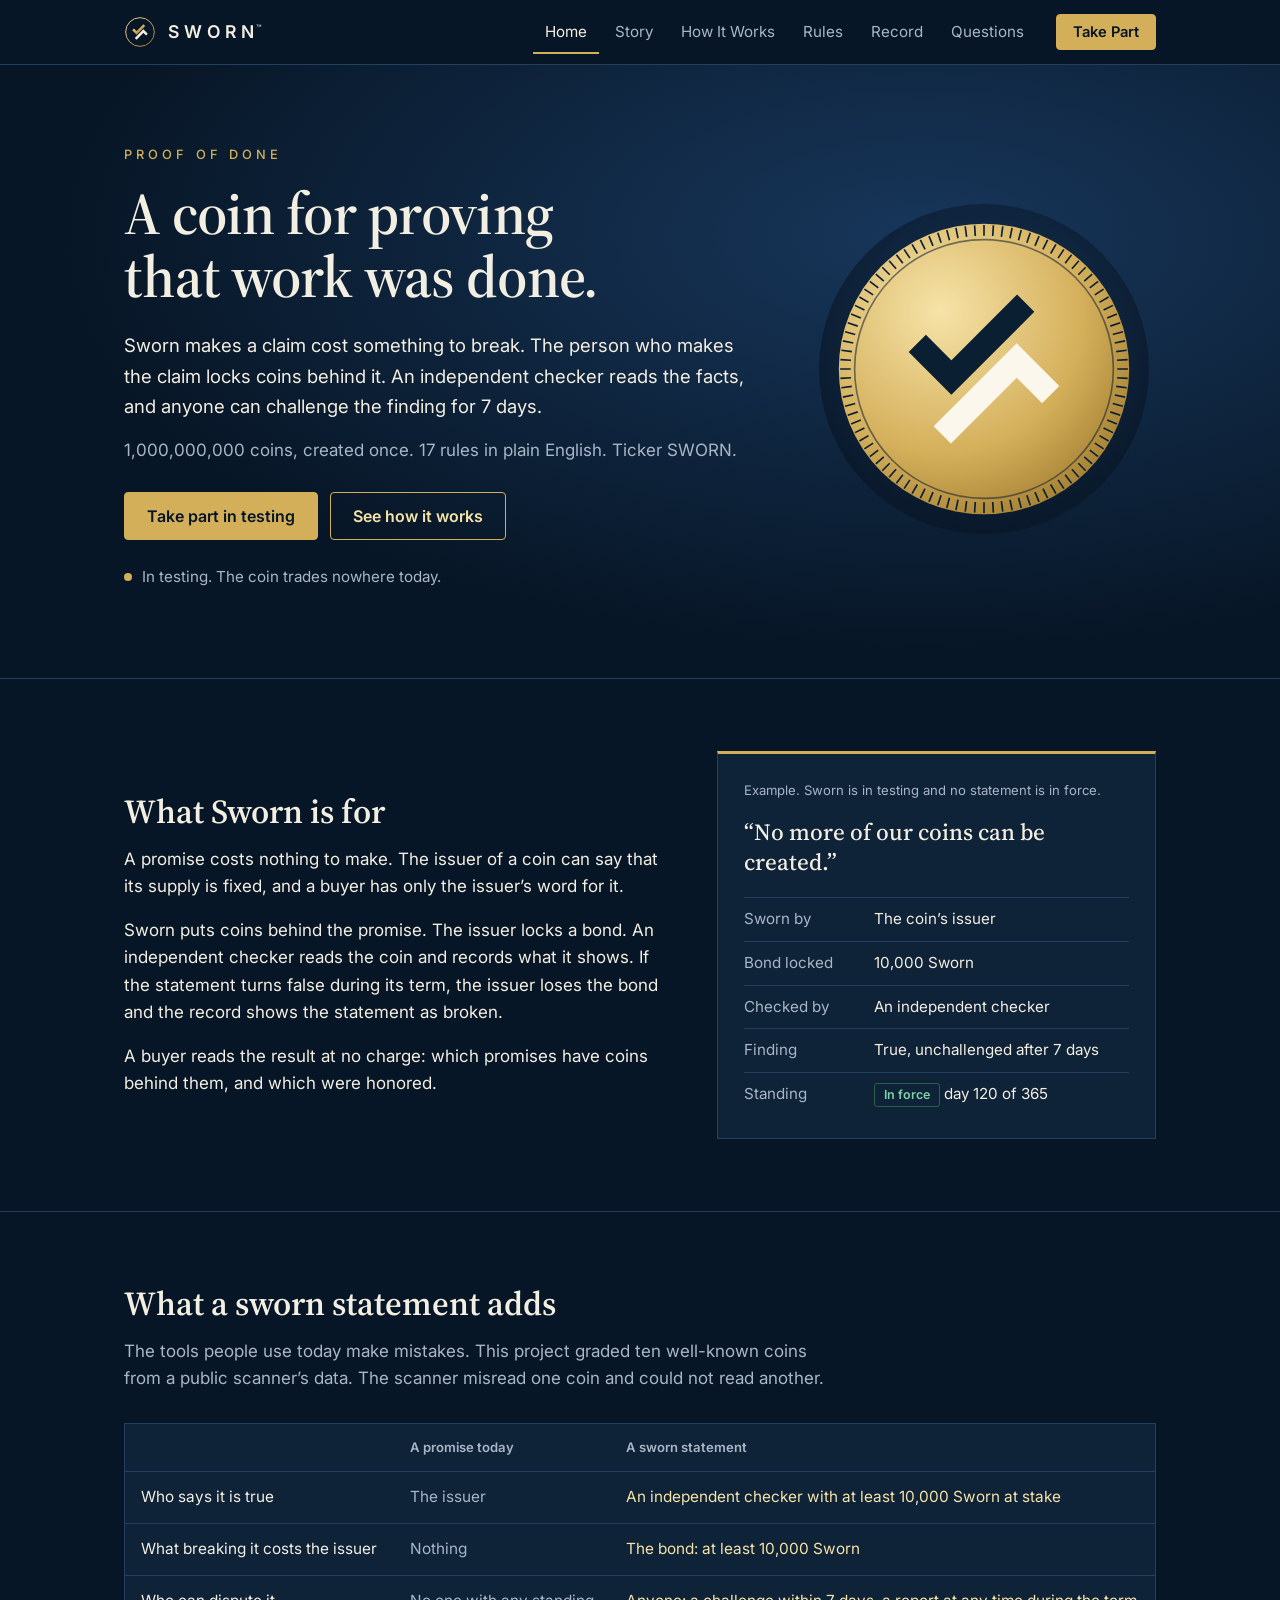
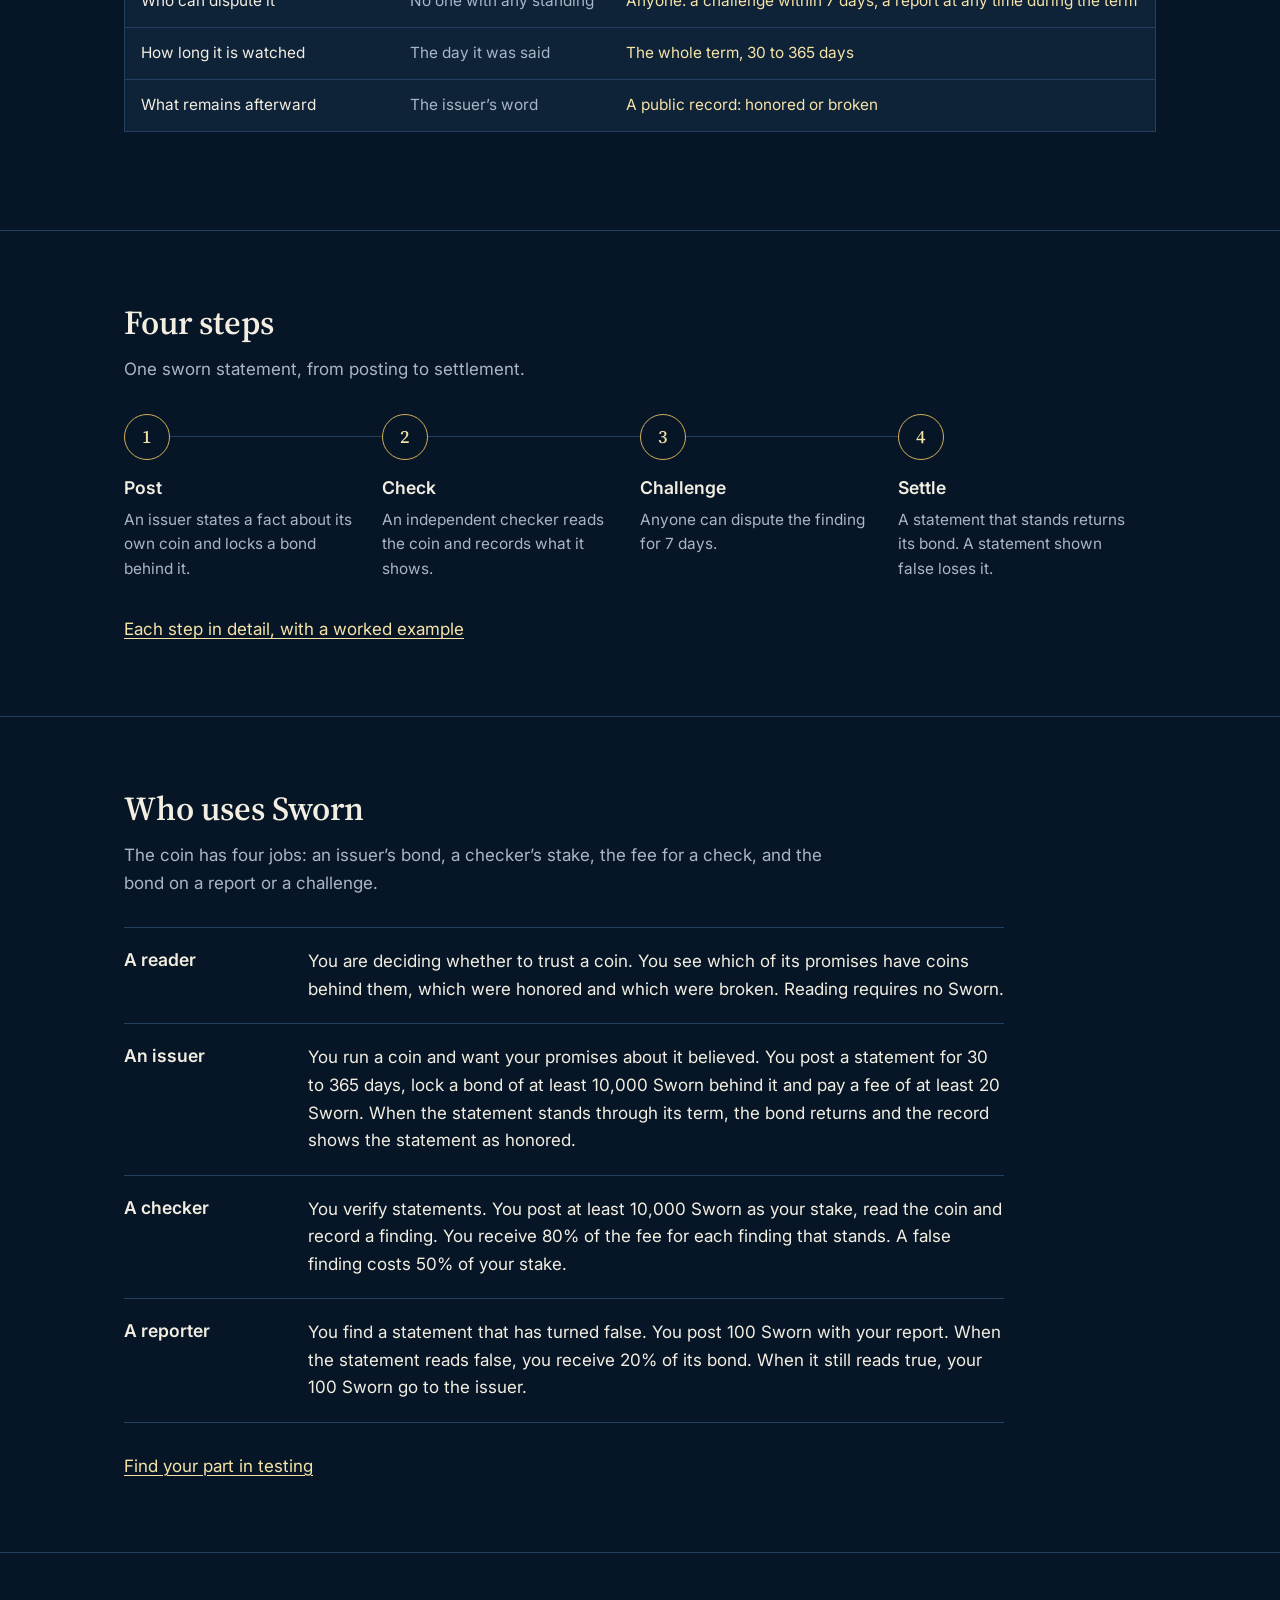
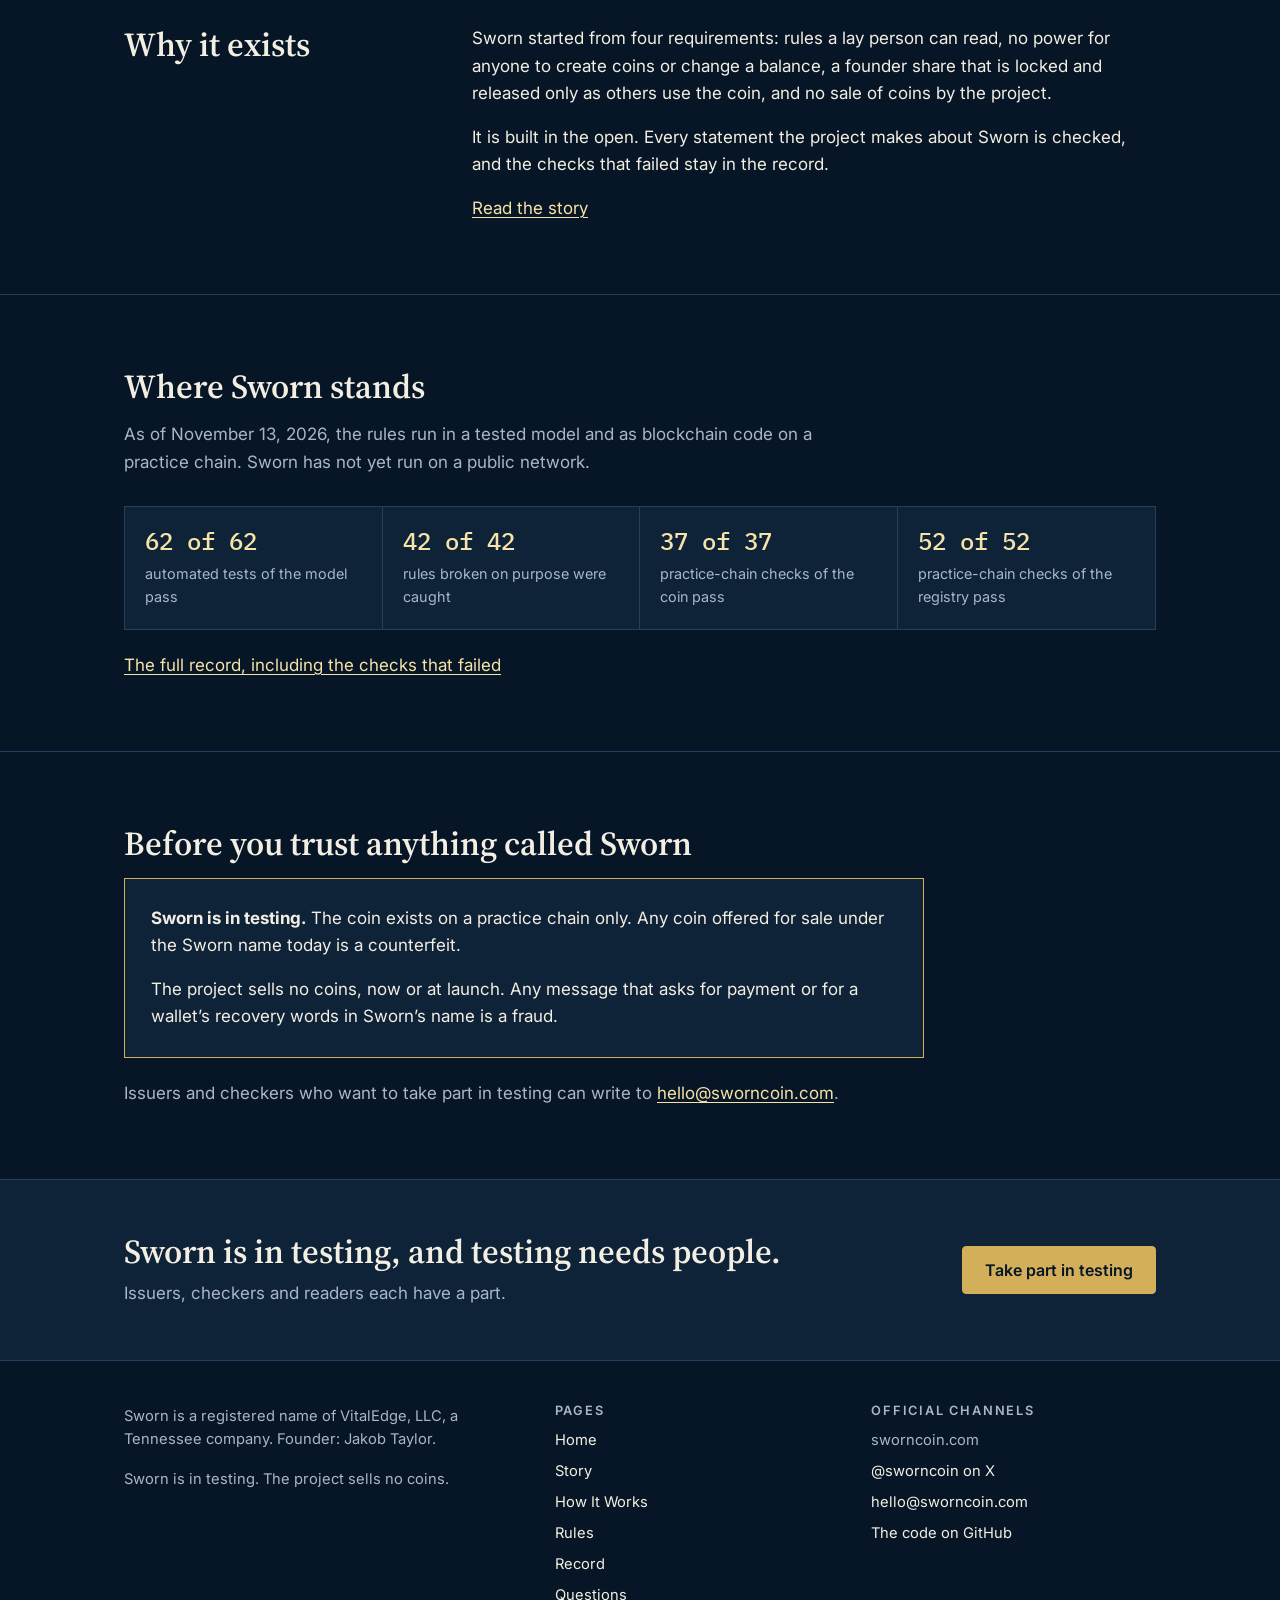
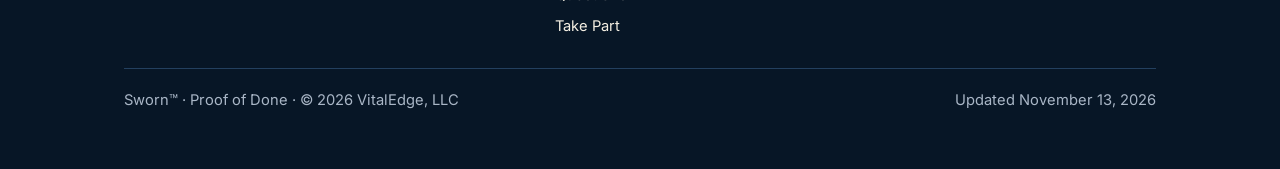
==== commit 03ba398e: "Links to the public code; a path for reviewers Co-Authored-By: Claude Fable 5.2 <noreply@anthropic.c" ====
--- a/index.html
+++ b/index.html
@@ -73,6 +73,7 @@
   <div class="scroll"><table><thead><tr><th scope="col"></th><th scope="col">A promise today</th><th scope="col">A sworn statement</th></tr></thead><tbody>
   <tr><td data-l="Question">Who says it is true</td><td data-l="A promise today" class="muted">The issuer</td><td data-l="A sworn statement" class="sw">An independent checker with at least 10,000 Sworn at stake</td></tr><tr><td data-l="Question">What breaking it costs the issuer</td><td data-l="A promise today" class="muted">Nothing</td><td data-l="A sworn statement" class="sw">The bond: at least 10,000 Sworn</td></tr><tr><td data-l="Question">Who can dispute it</td><td data-l="A promise today" class="muted">No one with any standing</td><td data-l="A sworn statement" class="sw">Anyone: a challenge within 7 days, a report at any time during the term</td></tr><tr><td data-l="Question">How long it is watched</td><td data-l="A promise today" class="muted">The day it was said</td><td data-l="A sworn statement" class="sw">The whole term, 30 to 365 days</td></tr><tr><td data-l="Question">What remains afterward</td><td data-l="A promise today" class="muted">The issuer’s word</td><td data-l="A sworn statement" class="sw">A public record: honored or broken</td></tr>
   </tbody></table></div>
+  
 </div></section>
 
 <section aria-labelledby="h-flow"><div class="wrap">
@@ -125,7 +126,7 @@
   <div class="cols">
     <div><p style="max-width:38ch">Sworn is a registered name of VitalEdge, LLC, a Tennessee company. Founder: Jakob Taylor.</p><p>Sworn is in testing. The project sells no coins.</p></div>
     <div><h2>Pages</h2><ul><li><a href="./">Home</a></li><li><a href="story/">Story</a></li><li><a href="how-it-works/">How It Works</a></li><li><a href="rules/">Rules</a></li><li><a href="record/">Record</a></li><li><a href="questions/">Questions</a></li><li><a href="take-part/">Take Part</a></li></ul></div>
-    <div><h2>Official Channels</h2><ul><li>sworncoin.com</li><li><a href="https://x.com/sworncoin" rel="noopener">@sworncoin on X</a></li><li><a href="mailto:hello@sworncoin.com">hello@sworncoin.com</a></li></ul></div>
+    <div><h2>Official Channels</h2><ul><li>sworncoin.com</li><li><a href="https://x.com/sworncoin" rel="noopener">@sworncoin on X</a></li><li><a href="mailto:hello@sworncoin.com">hello@sworncoin.com</a></li><li><a href="https://github.com/twimjakob1/sworn" rel="noopener">The code on GitHub</a></li></ul></div>
   </div>
   <div class="fine"><span>Sworn™ · Proof of Done · © 2026 VitalEdge, LLC</span><span>Updated November 13, 2026</span></div>
 </div></footer>
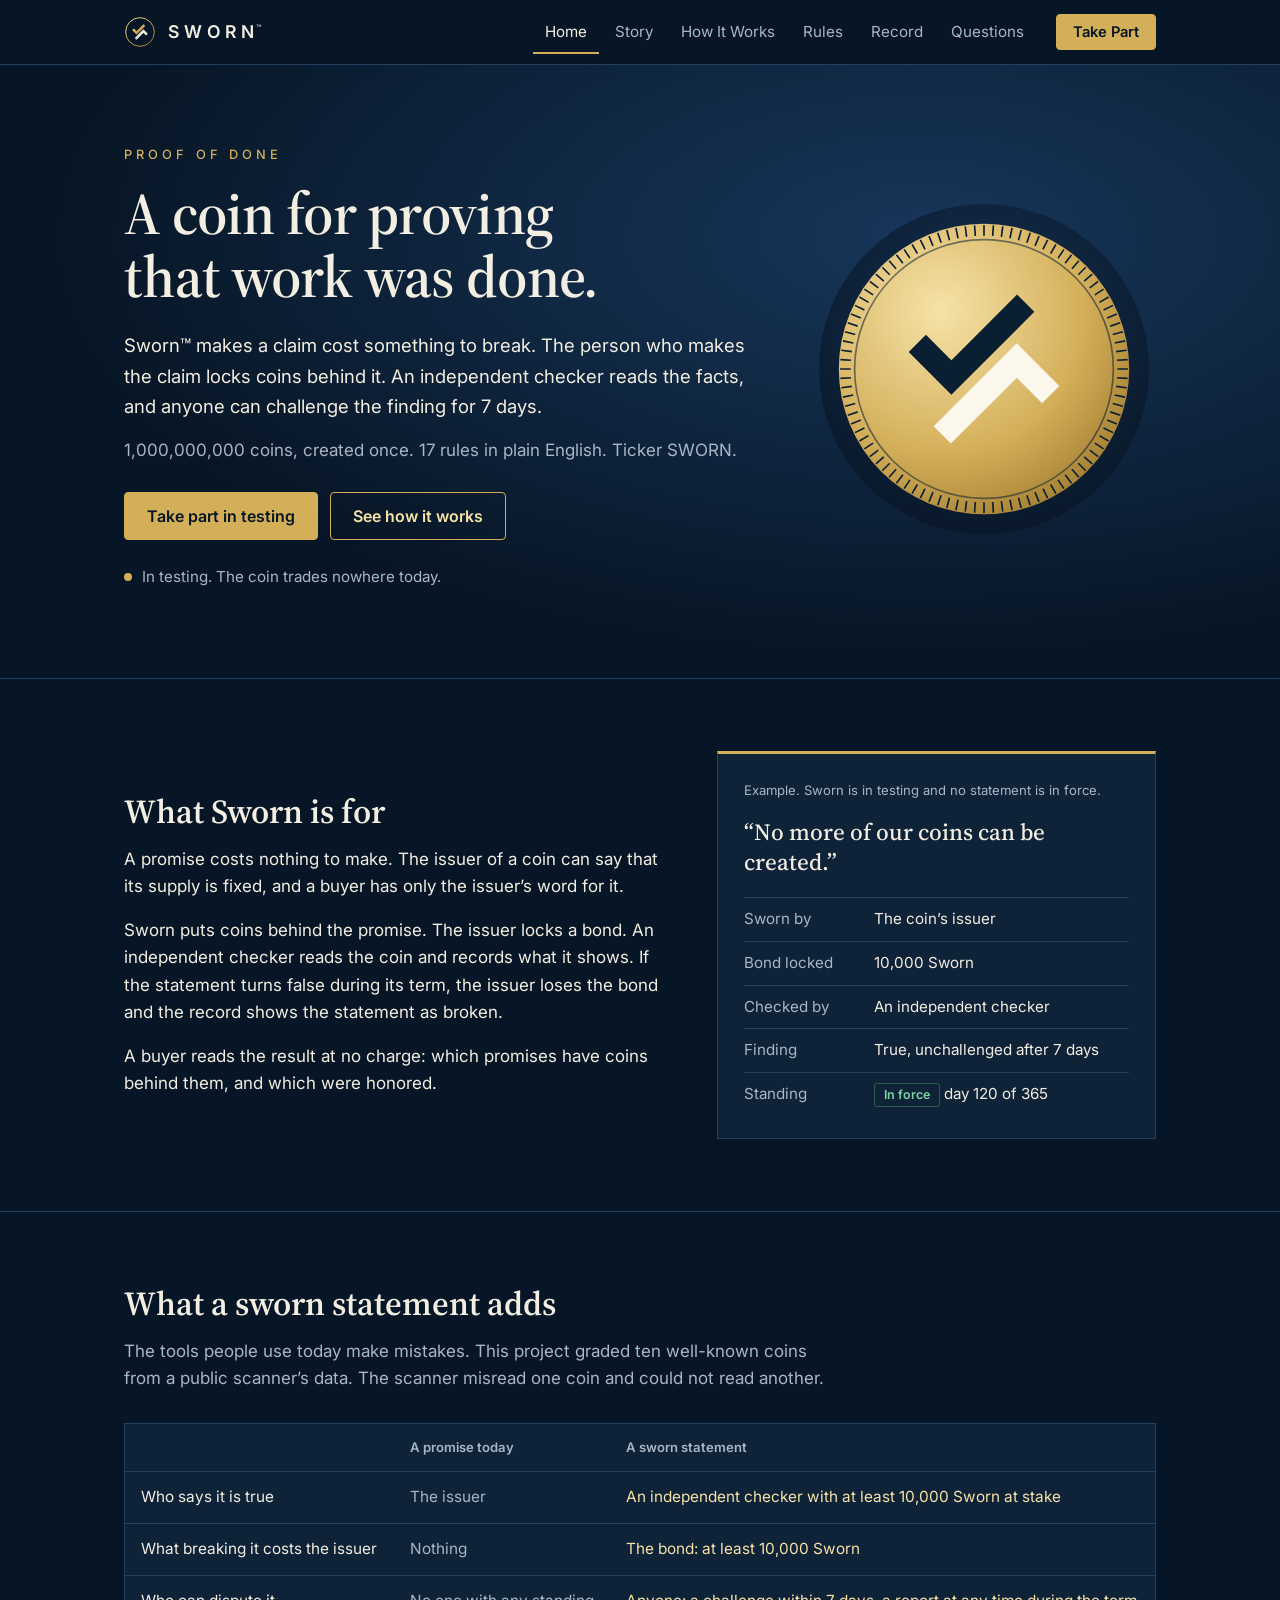
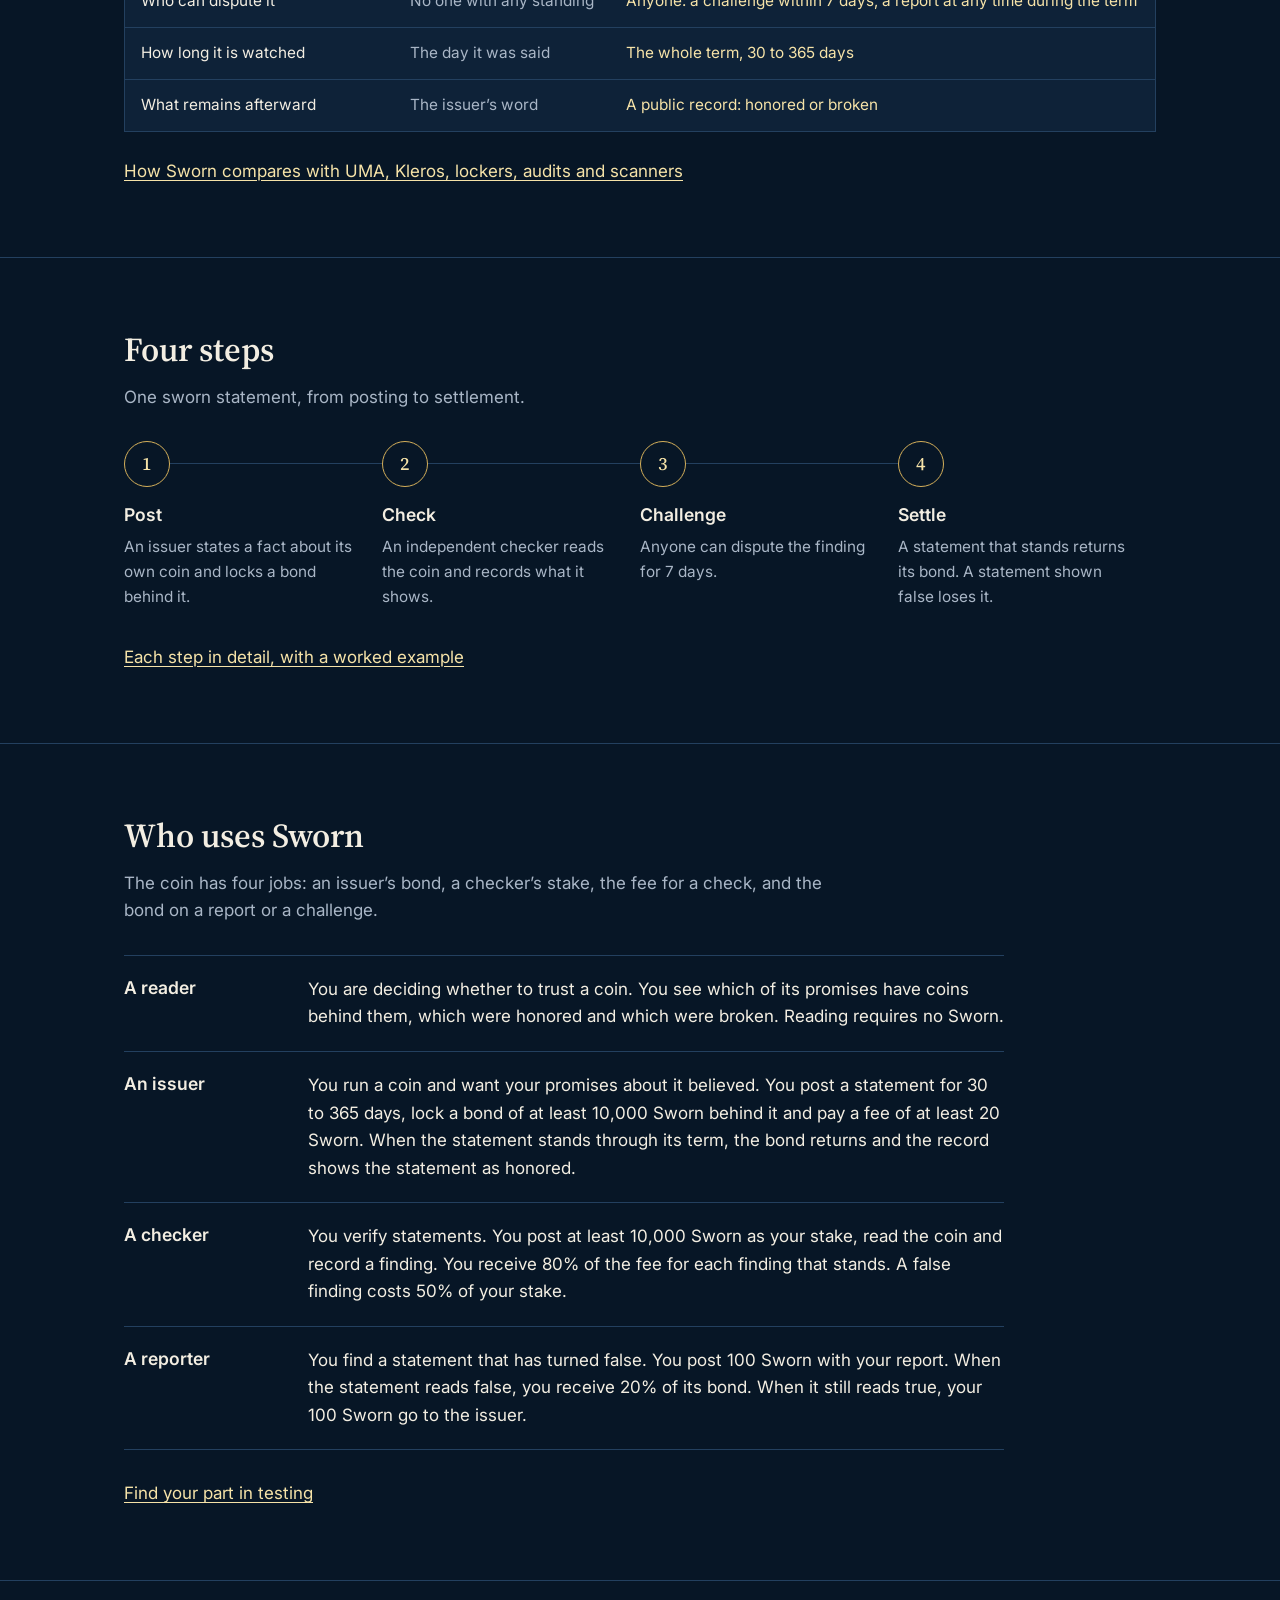
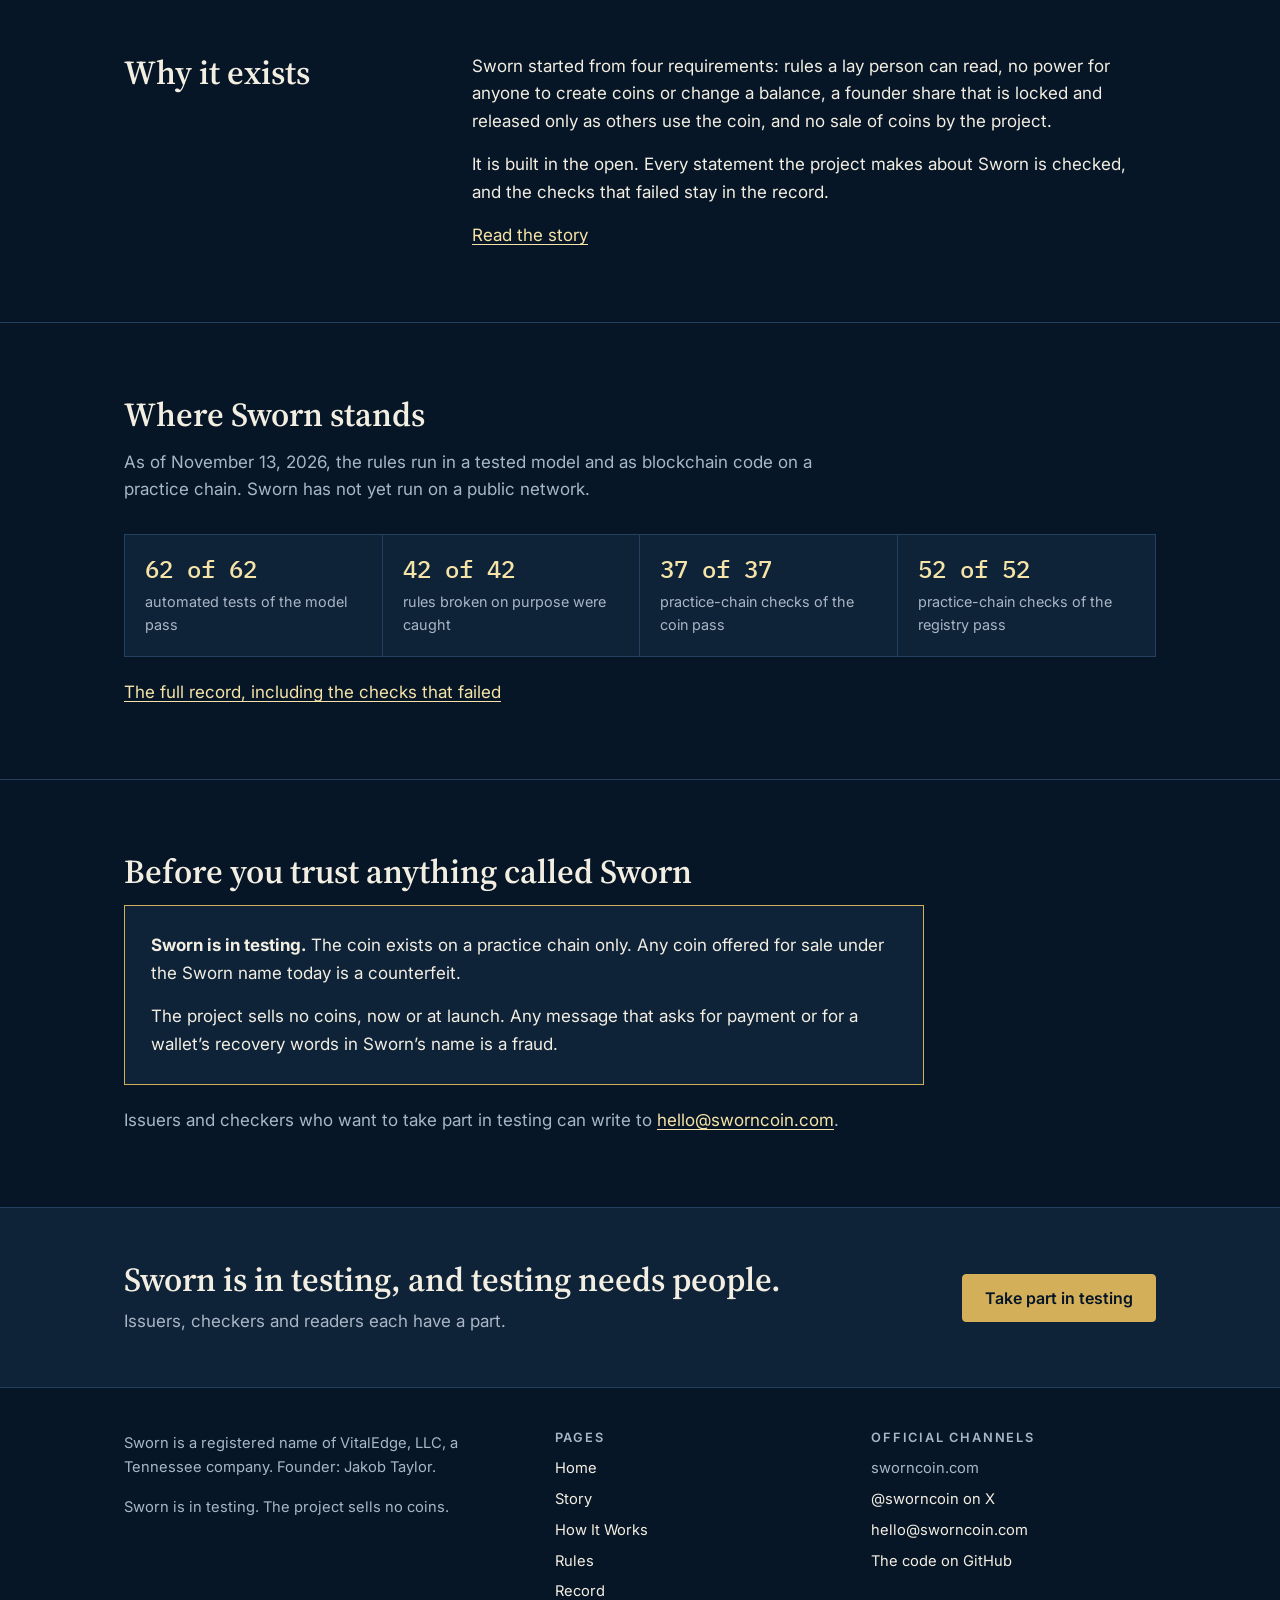
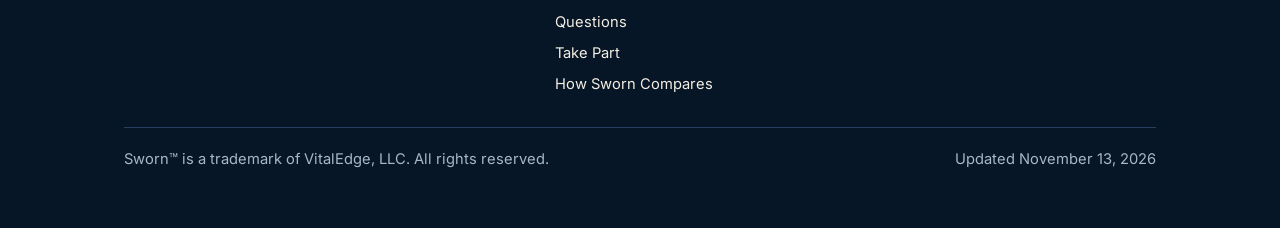
==== commit bdafc475: "How Sworn Compares page; trademark placements Co-Authored-By: Claude Fable 5.2 <noreply@anthropic.co" ====
--- a/index.html
+++ b/index.html
@@ -3,7 +3,7 @@
 <head>
 <meta charset="utf-8">
 <meta name="viewport" content="width=device-width, initial-scale=1">
-<title>Sworn | A Coin for Proving That Work Was Done</title>
+<title>Sworn™ | A Coin for Proving That Work Was Done</title>
 <meta name="description" content="Sworn is a coin for proving that a claim is true: a bond, an independent check and a 7-day challenge. Fixed supply of 1 billion. In testing now.">
 <link rel="canonical" href="https://sworncoin.com/">
 <link rel="icon" type="image/svg+xml" href="favicon.svg">
@@ -11,7 +11,7 @@
 <meta property="og:type" content="website">
 <meta property="og:site_name" content="Sworn">
 <meta property="og:url" content="https://sworncoin.com/">
-<meta property="og:title" content="Sworn | A Coin for Proving That Work Was Done">
+<meta property="og:title" content="Sworn™ | A Coin for Proving That Work Was Done">
 <meta property="og:description" content="Sworn is a coin for proving that a claim is true: a bond, an independent check and a 7-day challenge. Fixed supply of 1 billion. In testing now.">
 <meta property="og:image" content="https://sworncoin.com/sworn-share-1200x630.png">
 <meta property="og:image:width" content="1200">
@@ -39,7 +39,7 @@
   <div>
     <p class="eyebrow">Proof of Done</p>
     <h1>A coin for proving that work was done.</h1>
-    <p class="lede">Sworn makes a claim cost something to break. The person who makes the claim locks coins behind it. An independent checker reads the facts, and anyone can challenge the finding for 7 days.</p>
+    <p class="lede">Sworn™ makes a claim cost something to break. The person who makes the claim locks coins behind it. An independent checker reads the facts, and anyone can challenge the finding for 7 days.</p>
     <p class="facts">1,000,000,000 coins, created once. 17 rules in plain English. Ticker SWORN.</p>
     <div class="actions"><a class="btn primary" href="take-part/">Take part in testing</a><a class="btn quiet" href="how-it-works/">See how it works</a></div>
     <span class="status">In testing. The coin trades nowhere today.</span>
@@ -73,7 +73,7 @@
   <div class="scroll"><table><thead><tr><th scope="col"></th><th scope="col">A promise today</th><th scope="col">A sworn statement</th></tr></thead><tbody>
   <tr><td data-l="Question">Who says it is true</td><td data-l="A promise today" class="muted">The issuer</td><td data-l="A sworn statement" class="sw">An independent checker with at least 10,000 Sworn at stake</td></tr><tr><td data-l="Question">What breaking it costs the issuer</td><td data-l="A promise today" class="muted">Nothing</td><td data-l="A sworn statement" class="sw">The bond: at least 10,000 Sworn</td></tr><tr><td data-l="Question">Who can dispute it</td><td data-l="A promise today" class="muted">No one with any standing</td><td data-l="A sworn statement" class="sw">Anyone: a challenge within 7 days, a report at any time during the term</td></tr><tr><td data-l="Question">How long it is watched</td><td data-l="A promise today" class="muted">The day it was said</td><td data-l="A sworn statement" class="sw">The whole term, 30 to 365 days</td></tr><tr><td data-l="Question">What remains afterward</td><td data-l="A promise today" class="muted">The issuer’s word</td><td data-l="A sworn statement" class="sw">A public record: honored or broken</td></tr>
   </tbody></table></div>
-  
+  <p style="margin:0"><a href="compare/">How Sworn compares with UMA, Kleros, lockers, audits and scanners</a></p>
 </div></section>
 
 <section aria-labelledby="h-flow"><div class="wrap">
@@ -125,10 +125,10 @@
 <footer><div class="wrap">
   <div class="cols">
     <div><p style="max-width:38ch">Sworn is a registered name of VitalEdge, LLC, a Tennessee company. Founder: Jakob Taylor.</p><p>Sworn is in testing. The project sells no coins.</p></div>
-    <div><h2>Pages</h2><ul><li><a href="./">Home</a></li><li><a href="story/">Story</a></li><li><a href="how-it-works/">How It Works</a></li><li><a href="rules/">Rules</a></li><li><a href="record/">Record</a></li><li><a href="questions/">Questions</a></li><li><a href="take-part/">Take Part</a></li></ul></div>
+    <div><h2>Pages</h2><ul><li><a href="./">Home</a></li><li><a href="story/">Story</a></li><li><a href="how-it-works/">How It Works</a></li><li><a href="rules/">Rules</a></li><li><a href="record/">Record</a></li><li><a href="questions/">Questions</a></li><li><a href="take-part/">Take Part</a></li><li><a href="compare/">How Sworn Compares</a></li></ul></div>
     <div><h2>Official Channels</h2><ul><li>sworncoin.com</li><li><a href="https://x.com/sworncoin" rel="noopener">@sworncoin on X</a></li><li><a href="mailto:hello@sworncoin.com">hello@sworncoin.com</a></li><li><a href="https://github.com/twimjakob1/sworn" rel="noopener">The code on GitHub</a></li></ul></div>
   </div>
-  <div class="fine"><span>Sworn™ · Proof of Done · © 2026 VitalEdge, LLC</span><span>Updated November 13, 2026</span></div>
+  <div class="fine"><span>Sworn™ is a trademark of VitalEdge, LLC. All rights reserved.</span><span>Updated November 13, 2026</span></div>
 </div></footer>
 </body>
 </html>
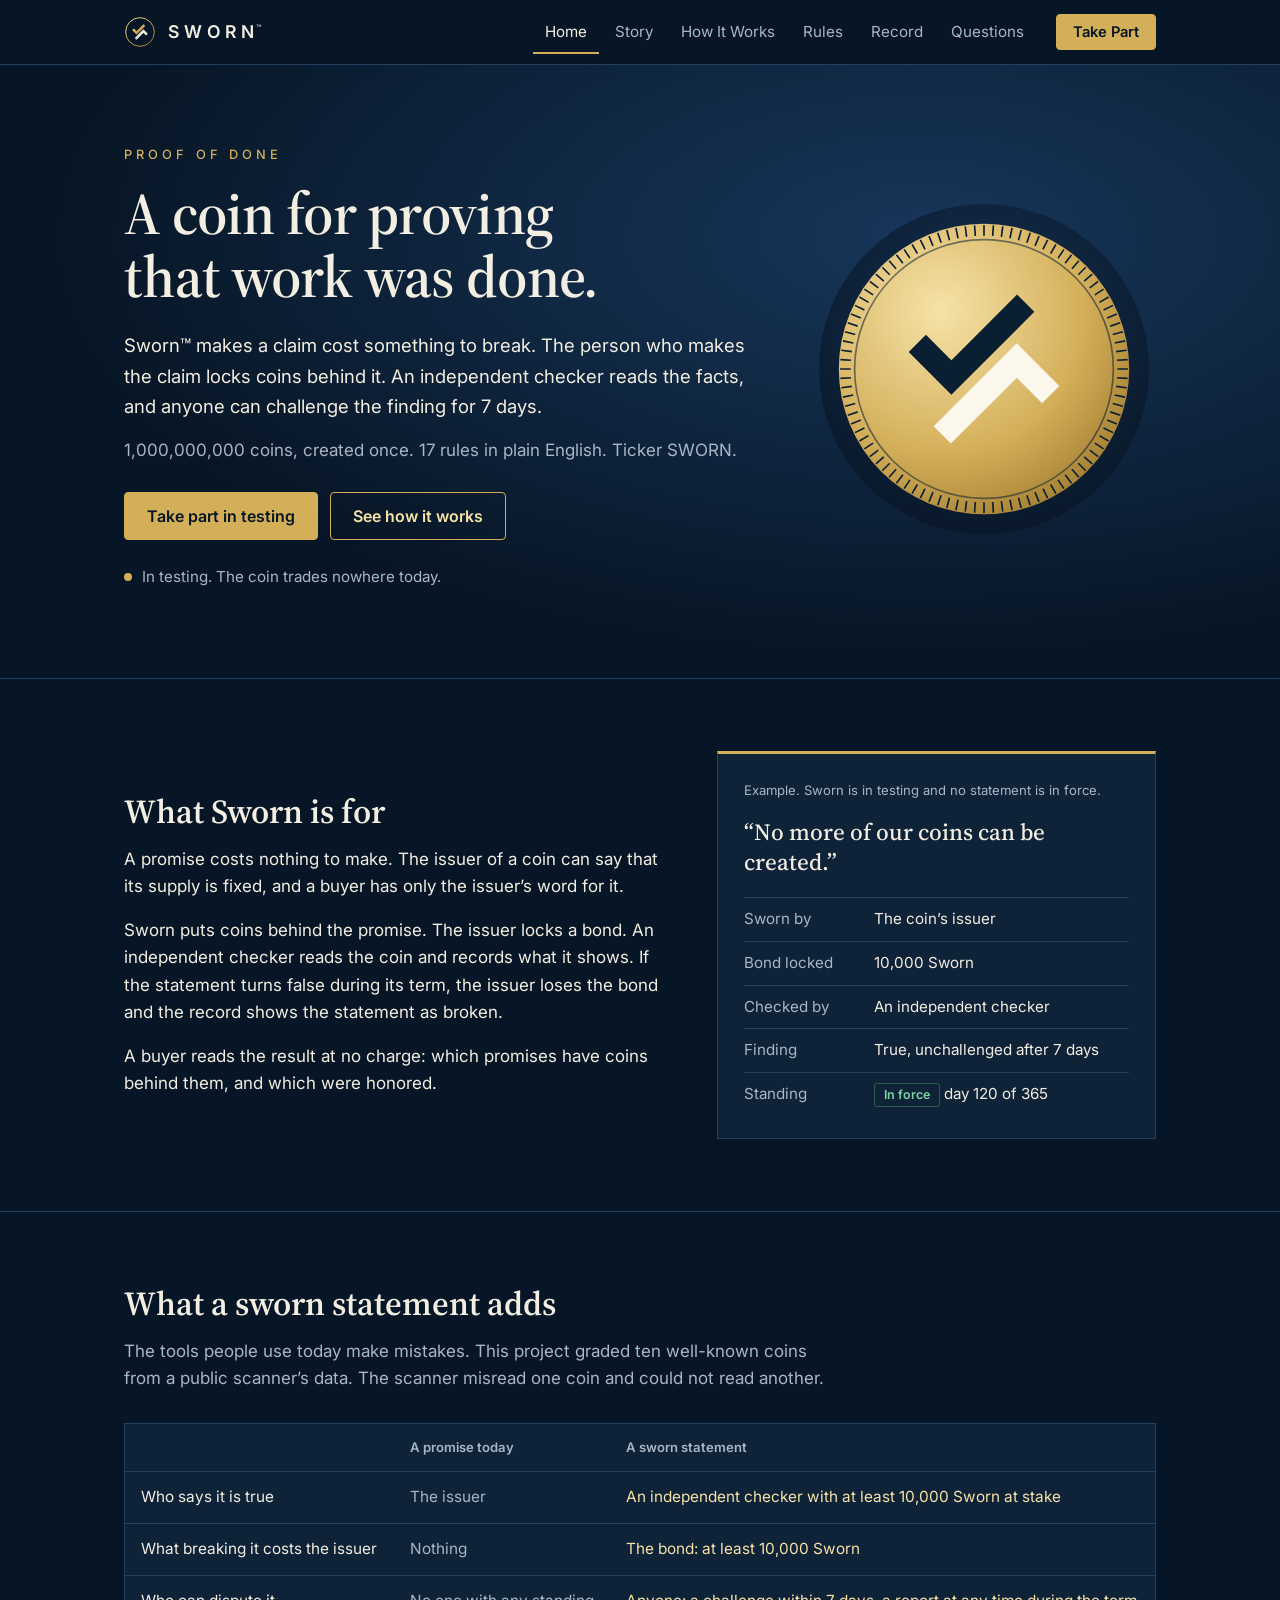
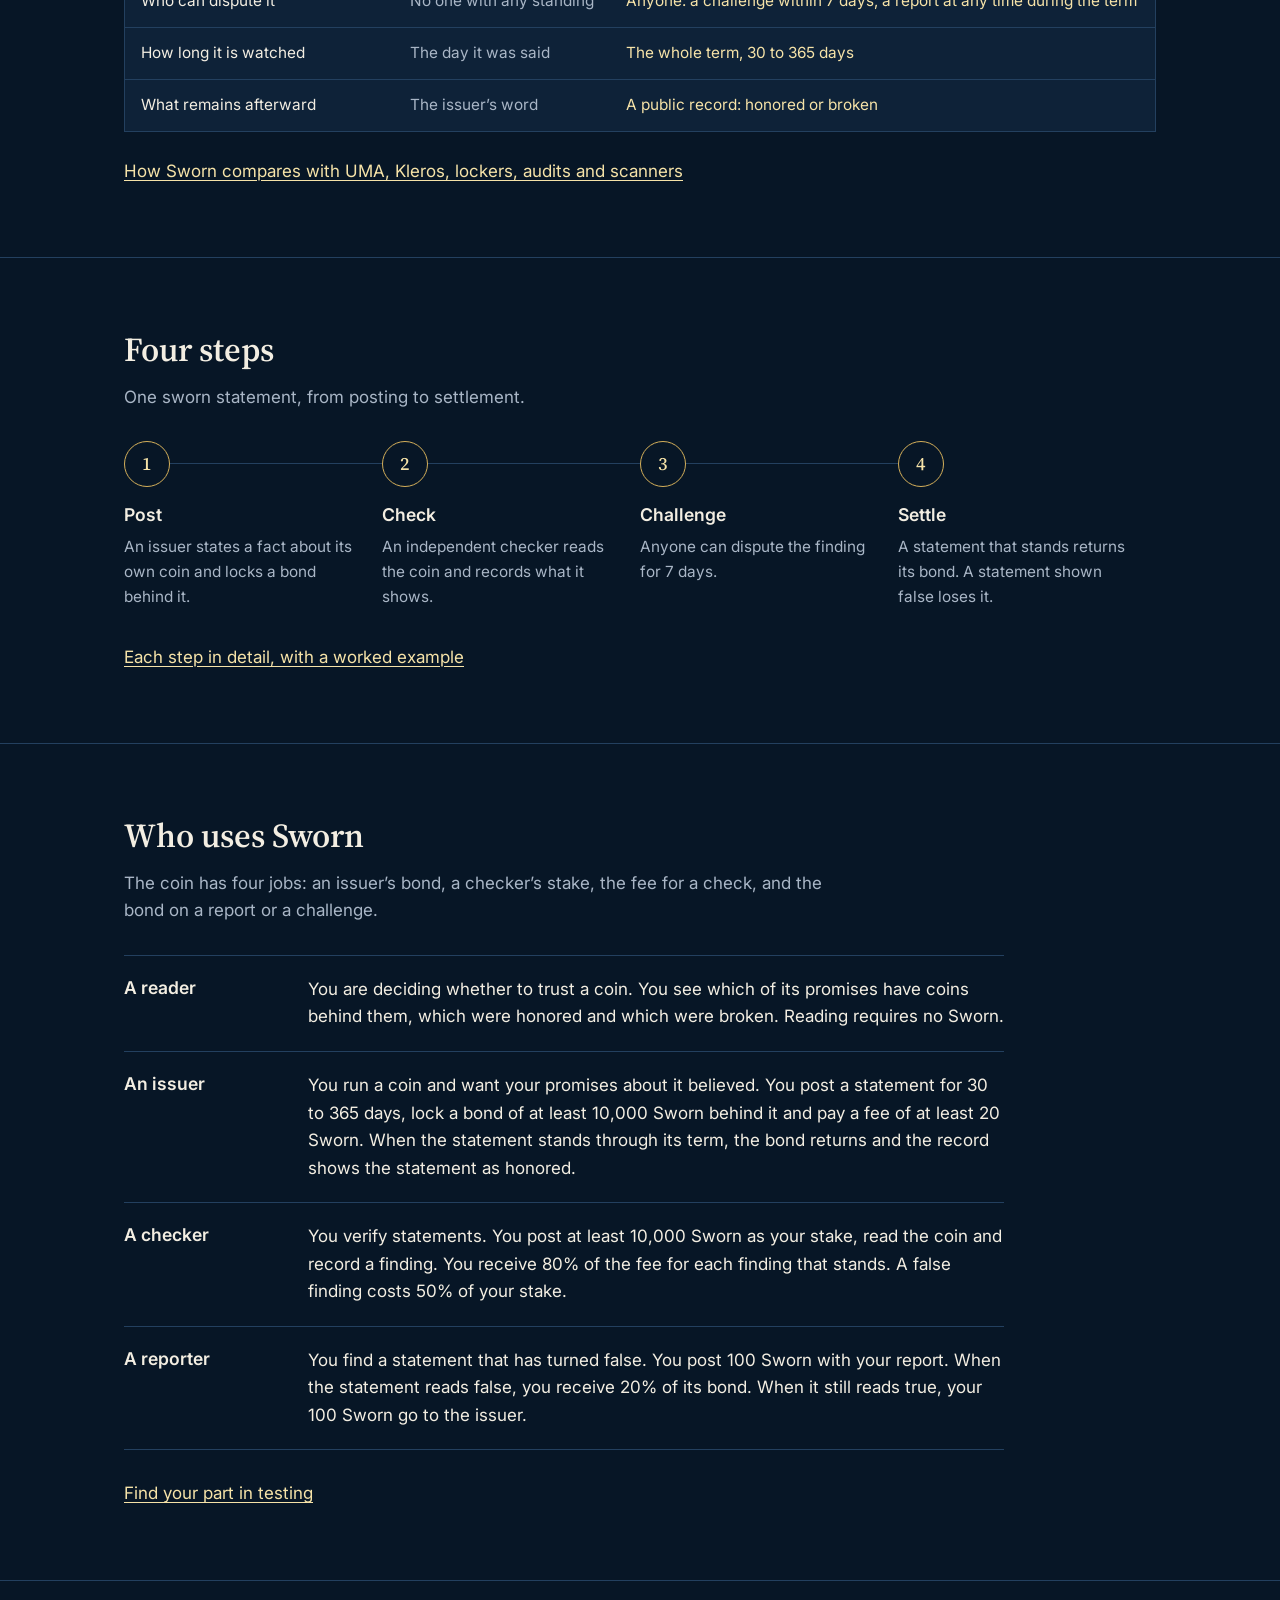
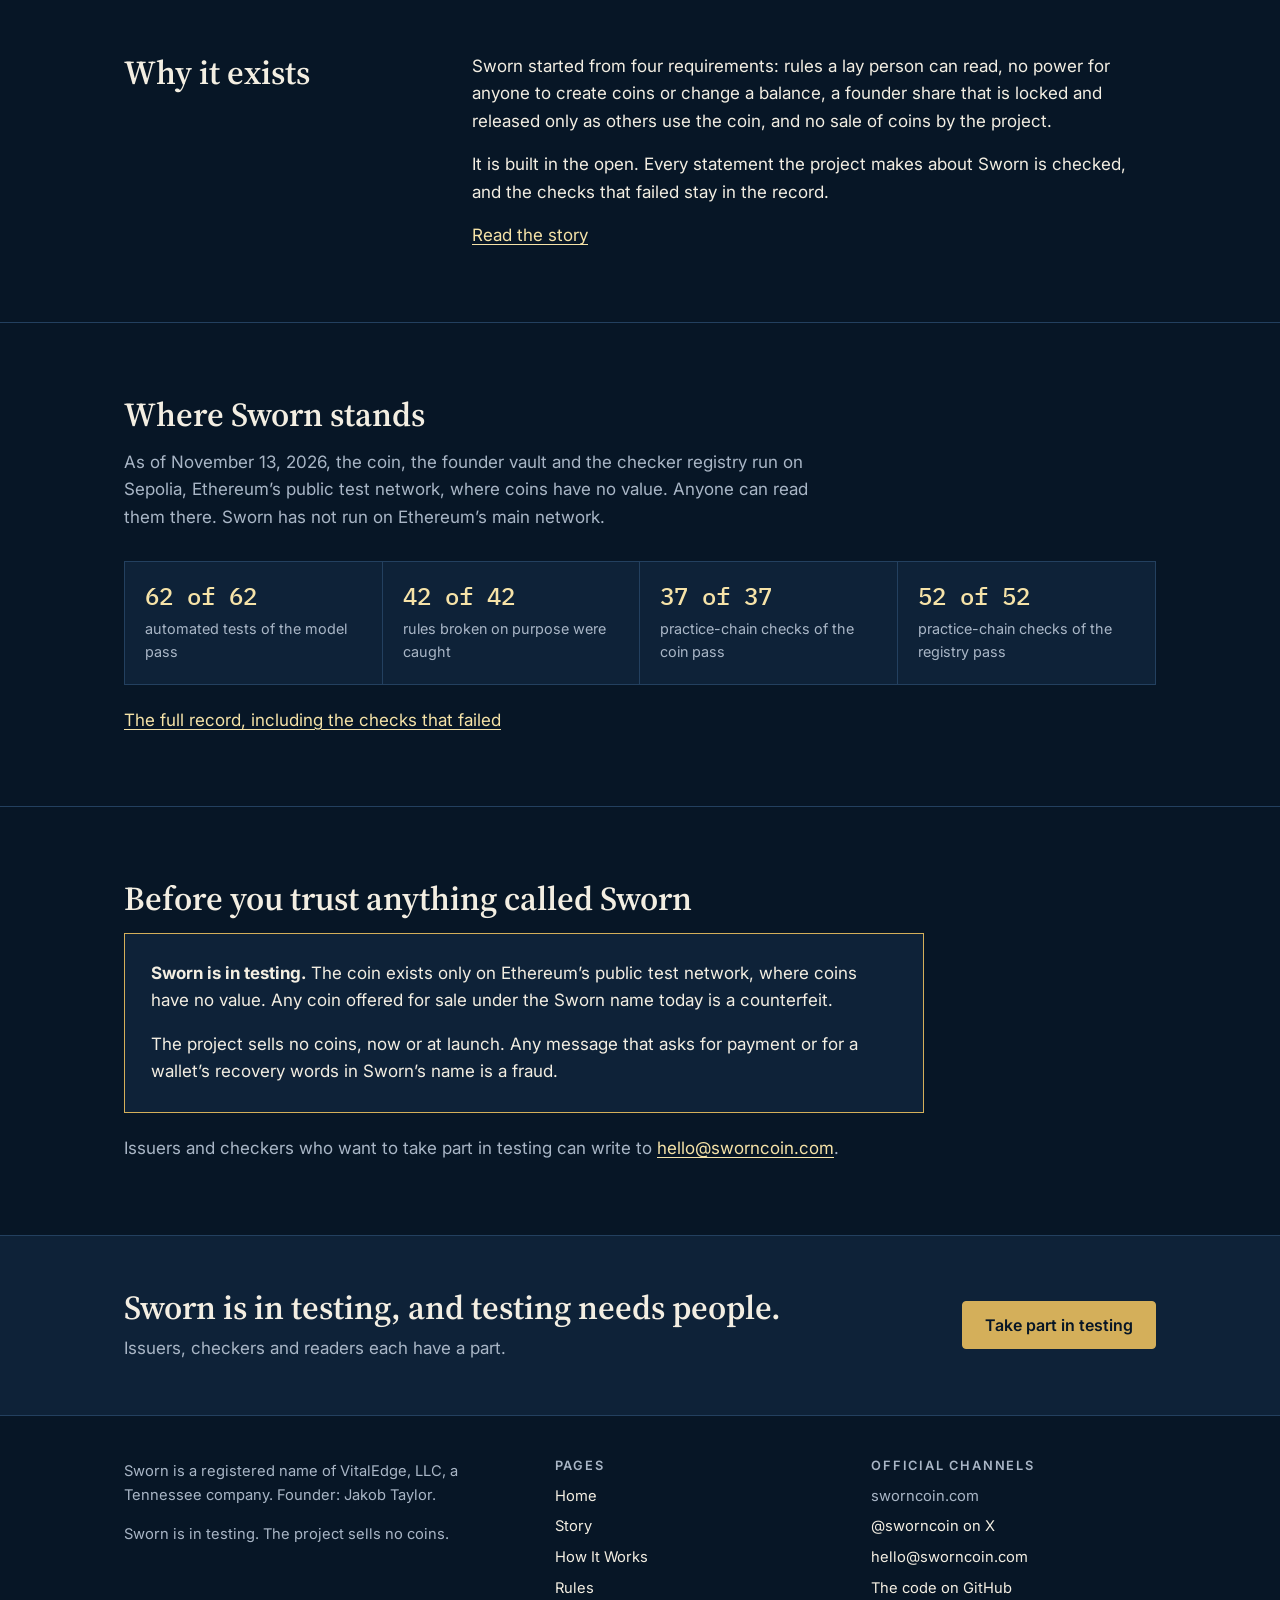
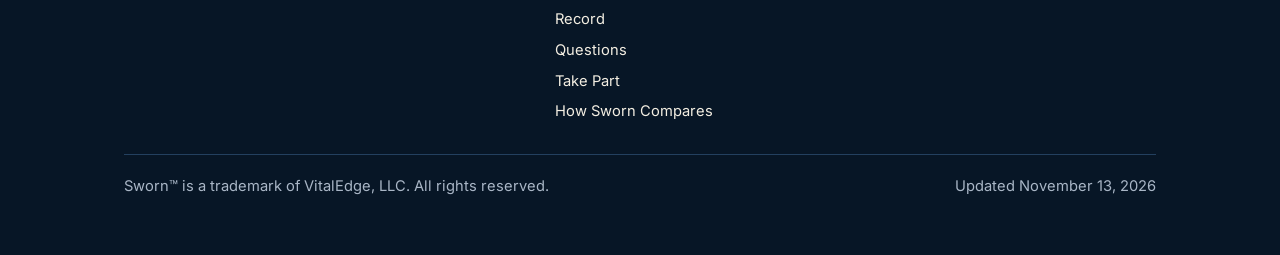
==== commit 3db50345: "Live on Ethereum's public test network: addresses and record Co-Authored-By: Claude Opus 5.5 <norepl" ====
--- a/index.html
+++ b/index.html
@@ -101,7 +101,7 @@
 
 <section aria-labelledby="h-standing"><div class="wrap">
   <h2 id="h-standing">Where Sworn stands</h2>
-  <p class="sub">As of November 13, 2026, the rules run in a tested model and as blockchain code on a practice chain. Sworn has not yet run on a public network.</p>
+  <p class="sub">As of November 13, 2026, the coin, the founder vault and the checker registry run on Sepolia, Ethereum’s public test network, where coins have no value. Anyone can read them there. Sworn has not run on Ethereum’s main network.</p>
   <dl class="figs">
   <div><dd>62 of 62</dd><dt>automated tests of the model pass</dt></div>
   <div><dd>42 of 42</dd><dt>rules broken on purpose were caught</dt></div>
@@ -114,7 +114,7 @@
 <section aria-labelledby="h-official"><div class="wrap">
   <h2 id="h-official">Before you trust anything called Sworn</h2>
   <div class="notice">
-    <p><strong>Sworn is in testing.</strong> The coin exists on a practice chain only. Any coin offered for sale under the Sworn name today is a counterfeit.</p>
+    <p><strong>Sworn is in testing.</strong> The coin exists only on Ethereum’s public test network, where coins have no value. Any coin offered for sale under the Sworn name today is a counterfeit.</p>
     <p>The project sells no coins, now or at launch. Any message that asks for payment or for a wallet’s recovery words in Sworn’s name is a fraud.</p>
   </div>
   <p style="margin:22px 0 0" class="muted">Issuers and checkers who want to take part in testing can write to <a href="mailto:hello@sworncoin.com">hello@sworncoin.com</a>.</p>
